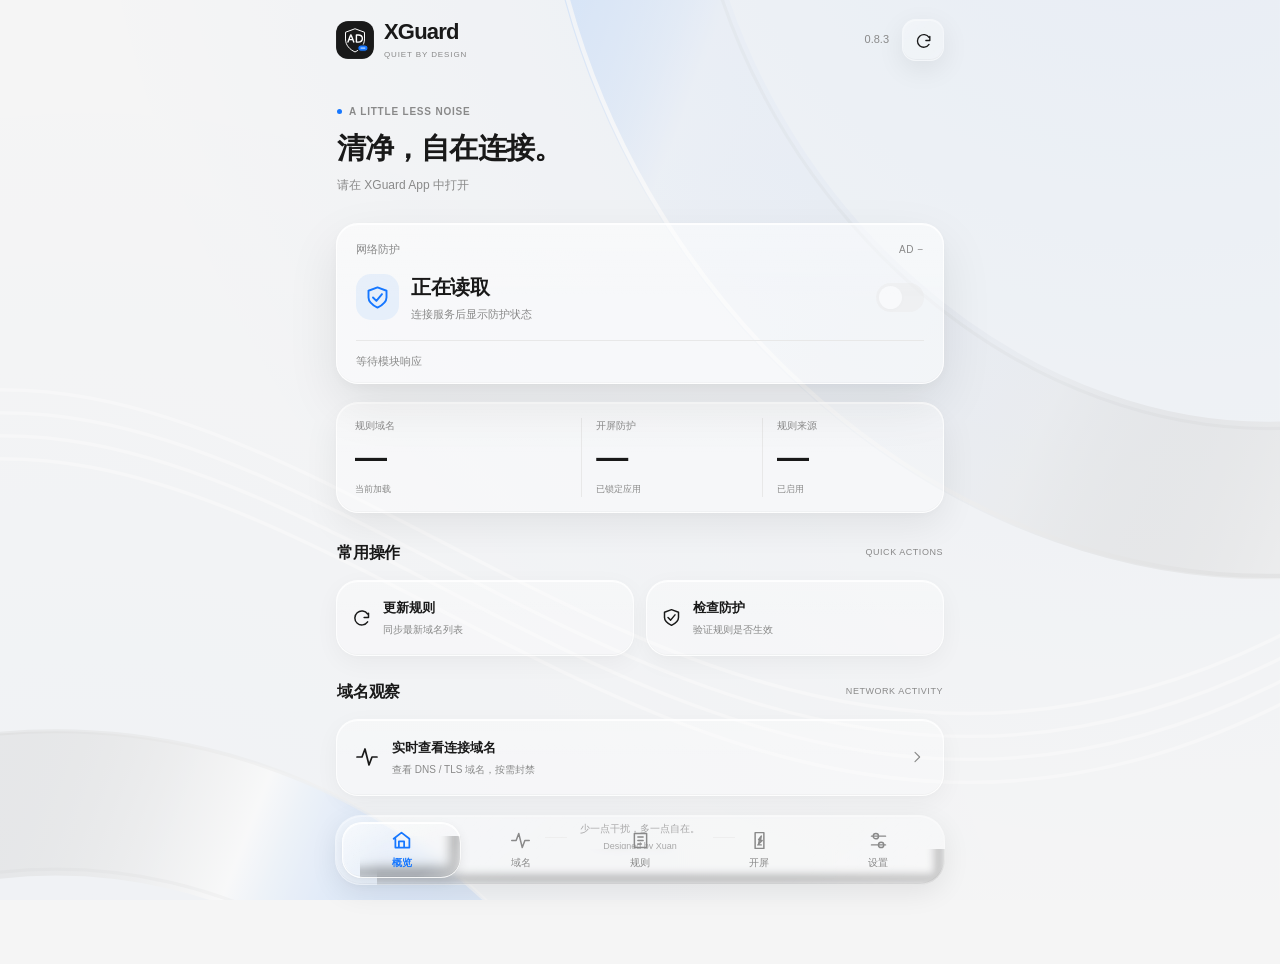
==== no-root/app/assets/index.html @ 73b6c7a0 "Publish XGuard v0.8.3 module and no-root sources with attribution" ====
<!doctype html><html lang="zh-CN"><head>
<meta charset="utf-8"><meta name="viewport" content="width=device-width,initial-scale=1,viewport-fit=cover"><meta name="color-scheme" content="light dark">
<meta http-equiv="Content-Security-Policy" content="default-src 'self'; img-src 'self' data:; script-src 'self'; style-src 'self'; connect-src 'none'; object-src 'none'; base-uri 'none'">
<title>XGuard</title><link rel="icon" href="logo.svg"><link rel="stylesheet" href="theme.css"><link rel="stylesheet" href="style.css"><script src="glass.js" defer></script><script src="app.js" defer></script></head><body>
<svg width="0" height="0" class="sprites" aria-hidden="true"><defs>
<symbol id="i-home" viewBox="0 0 24 24"><path d="m3 10 9-7 9 7v10H5V10m4 10v-7h6v7"/></symbol>
<symbol id="i-activity" viewBox="0 0 24 24"><path d="M2 12h5l3-8 4 16 3-8h5"/></symbol>
<symbol id="i-rules" viewBox="0 0 24 24"><path d="M5 4h14v16H5zM9 8h6m-6 4h6m-6 4h4"/></symbol>
<symbol id="i-splash" viewBox="0 0 24 24"><path d="M7 3h10v18H7zM10 17h4m-3-6 3-4-1 5h2l-4 4 1-5z"/></symbol>
<symbol id="i-settings" viewBox="0 0 24 24"><path d="M4 7h16M4 17h16"/><circle cx="9" cy="7" r="3"/><circle cx="15" cy="17" r="3"/></symbol>
<symbol id="i-refresh" viewBox="0 0 24 24"><path d="M20 7v5h-5m4-4a8 8 0 1 0 0 9"/></symbol>
<symbol id="i-arrow" viewBox="0 0 24 24"><path d="m9 5 7 7-7 7"/></symbol>
<symbol id="i-shield" viewBox="0 0 24 24"><path d="m12 3 8 3v6c0 4-4 7-8 9-4-2-8-5-8-9V6zM8 12l3 3 5-6"/></symbol>
</defs></svg>
<div class="app-shell"><header class="brand"><img src="logo.svg" alt="" width="38" height="38"><div class="brand-wordmark"><span class="brand-name">XGuard</span><small>QUIET BY DESIGN</small></div><span id="header-version" class="version-tag">0.8.3</span><button id="refresh" class="icon-button glass" aria-label="刷新状态"><svg><use href="#i-refresh"/></svg></button></header><main>
<section id="home" class="page">
<div class="page-heading"><p class="eyebrow"><span class="eyebrow-dot"></span> A LITTLE LESS NOISE</p><h1>清净，自在连接。</h1><p id="connection" class="muted" role="status">正在连接模块…</p></div>
<article class="protection-card"><div class="protection-kicker"><span>网络防护</span><span class="protection-badge">AD −</span></div><div class="protection-top"><span class="shield-icon"><svg><use href="#i-shield"/></svg></span><div class="protection-copy"><h2 id="protection-title">正在读取</h2><p id="mode">连接服务后显示防护状态</p></div><button id="toggle" class="switch" role="switch" aria-checked="false" aria-label="XGuard 防护开关" disabled></button></div><p id="summary" class="protection-summary">等待模块响应</p></article>
<p id="warning" class="notice" hidden></p>
<div class="metrics"><article><span>规则域名</span><strong id="rule-count">—</strong><small>当前加载</small></article><article><span>开屏防护</span><strong id="locked-count">—</strong><small>已锁定应用</small></article><article><span>规则来源</span><strong id="source-count">—</strong><small>已启用</small></article></div>
<div class="section-heading"><h2>常用操作</h2><span class="subtle">QUICK ACTIONS</span></div><div class="quick-actions"><button id="update"><svg><use href="#i-refresh"/></svg><span>更新规则<small>同步最新域名列表</small></span><svg class="chevron"><use href="#i-arrow"/></svg></button><button id="test"><svg><use href="#i-shield"/></svg><span>检查防护<small>验证规则是否生效</small></span><svg class="chevron"><use href="#i-arrow"/></svg></button></div>
<p id="update-info" class="muted micro"></p>
<div class="section-heading"><h2>域名观察</h2><span class="subtle">NETWORK ACTIVITY</span></div><button id="activity-open" class="activity-entry"><svg><use href="#i-activity"/></svg><span><b>实时查看连接域名</b><small id="home-monitor-status">查看 DNS / TLS 域名，按需封禁</small></span><svg class="chevron"><use href="#i-arrow"/></svg></button>
<div class="home-note"><span class="quiet-line"></span><p>少一点干扰，多一点自在。<small>Designed by Xuan</small></p><span class="quiet-line"></span></div></section>
<section id="activity" class="page" hidden>
<div class="page-heading"><p class="eyebrow">NETWORK ACTIVITY</p><h1>实时域名</h1><p class="muted">看清连接，让每一次放行都有依据。</p></div>
<article class="monitor-card"><div><span id="monitor-dot" class="status-dot"></span><b id="monitor-state">正在读取采集状态</b><small id="activity-updated">—</small></div><button id="monitor-toggle" class="secondary">暂停采集</button></article><p id="monitor-detail" class="muted micro" role="status">采集明文 DNS 查询中的域名。</p>
<div class="activity-toolbar"><input id="activity-search" type="search" placeholder="搜索连接域名" aria-label="搜索连接域名" autocomplete="off"><button id="activity-refresh" class="icon-button glass" aria-label="刷新域名"><svg><use href="#i-refresh"/></svg></button></div>
<div class="activity-tabs" role="tablist" aria-label="域名筛选"><button data-filter="all" aria-selected="true">全部 <span id="activity-total">0</span></button><button data-filter="dns" aria-selected="false">DNS</button><button data-filter="tls" aria-selected="false">TLS</button><button data-filter="blocked" aria-selected="false">规则命中</button><button id="activity-clear" class="text-button">清空</button></div><div id="activity-list" class="activity-feed" aria-live="polite"></div>
<p class="muted micro coverage-note">仅显示实际观察到的明文 DNS 查询。加密 DNS、ECH、QUIC、IPv6 DNS 和缓存命中可能没有域名。</p>
<details class="editor-details" open><summary>手动查询与域名规则</summary><div class="domain-console"><label for="domain">输入域名</label><input id="domain" placeholder="ads.example.com" autocomplete="off" autocapitalize="off" spellcheck="false"><div class="actions"><button id="query-domain">查询</button><button id="allow-domain">放行</button><button id="block-domain" class="primary">封禁</button></div><p id="domain-result" class="muted micro" role="status"></p></div><div id="domains" class="list"></div></details></section>
<section id="sources" class="page" hidden><div class="page-heading"><p class="eyebrow">RULES</p><h1>规则，按需选择。</h1><p class="muted">内置基线离线可用，切换来源即可重建规则。</p></div>
<div class="section-heading"><h2>订阅来源</h2><button id="reset-sources" class="text-button">恢复默认</button></div><div id="source-list" class="card list"></div>
<h2>自动更新</h2><article class="card"><label for="interval">更新间隔</label><select id="interval"><option value="0">仅手动</option><option value="6">每 6 小时</option><option value="12">每 12 小时</option><option value="24">每 24 小时</option><option value="48">每 48 小时</option><option value="168">每周</option></select><p id="auto-info" class="muted micro"></p></article>
<h2>自定义来源</h2><article class="card"><label for="source-url">hosts / 域名列表地址</label><input id="source-url" type="url" placeholder="https://example.com/hosts" autocapitalize="off" spellcheck="false"><button id="add-source" class="primary full">添加来源</button></article><div id="custom-sources" class="card list"></div></section>
<section id="splash" class="page" hidden><div class="page-heading"><p class="eyebrow">SPLASH CONTROL</p><h1>打开应用，少一点等待。</h1><p class="muted">管理开屏广告缓存，异常时可单独解锁。</p></div><input id="filter-apps" placeholder="搜索应用包名" aria-label="筛选开屏应用"><div id="splash-hits" class="card list"></div>
<details class="editor-details"><summary>自定义开屏规则</summary><div class="card"><label for="package">应用包名</label><input id="package" placeholder="com.example.app" autocapitalize="off" spellcheck="false"><label for="rule-path">缓存相对路径</label><input id="rule-path" placeholder="files/splash 或 @sdcard:files/ad" autocapitalize="off" spellcheck="false"><button id="add-rule" class="primary full">添加并锁定</button></div><div id="user-rules" class="list"></div></details>
<h2>发现缓存</h2><article class="card"><p class="muted micro">扫描只列出候选目录，加入规则后才会锁定。可填包名缩小范围。</p><button id="discover" class="full">扫描候选</button><div id="candidates" class="list"></div></article></section>
<section id="settings" class="page" hidden><div class="page-heading"><p class="eyebrow">SETTINGS</p><h1>保持简单。</h1><p class="muted">调整防护，查看运行状态。</p></div>
<article class="card list"><label class="row" for="mount-mode"><span><b>挂载方式</b><small>推荐自动选择</small></span><select id="mount-mode"><option value="auto">自动</option><option value="bind">Bind</option><option value="overlay">Overlay</option><option value="zn">ZN</option><option value="hfr">HFR</option></select></label><label class="row" for="guard"><span><b>HTTPDNS IP 拦截</b><small>默认关闭，开启可能影响登录与支付</small></span><input id="guard" type="checkbox" role="switch"></label><label class="row" for="proxy-yield"><span><b>代理接管 hosts</b><small>检测到代理服务时，由代理负责域名防护</small></span><input id="proxy-yield" type="checkbox" role="switch"></label><label class="row" for="hide"><span><b>适配模块卸载列表</b><small>对已设置卸载模块的应用隐藏规则</small></span><input id="hide" type="checkbox" role="switch"></label><label class="row" for="max-rules"><span><b>规则上限</b><small>10,000 至 1,000,000</small></span><input id="max-rules" type="number" min="10000" max="1000000" step="10000"></label><div class="card-bottom"><button id="save-max" class="secondary">保存规则上限</button></div></article>
<h2>诊断与恢复</h2><article class="card"><p id="runtime" class="muted micro"></p><div class="actions"><button id="logs">查看日志</button><button id="safe-mode">安全模式</button></div><p class="muted micro">安全模式切换后重启生效。</p></article><pre id="log-output" hidden></pre>
<article class="about"><img src="logo.svg" width="56" height="56" alt="XGuard 去广告标志"><h2>XGuard <span id="version">0.8.3</span></h2><p>作者 Xuan</p><small>基于惜故里丶的原始作品二次创作<br>保留原作者署名与开源许可</small><details class="credits"><summary>开源致谢</summary><p>玻璃折射与高光算法改编自 <b>PrismalAGSL</b><br>© 2026 Saurav Sajeev · MIT License</p><button id="show-license" class="text-button">查看完整许可</button></details></article></section>
</main><nav class="bottom-nav" aria-label="主导航"><span class="nav-surface glass" aria-hidden="true"></span><span class="nav-lens glass" aria-hidden="true"></span><button data-tab="home" aria-selected="true"><svg><use href="#i-home"/></svg><span>概览</span></button><button data-tab="activity" aria-selected="false"><svg><use href="#i-activity"/></svg><span>域名</span></button><button data-tab="sources" aria-selected="false"><svg><use href="#i-rules"/></svg><span>规则</span></button><button data-tab="splash" aria-selected="false"><svg><use href="#i-splash"/></svg><span>开屏</span></button><button data-tab="settings" aria-selected="false"><svg><use href="#i-settings"/></svg><span>设置</span></button></nav></div>
<div id="toast" role="status" hidden></div><dialog id="confirm-dialog" class="glass"><h2 id="confirm-title"></h2><p id="confirm-message"></p><div class="actions"><button id="confirm-no">取消</button><button id="confirm-yes" class="primary">确定</button></div></dialog><dialog id="license-dialog" class="glass"><h2>PrismalAGSL · MIT License</h2><pre>MIT License

Copyright (c) 2026 Saurav Sajeev

Permission is hereby granted, free of charge, to any person obtaining a copy
of this software and associated documentation files (the &quot;Software&quot;), to deal
in the Software without restriction, including without limitation the rights
to use, copy, modify, merge, publish, distribute, sublicense, and/or sell
copies of the Software, and to permit persons to whom the Software is
furnished to do so, subject to the following conditions:

The above copyright notice and this permission notice shall be included in all
copies or substantial portions of the Software.

THE SOFTWARE IS PROVIDED &quot;AS IS&quot;, WITHOUT WARRANTY OF ANY KIND, EXPRESS OR
IMPLIED, INCLUDING BUT NOT LIMITED TO THE WARRANTIES OF MERCHANTABILITY,
FITNESS FOR A PARTICULAR PURPOSE AND NONINFRINGEMENT. IN NO EVENT SHALL THE
AUTHORS OR COPYRIGHT HOLDERS BE LIABLE FOR ANY CLAIM, DAMAGES OR OTHER
LIABILITY, WHETHER IN AN ACTION OF CONTRACT, TORT OR OTHERWISE, ARISING FROM,
OUT OF OR IN CONNECTION WITH THE SOFTWARE OR THE USE OR OTHER DEALINGS IN THE
SOFTWARE.
</pre><form method="dialog"><button class="primary full">关闭</button></form></dialog><dialog id="root-dialog" class="glass" aria-labelledby="root-title"><div class="root-mark"><svg><use href="#i-shield"/></svg></div><h2 id="root-title">开启本地 VPN 防护</h2><p>无需 Root，XGuard 通过 Android 本地 VPN 只拦截广告域名，不读取或转发其他网络内容。</p><p>点击下方按钮后，请在系统授权窗口中选择「允许」。锁屏后由前台服务继续运行。</p><p id="root-status" class="root-status micro" role="status"></p><div class="actions"><button id="root-later">稍后</button><button id="root-authorize" class="primary">授权并连接</button></div></dialog>
<dialog id="check-dialog" class="glass" aria-labelledby="check-title"><div class="dialog-heading"><h2 id="check-title">防护检查</h2><form method="dialog"><button class="icon-button" aria-label="关闭检查结果">×</button></form></div><p id="check-state" role="status">正在检查防护…</p><details id="check-details"><summary>查看详细诊断</summary><pre id="test-result" hidden></pre></details><form method="dialog"><button class="primary full">完成</button></form></dialog></body></html>
---- no-root/app/assets/theme.css ----
/* XGuard theme tokens. All interface colors are defined only in this file. */
:root {
  color-scheme: light dark;
  --primary: #1677FF;
  --background: #F5F5F5;
  --ambient-background: url("background-light.svg");
  --ambient-opacity: .52;
  --surface: #FFFFFF;
  --on-surface: #191919;
  --secondary-text: #898989;
  --divider: #E8E8E8;
  --white: #FFFFFF;
  --black: #000000;
  --primary-rgb: 22,119,255;
  --surface-rgb: 255,255,255;
  --on-surface-rgb: 25,25,25;
  --glass-tint: rgba(255,255,255,.26);
  --dialog-tint: rgba(255,255,255,.42);
  --glass-rim: rgba(255,255,255,.28);
  --glass-highlight: rgba(255,255,255,.34);
  --glass-inset: rgba(0,0,0,.035);
  --glass-shadow: 0 8px 28px rgba(0,0,0,.075);
  --shadow: 0 10px 30px rgba(0,0,0,.055), 0 2px 8px rgba(0,0,0,.02);
  --scrim: rgba(0,0,0,.28);
  --glass-blur: 6px;
  --nav-lens-tint: rgba(255,255,255,.16);
  --nav-lens-sheen: rgba(255,255,255,.22);
  --nav-lens-rim: rgba(255,255,255,.85);
  --nav-lens-highlight: rgba(255,255,255,.90);
  --nav-lens-shadow: 0 4px 12px rgba(0,0,0,.07), 0 1px 3px rgba(0,0,0,.025);
  --nav-lens-blur: 7px;
  --card-tint: rgba(255,255,255,.34);
  --card-blur: 4px;
  --card-rim: rgba(255,255,255,.78);
  --card-highlight: rgba(255,255,255,.82);
  --card-sheen: rgba(255,255,255,.07);
  --card-foot: rgba(0,0,0,.025);
  --card-primary-tint: rgba(255,255,255,.46);
  --card-primary-sheen: rgba(255,255,255,.12);
  --card-primary-shadow: 0 20px 52px rgba(0,0,0,.085), 0 4px 14px rgba(0,0,0,.035);
  --card-primary-blur: 5px;
  --card-stats-tint: rgba(255,255,255,.38);
  --card-stats-shadow: 0 13px 36px rgba(0,0,0,.065), 0 3px 10px rgba(0,0,0,.025);
  --card-action-tint: rgba(255,255,255,.30);
  --card-action-shadow: 0 7px 24px rgba(0,0,0,.045), 0 2px 7px rgba(0,0,0,.018);
  --card-action-blur: 3px;
  --radius-card: 22px;
  --radius-control: 14px;
  --motion-spring: cubic-bezier(.2,1.22,.35,1);
  --motion-page: cubic-bezier(.2,.8,.2,1);
}
@media (prefers-color-scheme: dark) {
  :root {
    --background: #000000;
    --ambient-background: url("background-dark.svg");
    --ambient-opacity: .48;
    --surface: #1C1C1E;
    --on-surface: #FFFFFF;
    --secondary-text: #898989;
    --divider: #38383A;
    --surface-rgb: 28,28,30;
    --on-surface-rgb: 255,255,255;
    --glass-tint: rgba(28,28,30,.26);
    --dialog-tint: rgba(28,28,30,.48);
    --nav-lens-tint: rgba(28,28,30,.20);
    --nav-lens-sheen: rgba(22,119,255,.07);
    --nav-lens-rim: rgba(255,255,255,.13);
    --nav-lens-highlight: rgba(255,255,255,.19);
    --nav-lens-shadow: 0 4px 12px rgba(0,0,0,.24), 0 1px 3px rgba(0,0,0,.12);
    --card-tint: rgba(28,28,30,.42);
    --card-rim: rgba(255,255,255,.085);
    --card-highlight: rgba(255,255,255,.13);
    --card-sheen: rgba(255,255,255,.018);
    --card-foot: rgba(0,0,0,.16);
    --card-primary-tint: rgba(28,28,30,.56);
    --card-primary-sheen: rgba(255,255,255,.028);
    --card-primary-shadow: 0 20px 52px rgba(0,0,0,.44), 0 4px 14px rgba(0,0,0,.22);
    --card-stats-tint: rgba(28,28,30,.48);
    --card-stats-shadow: 0 13px 36px rgba(0,0,0,.34), 0 3px 10px rgba(0,0,0,.18);
    --card-action-tint: rgba(28,28,30,.36);
    --card-action-shadow: 0 7px 24px rgba(0,0,0,.26), 0 2px 7px rgba(0,0,0,.14);
    --glass-rim: rgba(255,255,255,.10);
    --glass-highlight: rgba(255,255,255,.13);
    --glass-inset: rgba(0,0,0,.10);
    --glass-shadow: 0 8px 28px rgba(0,0,0,.22);
    --shadow: 0 10px 30px rgba(0,0,0,.30), 0 2px 8px rgba(0,0,0,.16);
    --scrim: rgba(0,0,0,.48);
  }
}
---- no-root/app/assets/style.css ----
*{box-sizing:border-box}body{margin:0;background:var(--background);color:var(--on-surface);font:14px/1.55 -apple-system,BlinkMacSystemFont,"Segoe UI","Microsoft YaHei",sans-serif;-webkit-tap-highlight-color:transparent}.app-shell{max-width:680px;min-height:100dvh;margin:auto}.sprites{position:absolute;width:0;height:0;overflow:hidden}svg{width:22px;height:22px;fill:none;stroke:currentColor;stroke-width:1.7;stroke-linecap:round;stroke-linejoin:round;flex-shrink:0}.brand{height:calc(80px + env(safe-area-inset-top));padding:env(safe-area-inset-top) 24px 0;display:flex;align-items:center;gap:10px}.brand img{border-radius:12px}.brand-wordmark{display:flex;flex-direction:column}.brand-name{font-size:22px;font-weight:720;letter-spacing:-.8px;line-height:1.2}.brand-wordmark small{font-size:8px;letter-spacing:.11em;margin-top:3px}.version-tag{margin-left:auto;font-size:11px;color:var(--secondary-text);font-variant-numeric:tabular-nums}.brand .icon-button{margin-left:3px}main{padding:0 24px calc(110px + env(safe-area-inset-bottom))}.page-heading{padding:13px 1px 22px}.eyebrow{display:flex;align-items:center;gap:7px;margin:0 0 10px;color:var(--secondary-text);font-size:10px;font-weight:600;letter-spacing:.08em}.eyebrow-dot{width:5px;height:5px;background:var(--primary);border-radius:50%}h1{font-size:29px;line-height:1.3;letter-spacing:-.9px;margin:0;font-weight:700}.page-heading>p:last-child{margin:9px 0 0;font-size:12px}h2{margin:24px 0 12px;font-size:16px;font-weight:650;letter-spacing:-.2px}p{overflow-wrap:anywhere}.muted,small{color:var(--secondary-text)}.micro{font-size:11px;line-height:1.8}.subtle{font-size:9px;letter-spacing:.06em;color:var(--secondary-text)}.section-heading{display:flex;align-items:center;justify-content:space-between;gap:10px;margin:22px 1px 11px}.section-heading h2{margin:0}.page{animation:page-in .17s var(--motion-page) both}@keyframes page-in{from{opacity:.35;transform:translateY(5px)}to{opacity:1;transform:translateY(0)}}
button,input,select{font:inherit}button{min-height:44px;border:1px solid var(--divider);border-radius:var(--radius-control);padding:10px 15px;background:var(--surface);color:var(--on-surface);font-size:12px;font-weight:600;cursor:pointer;touch-action:manipulation;transition:transform .2s var(--motion-spring),background .15s,opacity .15s}button:hover{background:rgba(var(--on-surface-rgb),.035)}button:active{transform:scale(.96)}button:disabled{opacity:.4;cursor:wait}.primary{color:var(--white);background:var(--primary);border-color:transparent}.primary:hover{background:var(--primary);opacity:.88}.secondary{background:var(--background);border-color:transparent;padding:8px 13px}.text-button{border:0;background:transparent;padding:6px;color:var(--primary);min-height:40px}.icon-button{display:inline-flex;align-items:center;justify-content:center;width:42px;height:42px;min-height:42px;padding:0;border-radius:14px;border-color:transparent}.icon-button svg{width:19px;height:19px}.glass{background:var(--glass-tint);border:1px solid var(--glass-rim);box-shadow:var(--glass-shadow),inset 0 1px 0 var(--glass-highlight),inset 0 -1px 0 var(--glass-inset);-webkit-backdrop-filter:blur(var(--glass-blur)) saturate(1.03);backdrop-filter:blur(var(--glass-blur)) saturate(1.03)}.glass:after{content:"";position:absolute;inset:0;border-radius:inherit;pointer-events:none;box-shadow:inset 1px 0 0 var(--glass-rim);background:linear-gradient(140deg,var(--glass-highlight),transparent 38%,transparent 75%,var(--glass-rim));opacity:.35}.glass.icon-button{position:relative}.protection-card,.metrics,.card,.quick-actions button,.activity-entry,.monitor-card,.activity-feed,.editor-details{border:0;background:var(--surface);border-radius:var(--radius-card);box-shadow:var(--shadow)}.protection-card{padding:17px 19px 0;overflow:hidden}.protection-kicker{display:flex;align-items:center;justify-content:space-between;margin-bottom:14px;color:var(--secondary-text);font-size:11px}.protection-badge{font-size:10px;letter-spacing:.06em;color:var(--secondary-text)}.protection-top{display:flex;align-items:center;gap:12px}.shield-icon{display:flex;width:43px;height:46px;align-items:center;justify-content:center;border-radius:15px;background:rgba(var(--primary-rgb),.075);color:var(--primary)}.shield-icon svg{width:27px;height:27px}.protection-copy{flex:1;min-width:0}.protection-copy h2{font-size:20px;letter-spacing:-.5px;margin:0}.protection-copy p{margin:3px 0 0;color:var(--secondary-text);font-size:11px}.protection-summary{margin:17px 0 0;padding:12px 0 13px;border-top:1px solid var(--divider);font-size:11px;color:var(--secondary-text)}.switch{position:relative;width:48px;min-width:48px;height:29px;min-height:29px;border-radius:99px;padding:0;border:0;background:var(--divider)}.switch:after{content:"";position:absolute;left:3px;top:3px;width:23px;height:23px;background:var(--white);border-radius:50%;box-shadow:0 1px 3px var(--glass-inset);transition:transform .3s var(--motion-spring)}.switch[aria-checked=true]{background:var(--primary)}.switch[aria-checked=true]:after{transform:translateX(19px)}.metrics{display:grid;grid-template-columns:1.35fr 1fr 1fr;margin:12px 0 0;padding:15px 0}.metrics article{min-width:0;padding:0 14px;border-left:1px solid var(--divider)}.metrics article:first-child{padding-left:18px;border:0}.metrics span,.metrics small{display:block;font-size:10px;color:var(--secondary-text)}.metrics strong{display:block;font-size:27px;line-height:1.55;letter-spacing:-1px;font-weight:650;font-variant-numeric:tabular-nums}.metrics small{font-size:9px}.quick-actions{display:grid;grid-template-columns:1fr 1fr;gap:12px}.quick-actions button{display:flex;align-items:center;gap:11px;width:100%;text-align:left;padding:16px 14px;min-height:76px}.quick-actions button>svg:first-child{width:21px;height:21px}.quick-actions span{flex:1;font-size:13px}.quick-actions small{display:block;font-size:10px;font-weight:400;margin-top:3px}.quick-actions .chevron{display:none}.chevron{width:16px;height:16px;color:var(--secondary-text)}.activity-entry{display:flex;align-items:center;gap:13px;width:100%;padding:18px;text-align:left}.activity-entry>svg:first-child{width:24px;height:24px}.activity-entry>span{flex:1;min-width:0}.activity-entry b{font-size:13px}.activity-entry small{display:block;font-size:10px;font-weight:400;margin-top:4px}.home-note{display:flex;gap:13px;justify-content:center;align-items:center;margin:25px 0 0;color:var(--secondary-text)}.home-note p{margin:0;font-size:10px;text-align:center}.home-note small{display:block;font-size:9px;margin-top:3px}.quiet-line{width:22px;height:1px;background:var(--divider)}#update-info{margin:10px 2px -4px;font-size:10px}
.card{padding:17px;margin-top:12px}.list{padding:0;overflow:hidden}.row{display:flex;align-items:center;gap:12px;padding:17px 16px;border-bottom:1px solid var(--divider);min-width:0;margin:0}.row:last-child{border-bottom:0}.row>span,.row>div{flex:1;min-width:0}.row b{display:block;overflow-wrap:anywhere;font-size:13px;font-weight:600;color:var(--on-surface)}.row small{display:block;font-size:11px;overflow-wrap:anywhere;margin-top:3px}.row button{flex:none;font-size:11px;min-height:40px;padding:7px 11px}.row select{max-width:100px}.row input[type=number]{max-width:112px}.card-bottom{padding:12px 16px;text-align:right}input:not([type=checkbox]),select{width:100%;max-width:100%;min-width:0;min-height:46px;padding:11px 13px;border:1px solid var(--divider);border-radius:var(--radius-control);background:var(--background);color:var(--on-surface);outline:none;font-size:13px}input::placeholder{color:var(--secondary-text);opacity:1}input[type=checkbox]{appearance:none;-webkit-appearance:none;position:relative;width:44px;height:27px;margin:0;border-radius:99px;background:var(--divider);border:0;flex-shrink:0;cursor:pointer;transition:background .2s}input[type=checkbox]:after{content:"";position:absolute;left:3px;top:3px;width:21px;height:21px;background:var(--white);border-radius:50%;box-shadow:0 1px 2px var(--glass-inset);transition:transform .3s var(--motion-spring)}input[type=checkbox]:checked{background:var(--primary)}input[type=checkbox]:checked:after{transform:translateX(17px)}input:not([type=checkbox]):focus,select:focus{border-color:var(--primary);box-shadow:0 0 0 3px rgba(var(--primary-rgb),.08)}label{display:block;font-size:12px;color:var(--secondary-text);margin-bottom:7px}input+label{margin-top:14px}.actions{display:flex;gap:9px;margin-top:14px}.actions button{flex:1;min-width:0}.full{width:100%;margin-top:12px}.monitor-card{display:flex;align-items:center;gap:10px;padding:17px}.monitor-card>div{flex:1;min-width:0;display:flex;align-items:center;gap:8px;flex-wrap:wrap}.monitor-card b{font-size:12px}.monitor-card small{display:block;flex-basis:100%;font-size:10px;padding-left:14px}.monitor-card button{min-height:40px;font-size:11px}.status-dot{width:6px;height:6px;border-radius:50%;background:var(--secondary-text);flex-shrink:0}.status-dot.active{background:var(--primary);box-shadow:0 0 0 3px rgba(var(--primary-rgb),.08)}#monitor-detail{min-height:20px;margin-left:3px}.activity-toolbar{display:flex;align-items:center;gap:9px;margin-top:17px}.activity-toolbar input{background:var(--surface);border-color:transparent;padding-left:16px}.activity-tabs{display:flex;align-items:center;gap:16px;margin:7px 1px 11px}.activity-tabs>button{min-height:44px;padding:6px 0;border:0;border-radius:0;background:transparent;color:var(--secondary-text);font-size:11px;white-space:nowrap}.activity-tabs>button[aria-selected=true]{color:var(--primary);box-shadow:inset 0 -2px 0 var(--primary)}.activity-tabs>button:last-child{margin-left:auto}.activity-tabs span{font-size:10px;color:var(--secondary-text)}.activity-feed{min-height:145px;overflow:hidden}.activity-row{padding:16px 14px;border-bottom:1px solid var(--divider);display:flex;align-items:center;gap:10px}.activity-row:last-child{border-bottom:0}.domain-copy{flex:1;min-width:0}.activity-row strong{display:block;font-size:12px;font-weight:600;overflow-wrap:anywhere}.activity-row small{display:flex;gap:6px;flex-wrap:wrap;margin-top:6px;font-size:9px}.protocol-tag{font-size:8px;padding:1px 5px;border:1px solid var(--divider);border-radius:5px;color:var(--secondary-text);font-weight:600}.hit-tag{color:var(--primary)}.domain-actions{display:flex;gap:6px;flex-shrink:0}.domain-actions button{padding:6px 9px;min-height:40px;font-size:11px;border-radius:12px;background:transparent}.domain-actions .block-action{color:var(--primary);border-color:transparent;background:rgba(var(--primary-rgb),.07)}.empty{text-align:center;color:var(--secondary-text);padding:35px 18px;font-size:13px}.empty small{display:block;margin-top:8px;font-size:11px}.coverage-note{padding:5px 3px;font-size:10px}.editor-details{margin-top:20px;padding:0 16px}.editor-details>summary{padding:17px 0}summary{padding:15px 0;font-weight:600;font-size:13px;cursor:pointer}.domain-console{padding:2px 0 12px}.editor-details .card{margin-bottom:16px;background:transparent;box-shadow:none}.notice{padding:12px 14px;border:1px solid var(--divider);background:var(--surface);border-radius:14px;font-size:12px;color:var(--on-surface)}pre{max-height:340px;overflow:auto;white-space:pre-wrap;overflow-wrap:anywhere;border:1px solid var(--divider);border-radius:16px;padding:14px;background:var(--background);color:var(--on-surface);font:11px/1.8 ui-monospace,monospace}.about{margin:30px 0 10px;padding-top:25px;text-align:center}.about img{border-radius:16px}.about h2{margin:11px 0 0;font-size:21px;letter-spacing:-.6px}.about h2 span{font-size:11px;color:var(--secondary-text);letter-spacing:0;font-weight:500}.about p{font-size:13px;margin:7px 0}.about small{font-size:11px;line-height:1.8}.credits{margin:15px 0;color:var(--secondary-text)}.credits summary{font-size:11px;padding:6px}.credits p,.credits a{font-size:11px;color:var(--secondary-text)}
.bottom-nav{--tab-index:0;position:fixed;z-index:4;bottom:calc(15px + env(safe-area-inset-bottom));left:50%;transform:translateX(-50%);display:flex;width:calc(100% - 32px);max-width:610px;min-height:70px;border-radius:26px;padding:7px;isolation:isolate}.bottom-nav button{position:relative;z-index:2;display:flex;flex:1;flex-direction:column;align-items:center;justify-content:center;gap:4px;border:0;border-radius:20px;padding:7px 0;color:var(--secondary-text);min-height:54px;background:transparent;box-shadow:none}.bottom-nav svg{width:21px;height:21px}.bottom-nav button span{font-size:10px;font-weight:500}.bottom-nav button[aria-selected=true]{color:var(--primary)}.bottom-nav button[aria-selected=true] svg{stroke-width:2}.bottom-nav button[aria-selected=true] span{font-weight:650}/* Sibling surfaces let the moving lens filter real content without a parent backdrop root. */
.nav-surface{position:absolute;inset:0;z-index:0;pointer-events:none;border-radius:inherit}
.nav-lens{
  --glass-tint:var(--nav-lens-tint);--glass-blur:var(--nav-lens-blur);
  --glass-rim:var(--nav-lens-rim);--glass-highlight:var(--nav-lens-highlight);
  --glass-shadow:var(--nav-lens-shadow);
  position:absolute;z-index:1;pointer-events:none;top:7px;bottom:7px;left:7px;
  width:calc((100% - 14px)/5);border-radius:20px;
  background:linear-gradient(160deg,var(--nav-lens-sheen),transparent 55%),var(--nav-lens-tint);
  transform:translateX(calc(var(--tab-index)*100%));transition:transform .28s var(--motion-spring);
}#toast{position:fixed;z-index:10;bottom:calc(102px + env(safe-area-inset-bottom));left:50%;transform:translateX(-50%);max-width:90%;width:max-content;padding:12px 18px;border-radius:16px;background:var(--on-surface);color:var(--surface);font-size:12px;box-shadow:var(--glass-shadow)}dialog{position:fixed;width:calc(100% - 40px);max-width:380px;border-radius:24px;padding:24px;color:var(--on-surface);background:var(--surface);border:0;max-height:85dvh;overflow:auto}dialog.glass{background:var(--dialog-tint)}dialog h2{margin:0;font-size:20px;letter-spacing:-.4px}dialog p{font-size:13px;line-height:1.8;color:var(--secondary-text)}dialog::backdrop{background:var(--scrim);-webkit-backdrop-filter:blur(2px);backdrop-filter:blur(2px)}.root-mark{width:50px;height:50px;display:flex;align-items:center;justify-content:center;border-radius:17px;color:var(--primary);background:rgba(var(--primary-rgb),.08);margin-bottom:16px}.root-mark svg{width:29px;height:29px}.root-status{min-height:20px}#license-dialog pre{max-height:55dvh;text-align:left;font-size:11px}button:focus-visible,input[type=checkbox]:focus-visible,summary:focus-visible,a:focus-visible{outline:2px solid var(--primary);outline-offset:3px}.app-shell[aria-busy=true] main{cursor:progress}.app-shell[aria-busy=true] main button{pointer-events:none;opacity:.45}.app-shell[aria-busy=true] #refresh svg{animation:working .8s linear infinite}@keyframes working{to{transform:rotate(360deg)}}[hidden]{display:none!important}html[data-glass-renderer=solid] .glass{background:var(--surface);-webkit-backdrop-filter:none!important;backdrop-filter:none!important;border-color:var(--divider)}@media(min-width:721px){main{padding-left:36px;padding-right:36px}.brand{padding-left:36px;padding-right:36px}.page-heading{padding-top:24px}.metrics strong{font-size:32px}}@media(max-width:360px){main{padding-left:18px;padding-right:18px}.brand{padding-left:18px;padding-right:18px;gap:8px}h1{font-size:26px}.metrics strong{font-size:24px}.metrics article{padding-left:12px;padding-right:12px}.activity-tabs{gap:12px}.activity-tabs>button{font-size:10px}.quick-actions{gap:10px}.quick-actions button{padding:14px 11px;gap:8px}.quick-actions span{font-size:12px}.quick-actions small{font-size:9px}.domain-actions button{padding:6px 7px;font-size:10px}.activity-row{gap:7px;padding-left:11px;padding-right:11px}.activity-row strong{font-size:11px}.protection-copy h2{font-size:18px}.protection-card{padding-left:16px;padding-right:16px}.subtle{font-size:8px}.row{gap:9px}.row b{font-size:12px}.row small{font-size:10px}}@media(prefers-reduced-motion:reduce){*,*:before,*:after{transition:none!important;animation:none!important}button:active{transform:none}}@media(prefers-reduced-transparency:reduce){.glass,dialog.glass{background:var(--surface);-webkit-backdrop-filter:none!important;backdrop-filter:none!important;border-color:var(--divider)}}
.dialog-heading{display:flex;align-items:center;justify-content:space-between;gap:12px}.dialog-heading form{margin:0}.dialog-heading .icon-button{font-size:24px;font-weight:400;color:var(--secondary-text);background:transparent}.root-status{color:var(--primary)}#check-state{color:var(--on-surface)}#check-details{border-top:1px solid var(--divider);margin-top:15px}#check-dialog pre{max-height:36dvh}dialog{animation:page-in .18s var(--motion-page)}
.app-shell{position:relative;z-index:1}
body:before{
  content:"";position:fixed;inset:0;z-index:0;pointer-events:none;
  background-image:var(--ambient-background);background-position:center;
  background-size:cover;background-repeat:no-repeat;opacity:var(--ambient-opacity);
}

/* A quiet backdrop, then three surface elevations. Text stays fully opaque. */
.protection-card,.metrics,.card,.quick-actions button,.activity-entry,.monitor-card,.activity-feed,.editor-details,.notice{
  --card-fill:var(--card-tint);
  --card-elevation:var(--shadow);
  --card-optical-blur:var(--card-blur);
  --card-top-light:var(--card-sheen);
  position:relative;z-index:1;border-radius:var(--radius-card);
  background:linear-gradient(180deg,var(--card-top-light),transparent 46%),var(--card-fill);
  border:1px solid var(--card-rim);
  box-shadow:var(--card-elevation),inset 0 1px 0 var(--card-highlight),inset 0 -1px 0 var(--card-foot);
  -webkit-backdrop-filter:blur(var(--card-optical-blur)) saturate(1.03);
  backdrop-filter:blur(var(--card-optical-blur)) saturate(1.03);
}
.protection-card,.monitor-card{
  --card-fill:var(--card-primary-tint);
  --card-top-light:var(--card-primary-sheen);
  --card-elevation:var(--card-primary-shadow);
  --card-optical-blur:var(--card-primary-blur);
  z-index:3;
}
.metrics{
  --card-fill:var(--card-stats-tint);
  --card-elevation:var(--card-stats-shadow);
  z-index:2;margin-top:18px;
}
.quick-actions button,.activity-entry{
  --card-fill:var(--card-action-tint);
  --card-elevation:var(--card-action-shadow);
  --card-optical-blur:var(--card-action-blur);
}
.page-heading{padding-bottom:28px}
.section-heading{margin-top:28px;margin-bottom:14px}
.card{margin-top:14px}
.editor-details{margin-top:24px}
.editor-details .card{
  z-index:auto;background:transparent;border:0;box-shadow:none;
  -webkit-backdrop-filter:none;backdrop-filter:none;
}
html[data-glass-renderer=solid] :is(.protection-card,.metrics,.card,.quick-actions button,.activity-entry,.monitor-card,.activity-feed,.editor-details,.notice){
  background:var(--surface);-webkit-backdrop-filter:none;backdrop-filter:none;
}
html[data-glass-renderer=solid] .editor-details .card{background:transparent}
@media(prefers-reduced-transparency:reduce){
  .protection-card,.metrics,.card,.quick-actions button,.activity-entry,.monitor-card,.activity-feed,.editor-details,.notice{
    background:var(--surface);-webkit-backdrop-filter:none;backdrop-filter:none;
  }
  .editor-details .card{background:transparent}
}
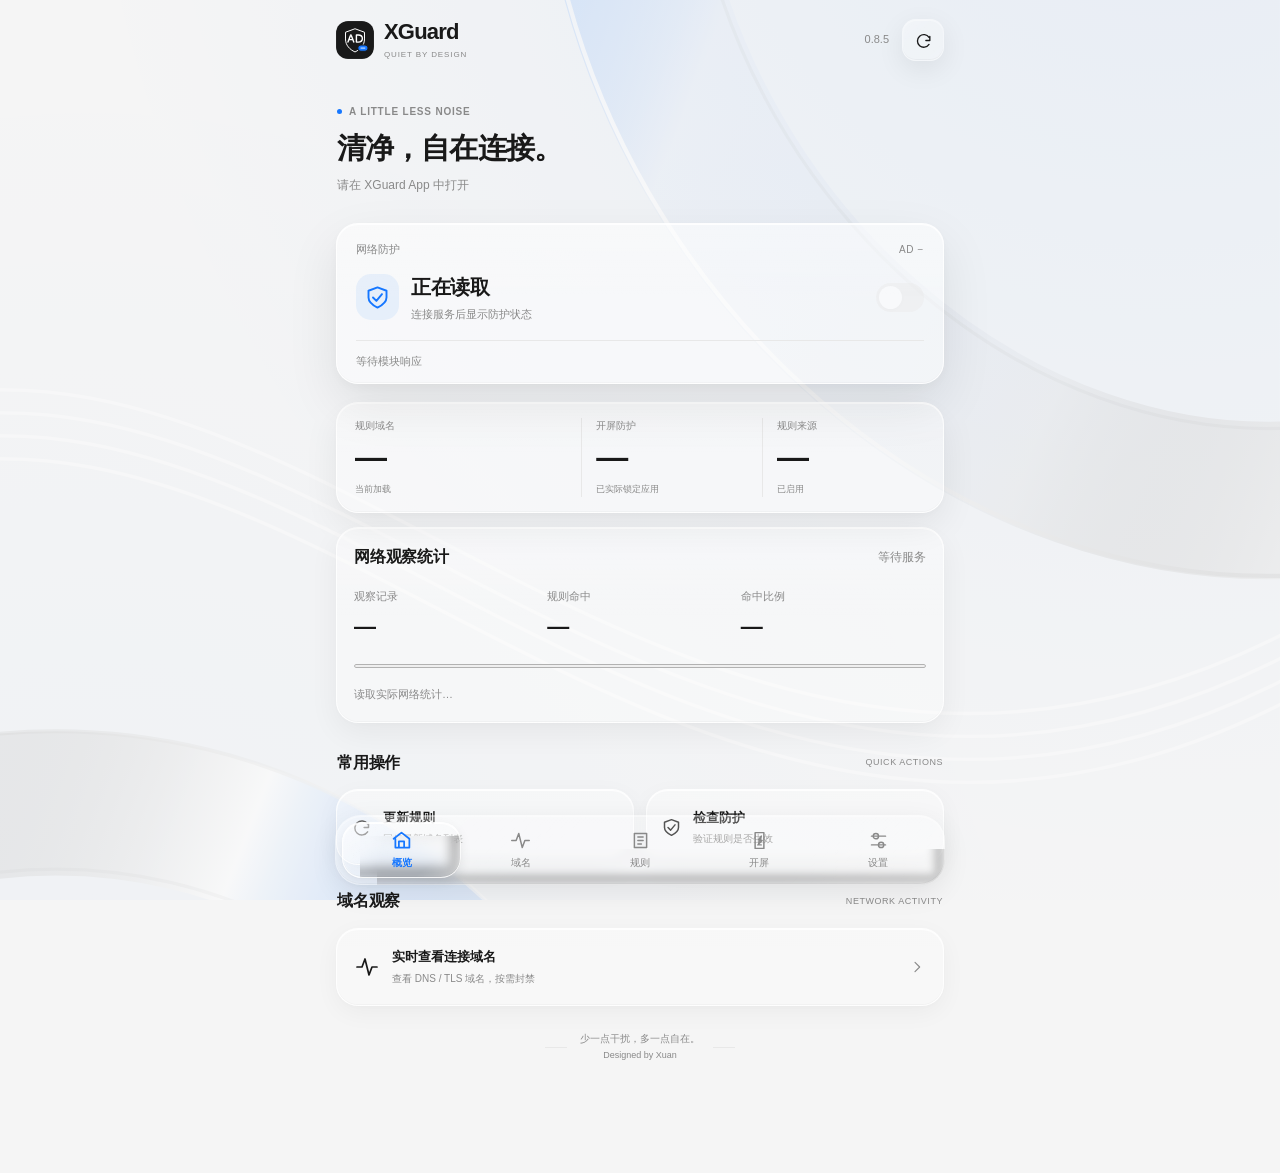
==== commit e15d4e94: "Release XGuard v0.8.5: grouped splash rules, deeper scans and themes" ====
--- a/no-root/app/assets/index.html
+++ b/no-root/app/assets/index.html
@@ -1,7 +1,7 @@
 <!doctype html><html lang="zh-CN"><head>
 <meta charset="utf-8"><meta name="viewport" content="width=device-width,initial-scale=1,viewport-fit=cover"><meta name="color-scheme" content="light dark">
 <meta http-equiv="Content-Security-Policy" content="default-src 'self'; img-src 'self' data:; script-src 'self'; style-src 'self'; connect-src 'none'; object-src 'none'; base-uri 'none'">
-<title>XGuard</title><link rel="icon" href="logo.svg"><link rel="stylesheet" href="theme.css"><link rel="stylesheet" href="style.css"><script src="glass.js" defer></script><script src="app.js" defer></script></head><body>
+<title>XGuard</title><link rel="icon" href="logo.svg"><link rel="stylesheet" href="theme.css"><link rel="stylesheet" href="style.css"><script src="theme.js"></script><script src="glass.js" defer></script><script src="app.js" defer></script></head><body>
 <svg width="0" height="0" class="sprites" aria-hidden="true"><defs>
 <symbol id="i-home" viewBox="0 0 24 24"><path d="m3 10 9-7 9 7v10H5V10m4 10v-7h6v7"/></symbol>
 <symbol id="i-activity" viewBox="0 0 24 24"><path d="M2 12h5l3-8 4 16 3-8h5"/></symbol>
@@ -12,12 +12,13 @@
 <symbol id="i-arrow" viewBox="0 0 24 24"><path d="m9 5 7 7-7 7"/></symbol>
 <symbol id="i-shield" viewBox="0 0 24 24"><path d="m12 3 8 3v6c0 4-4 7-8 9-4-2-8-5-8-9V6zM8 12l3 3 5-6"/></symbol>
 </defs></svg>
-<div class="app-shell"><header class="brand"><img src="logo.svg" alt="" width="38" height="38"><div class="brand-wordmark"><span class="brand-name">XGuard</span><small>QUIET BY DESIGN</small></div><span id="header-version" class="version-tag">0.8.3</span><button id="refresh" class="icon-button glass" aria-label="刷新状态"><svg><use href="#i-refresh"/></svg></button></header><main>
+<div class="app-shell"><header class="brand"><img src="logo.svg" alt="" width="38" height="38"><div class="brand-wordmark"><span class="brand-name">XGuard</span><small>QUIET BY DESIGN</small></div><span id="header-version" class="version-tag">0.8.5</span><button id="refresh" class="icon-button glass" aria-label="刷新状态"><svg><use href="#i-refresh"/></svg></button></header><main>
 <section id="home" class="page">
 <div class="page-heading"><p class="eyebrow"><span class="eyebrow-dot"></span> A LITTLE LESS NOISE</p><h1>清净，自在连接。</h1><p id="connection" class="muted" role="status">正在连接模块…</p></div>
 <article class="protection-card"><div class="protection-kicker"><span>网络防护</span><span class="protection-badge">AD −</span></div><div class="protection-top"><span class="shield-icon"><svg><use href="#i-shield"/></svg></span><div class="protection-copy"><h2 id="protection-title">正在读取</h2><p id="mode">连接服务后显示防护状态</p></div><button id="toggle" class="switch" role="switch" aria-checked="false" aria-label="XGuard 防护开关" disabled></button></div><p id="summary" class="protection-summary">等待模块响应</p></article>
 <p id="warning" class="notice" hidden></p>
-<div class="metrics"><article><span>规则域名</span><strong id="rule-count">—</strong><small>当前加载</small></article><article><span>开屏防护</span><strong id="locked-count">—</strong><small>已锁定应用</small></article><article><span>规则来源</span><strong id="source-count">—</strong><small>已启用</small></article></div>
+<div class="metrics"><article><span>规则域名</span><strong id="rule-count">—</strong><small>当前加载</small></article><article><span>开屏防护</span><strong id="locked-count">—</strong><small id="splash-metric-detail">已实际锁定应用</small></article><article><span>规则来源</span><strong id="source-count">—</strong><small>已启用</small></article></div>
+<article class="card traffic-card"><div class="section-heading"><h2 id="traffic-title">网络观察统计</h2><small id="traffic-state">等待服务</small></div><div class="traffic-metrics"><div><span id="traffic-total-label">观察记录</span><strong id="traffic-total">—</strong></div><div><span id="traffic-blocked-label">规则命中</span><strong id="traffic-blocked">—</strong></div><div><span id="traffic-ratio-label">命中比例</span><strong id="traffic-ratio">—</strong></div></div><progress id="traffic-progress" max="100" value="0" aria-label="命中比例"></progress><p id="traffic-note" class="muted micro">读取实际网络统计…</p></article>
 <div class="section-heading"><h2>常用操作</h2><span class="subtle">QUICK ACTIONS</span></div><div class="quick-actions"><button id="update"><svg><use href="#i-refresh"/></svg><span>更新规则<small>同步最新域名列表</small></span><svg class="chevron"><use href="#i-arrow"/></svg></button><button id="test"><svg><use href="#i-shield"/></svg><span>检查防护<small>验证规则是否生效</small></span><svg class="chevron"><use href="#i-arrow"/></svg></button></div>
 <p id="update-info" class="muted micro"></p>
 <div class="section-heading"><h2>域名观察</h2><span class="subtle">NETWORK ACTIVITY</span></div><button id="activity-open" class="activity-entry"><svg><use href="#i-activity"/></svg><span><b>实时查看连接域名</b><small id="home-monitor-status">查看 DNS / TLS 域名，按需封禁</small></span><svg class="chevron"><use href="#i-arrow"/></svg></button>
@@ -33,13 +34,17 @@
 <div class="section-heading"><h2>订阅来源</h2><button id="reset-sources" class="text-button">恢复默认</button></div><div id="source-list" class="card list"></div>
 <h2>自动更新</h2><article class="card"><label for="interval">更新间隔</label><select id="interval"><option value="0">仅手动</option><option value="6">每 6 小时</option><option value="12">每 12 小时</option><option value="24">每 24 小时</option><option value="48">每 48 小时</option><option value="168">每周</option></select><p id="auto-info" class="muted micro"></p></article>
 <h2>自定义来源</h2><article class="card"><label for="source-url">hosts / 域名列表地址</label><input id="source-url" type="url" placeholder="https://example.com/hosts" autocapitalize="off" spellcheck="false"><button id="add-source" class="primary full">添加来源</button></article><div id="custom-sources" class="card list"></div></section>
-<section id="splash" class="page" hidden><div class="page-heading"><p class="eyebrow">SPLASH CONTROL</p><h1>打开应用，少一点等待。</h1><p class="muted">管理开屏广告缓存，异常时可单独解锁。</p></div><input id="filter-apps" placeholder="搜索应用包名" aria-label="筛选开屏应用"><div id="splash-hits" class="card list"></div>
+<section id="splash" class="page" hidden><div class="page-heading"><p class="eyebrow">SPLASH CONTROL</p><h1>打开应用，少一点等待。</h1><p class="muted">按应用管理广告缓存；数量按实际不可变锁定统计。弱占位可能被应用重建。</p></div><input id="filter-apps" placeholder="搜索应用名称或包名" aria-label="筛选开屏应用"><div id="splash-hits" class="card list"></div>
 <details class="editor-details"><summary>自定义开屏规则</summary><div class="card"><label for="package">应用包名</label><input id="package" placeholder="com.example.app" autocapitalize="off" spellcheck="false"><label for="rule-path">缓存相对路径</label><input id="rule-path" placeholder="files/splash 或 @sdcard:files/ad" autocapitalize="off" spellcheck="false"><button id="add-rule" class="primary full">添加并锁定</button></div><div id="user-rules" class="list"></div></details>
-<h2>发现缓存</h2><article class="card"><p class="muted micro">扫描只列出候选目录，加入规则后才会锁定。可填包名缩小范围。</p><button id="discover" class="full">扫描候选</button><div id="candidates" class="list"></div></article></section>
+<h2>发现缓存</h2><article class="card"><p class="muted micro">按应用分组列出候选目录，加入规则后才会锁定。可在上方填写包名缩小范围。</p><label for="scan-depth">扫描深度</label><select id="scan-depth"><option value="6">6 层 · 较快</option><option value="8" selected>8 层 · 推荐</option><option value="12">12 层 · 深入扫描</option></select><button id="discover" class="full">扫描候选</button><p id="scan-state" class="muted micro" role="status"></p><input id="candidate-filter" type="search" placeholder="搜索应用名称、包名或路径" aria-label="筛选候选缓存"><div id="candidates" class="list"></div></article></section>
 <section id="settings" class="page" hidden><div class="page-heading"><p class="eyebrow">SETTINGS</p><h1>保持简单。</h1><p class="muted">调整防护，查看运行状态。</p></div>
-<article class="card list"><label class="row" for="mount-mode"><span><b>挂载方式</b><small>推荐自动选择</small></span><select id="mount-mode"><option value="auto">自动</option><option value="bind">Bind</option><option value="overlay">Overlay</option><option value="zn">ZN</option><option value="hfr">HFR</option></select></label><label class="row" for="guard"><span><b>HTTPDNS IP 拦截</b><small>默认关闭，开启可能影响登录与支付</small></span><input id="guard" type="checkbox" role="switch"></label><label class="row" for="proxy-yield"><span><b>代理接管 hosts</b><small>检测到代理服务时，由代理负责域名防护</small></span><input id="proxy-yield" type="checkbox" role="switch"></label><label class="row" for="hide"><span><b>适配模块卸载列表</b><small>对已设置卸载模块的应用隐藏规则</small></span><input id="hide" type="checkbox" role="switch"></label><label class="row" for="max-rules"><span><b>规则上限</b><small>10,000 至 1,000,000</small></span><input id="max-rules" type="number" min="10000" max="1000000" step="10000"></label><div class="card-bottom"><button id="save-max" class="secondary">保存规则上限</button></div></article>
+<article class="card list"><label class="row" for="display-theme"><span><b>显示方式</b><small>选择浅色、深色或随系统</small></span><select id="display-theme"><option value="system">随系统</option><option value="light">浅色</option><option value="dark">深色</option></select></label></article>
+<article class="card list"><label class="row" for="mount-mode"><span><b>挂载方式</b><small>推荐自动选择</small></span><select id="mount-mode"><option value="auto">自动</option><option value="bind">Bind</option><option value="overlay">Overlay</option><option value="zn">ZN</option><option value="hfr">HFR</option></select></label><label class="row" for="guard"><span><b>HTTPDNS IP 拦截</b><small>默认关闭，开启可能影响登录与支付</small></span><input id="guard" type="checkbox" role="switch"></label><label class="row" for="proxy-yield"><span><b>代理接管 hosts</b><small>检测到代理服务时，由代理负责域名防护</small></span><input id="proxy-yield" type="checkbox" role="switch"></label>
+<div class="row support-card"><span><b>为爱发电</b><small>你可以在此捐助以支持(⌒o⌒)</small></span><button id="show-donate" class="secondary">查看收款码 ♡</button></div>
+<label class="row" for="hide"><span><b>适配模块卸载列表</b><small>对已设置卸载模块的应用隐藏规则</small></span><input id="hide" type="checkbox" role="switch"></label><label class="row" for="max-rules"><span><b>规则上限</b><small>10,000 至 1,000,000</small></span><input id="max-rules" type="number" min="10000" max="1000000" step="10000"></label><div class="card-bottom"><button id="save-max" class="secondary">保存规则上限</button></div></article>
 <h2>诊断与恢复</h2><article class="card"><p id="runtime" class="muted micro"></p><div class="actions"><button id="logs">查看日志</button><button id="safe-mode">安全模式</button></div><p class="muted micro">安全模式切换后重启生效。</p></article><pre id="log-output" hidden></pre>
-<article class="about"><img src="logo.svg" width="56" height="56" alt="XGuard 去广告标志"><h2>XGuard <span id="version">0.8.3</span></h2><p>作者 Xuan</p><small>基于惜故里丶的原始作品二次创作<br>保留原作者署名与开源许可</small><details class="credits"><summary>开源致谢</summary><p>玻璃折射与高光算法改编自 <b>PrismalAGSL</b><br>© 2026 Saurav Sajeev · MIT License</p><button id="show-license" class="text-button">查看完整许可</button></details></article></section>
+<article class="about"><img src="logo.svg" width="56" height="56" alt="XGuard 去广告标志"><h2>XGuard <span id="version">0.8.5</span></h2><p>作者 Xuan</p><small>基于惜故里丶的原始作品二次创作<br>保留原作者署名与开源许可</small><p><a class="project-link" href="https://github.com/oneorendless/XGuard" rel="noopener noreferrer">GitHub · oneorendless/XGuard ↗</a></p><details class="credits"><summary>开源致谢</summary><p>玻璃折射与高光算法改编自 <b>PrismalAGSL</b><br>© 2026 Saurav Sajeev · MIT License</p><button id="show-license" class="text-button">查看完整许可</button></details></article></section>
+<dialog id="donate-dialog" class="glass donate-dialog" aria-labelledby="donate-title"><div class="dialog-heading"><h2 id="donate-title">为爱发电</h2><form method="dialog"><button class="icon-button" aria-label="关闭捐助">×</button></form></div><p>你可以在此捐助以支持(⌒o⌒)</p><img src="donate.png" alt="支持 XGuard 的捐助收款码" loading="lazy"><form method="dialog"><button class="primary full">关闭</button></form></dialog>
 </main><nav class="bottom-nav" aria-label="主导航"><span class="nav-surface glass" aria-hidden="true"></span><span class="nav-lens glass" aria-hidden="true"></span><button data-tab="home" aria-selected="true"><svg><use href="#i-home"/></svg><span>概览</span></button><button data-tab="activity" aria-selected="false"><svg><use href="#i-activity"/></svg><span>域名</span></button><button data-tab="sources" aria-selected="false"><svg><use href="#i-rules"/></svg><span>规则</span></button><button data-tab="splash" aria-selected="false"><svg><use href="#i-splash"/></svg><span>开屏</span></button><button data-tab="settings" aria-selected="false"><svg><use href="#i-settings"/></svg><span>设置</span></button></nav></div>
 <div id="toast" role="status" hidden></div><dialog id="confirm-dialog" class="glass"><h2 id="confirm-title"></h2><p id="confirm-message"></p><div class="actions"><button id="confirm-no">取消</button><button id="confirm-yes" class="primary">确定</button></div></dialog><dialog id="license-dialog" class="glass"><h2>PrismalAGSL · MIT License</h2><pre>MIT License
 
--- a/no-root/app/assets/theme.css
+++ b/no-root/app/assets/theme.css
@@ -1,6 +1,6 @@
 /* XGuard theme tokens. All interface colors are defined only in this file. */
 :root {
-  color-scheme: light dark;
+  color-scheme: light;
   --primary: #1677FF;
   --background: #F5F5F5;
   --ambient-background: url("background-light.svg");
@@ -49,8 +49,8 @@
   --motion-spring: cubic-bezier(.2,1.22,.35,1);
   --motion-page: cubic-bezier(.2,.8,.2,1);
 }
-@media (prefers-color-scheme: dark) {
-  :root {
+:root[data-theme=dark] {
+    color-scheme: dark;
     --background: #000000;
     --ambient-background: url("background-dark.svg");
     --ambient-opacity: .48;
@@ -85,5 +85,4 @@
     --glass-shadow: 0 8px 28px rgba(0,0,0,.22);
     --shadow: 0 10px 30px rgba(0,0,0,.30), 0 2px 8px rgba(0,0,0,.16);
     --scrim: rgba(0,0,0,.48);
-  }
 }
--- a/no-root/app/assets/style.css
+++ b/no-root/app/assets/style.css
@@ -62,6 +62,13 @@
   background:var(--surface);-webkit-backdrop-filter:none;backdrop-filter:none;
 }
 html[data-glass-renderer=solid] .editor-details .card{background:transparent}
+.traffic-card .section-heading{margin:0 0 18px}.traffic-card h2{margin:0}.traffic-card .section-heading small{color:var(--secondary-text)}
+.traffic-metrics{display:grid;grid-template-columns:repeat(3,minmax(0,1fr));gap:8px}.traffic-metrics span{display:block;color:var(--secondary-text);font-size:11px}.traffic-metrics strong{display:block;font-size:22px;letter-spacing:-.6px;margin-top:5px}
+.traffic-card progress{width:100%;height:8px;margin-top:18px;accent-color:var(--primary)}.traffic-card .micro{margin-bottom:0}
+.rule-group{border-bottom:1px solid var(--divider);padding:0 4px}.rule-group:last-child{border-bottom:0}.rule-group>summary{list-style:none;padding:0}.rule-group>summary::-webkit-details-marker{display:none}.rule-group>summary>.row{border:0}.rule-group>summary>.row::after{content:'⌄';color:var(--secondary-text)}.rule-group[open]>summary>.row::after{content:'⌃'}
+.rule-group .row{min-width:0}.rule-group .row>span{min-width:0;flex:1}.rule-group .row b,.rule-group .row small{overflow-wrap:anywhere}.app-icon{width:40px;height:40px;border-radius:11px;object-fit:contain;flex-shrink:0}.rule-group>.row{padding-left:14px}.rule-group>.actions,.rule-group>button{margin:8px 0 16px}.rule-group .actions{flex-wrap:wrap}
+.project-link{color:var(--primary);overflow-wrap:anywhere}.donate-dialog{max-height:85dvh;overflow:auto}.donate-dialog>img{display:block;width:100%;height:auto;border-radius:14px;margin:16px auto}.donate-dialog p{text-align:center}
+.support-card h2{margin-top:0}.support-card p{color:var(--secondary-text)}#scan-depth{margin-bottom:12px}#candidate-filter{margin:12px 0}#candidates .rule-group{margin-top:8px}#display-theme{max-width:140px}
 @media(prefers-reduced-transparency:reduce){
   .protection-card,.metrics,.card,.quick-actions button,.activity-entry,.monitor-card,.activity-feed,.editor-details,.notice{
     background:var(--surface);-webkit-backdrop-filter:none;backdrop-filter:none;
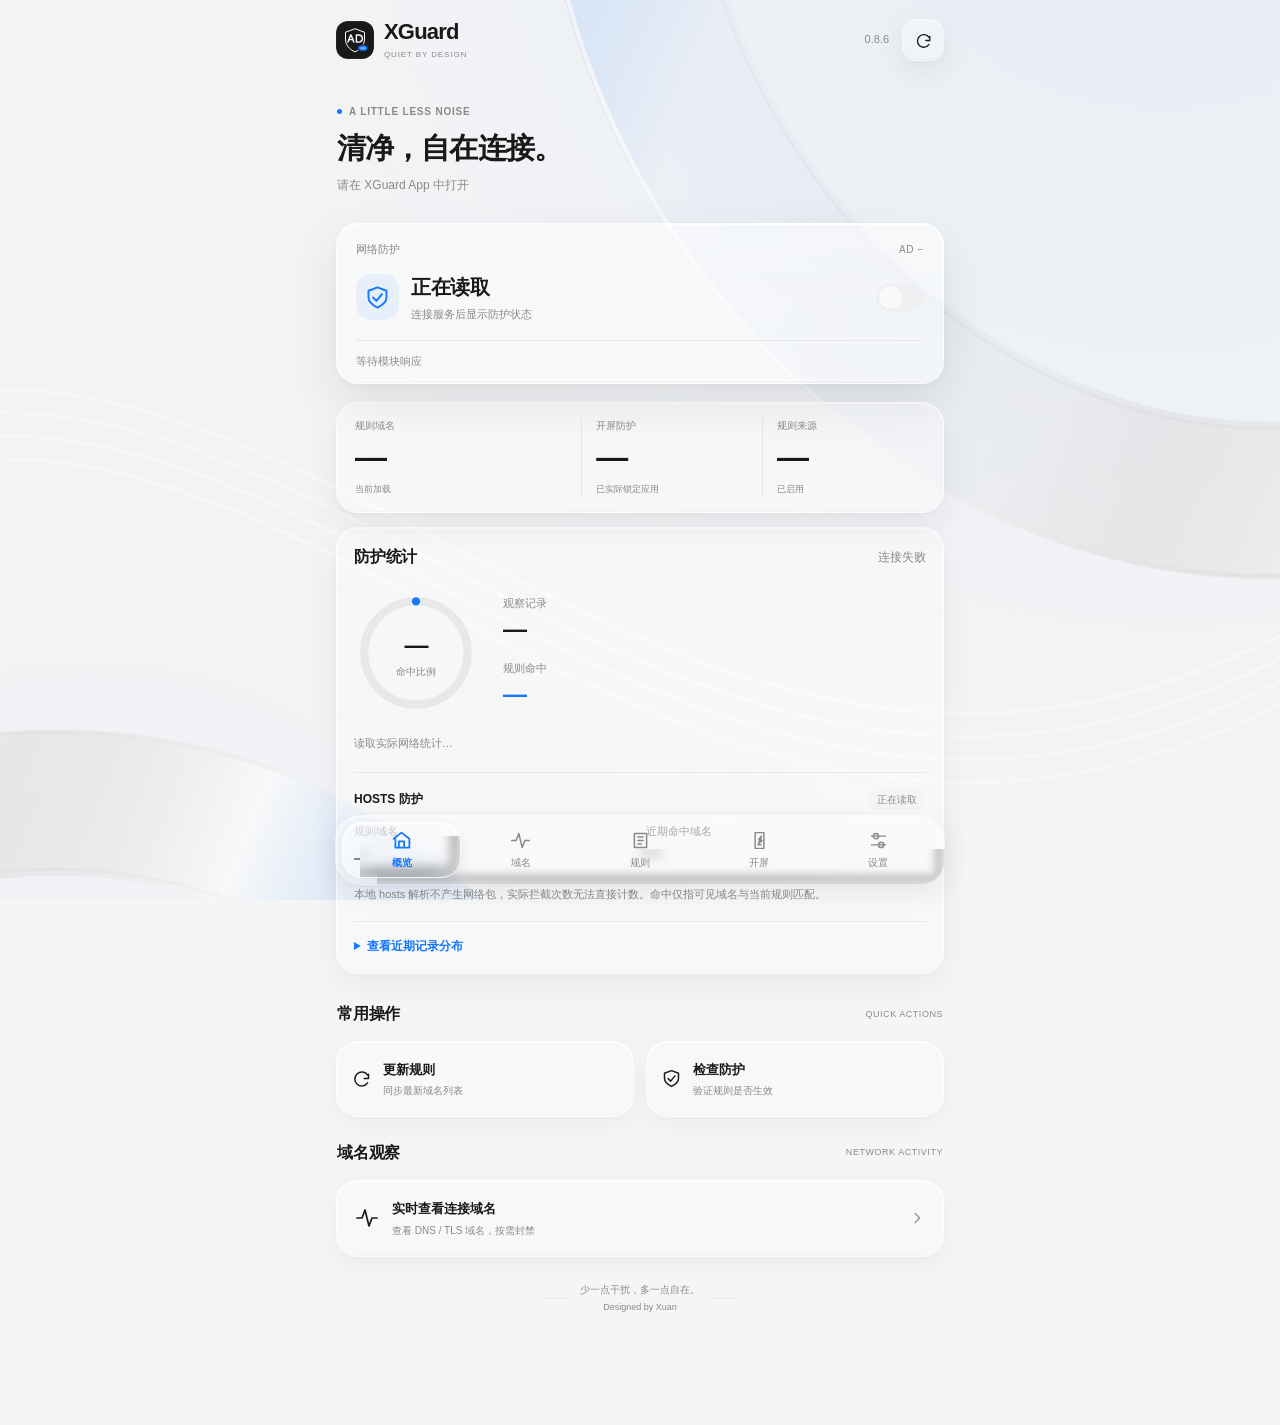
==== commit ca5cb593: "Release XGuard v0.8.6: protection charts, faster status and dialogs" ====
--- a/no-root/app/assets/index.html
+++ b/no-root/app/assets/index.html
@@ -12,13 +12,17 @@
 <symbol id="i-arrow" viewBox="0 0 24 24"><path d="m9 5 7 7-7 7"/></symbol>
 <symbol id="i-shield" viewBox="0 0 24 24"><path d="m12 3 8 3v6c0 4-4 7-8 9-4-2-8-5-8-9V6zM8 12l3 3 5-6"/></symbol>
 </defs></svg>
-<div class="app-shell"><header class="brand"><img src="logo.svg" alt="" width="38" height="38"><div class="brand-wordmark"><span class="brand-name">XGuard</span><small>QUIET BY DESIGN</small></div><span id="header-version" class="version-tag">0.8.5</span><button id="refresh" class="icon-button glass" aria-label="刷新状态"><svg><use href="#i-refresh"/></svg></button></header><main>
+<div class="app-shell"><header class="brand"><img src="logo.svg" alt="" width="38" height="38"><div class="brand-wordmark"><span class="brand-name">XGuard</span><small>QUIET BY DESIGN</small></div><span id="header-version" class="version-tag">0.8.6</span><button id="refresh" class="icon-button glass" aria-label="刷新状态"><svg><use href="#i-refresh"/></svg></button></header><main>
 <section id="home" class="page">
 <div class="page-heading"><p class="eyebrow"><span class="eyebrow-dot"></span> A LITTLE LESS NOISE</p><h1>清净，自在连接。</h1><p id="connection" class="muted" role="status">正在连接模块…</p></div>
 <article class="protection-card"><div class="protection-kicker"><span>网络防护</span><span class="protection-badge">AD −</span></div><div class="protection-top"><span class="shield-icon"><svg><use href="#i-shield"/></svg></span><div class="protection-copy"><h2 id="protection-title">正在读取</h2><p id="mode">连接服务后显示防护状态</p></div><button id="toggle" class="switch" role="switch" aria-checked="false" aria-label="XGuard 防护开关" disabled></button></div><p id="summary" class="protection-summary">等待模块响应</p></article>
 <p id="warning" class="notice" hidden></p>
 <div class="metrics"><article><span>规则域名</span><strong id="rule-count">—</strong><small>当前加载</small></article><article><span>开屏防护</span><strong id="locked-count">—</strong><small id="splash-metric-detail">已实际锁定应用</small></article><article><span>规则来源</span><strong id="source-count">—</strong><small>已启用</small></article></div>
-<article class="card traffic-card"><div class="section-heading"><h2 id="traffic-title">网络观察统计</h2><small id="traffic-state">等待服务</small></div><div class="traffic-metrics"><div><span id="traffic-total-label">观察记录</span><strong id="traffic-total">—</strong></div><div><span id="traffic-blocked-label">规则命中</span><strong id="traffic-blocked">—</strong></div><div><span id="traffic-ratio-label">命中比例</span><strong id="traffic-ratio">—</strong></div></div><progress id="traffic-progress" max="100" value="0" aria-label="命中比例"></progress><p id="traffic-note" class="muted micro">读取实际网络统计…</p></article>
+<article class="card traffic-card"><div class="section-heading"><h2 id="traffic-title">防护统计</h2><small id="traffic-state" role="status">等待服务</small></div>
+<div class="traffic-overview"><div class="traffic-ring"><svg viewBox="0 0 120 120" role="img" aria-label="命中比例" id="traffic-donut"><circle class="ring-track" cx="60" cy="60" r="50"/><circle class="ring-value" id="traffic-arc" cx="60" cy="60" r="50" pathLength="100" stroke-dasharray="0 100" transform="rotate(-90 60 60)"/></svg><div><strong id="traffic-ratio">—</strong><span id="traffic-ratio-label">命中比例</span></div></div><div class="traffic-numbers"><div><span id="traffic-total-label">观察记录</span><strong id="traffic-total">—</strong></div><div><span id="traffic-blocked-label">规则命中</span><strong id="traffic-blocked">—</strong></div></div></div>
+<progress id="traffic-progress" max="100" value="0" aria-label="命中比例" hidden></progress><p id="traffic-note" class="muted micro">读取实际网络统计…</p>
+<div id="hosts-stats" class="hosts-stats"><div class="hosts-heading"><b>HOSTS 防护</b><span id="hosts-state" class="stat-badge">正在读取</span></div><div class="hosts-metrics"><div><span>规则域名</span><strong id="hosts-rule-count">—</strong></div><div><span>近期命中域名</span><strong id="hosts-matched-domains">—</strong></div></div><p class="muted micro">本地 hosts 解析不产生网络包，实际拦截次数无法直接计数。命中仅指可见域名与当前规则匹配。</p></div>
+<details class="traffic-details"><summary>查看近期记录分布</summary><div class="chart-heading"><b>近 12 分钟</b><span><i class="chart-key observed-key"></i>记录 <i class="chart-key matched-key"></i><span id="chart-matched-label">命中</span></span></div><svg id="traffic-chart" class="traffic-chart" viewBox="0 0 288 88" role="img" aria-label="最近记录的分钟分布"></svg><div class="chart-axis"><span>12 分钟前</span><span>现在</span></div><p id="traffic-chart-note" class="muted micro"></p><div class="chart-heading"><b id="traffic-top-title">近期规则命中域名</b><small>最多 5 项</small></div><div id="traffic-top" class="traffic-top"></div></details></article>
 <div class="section-heading"><h2>常用操作</h2><span class="subtle">QUICK ACTIONS</span></div><div class="quick-actions"><button id="update"><svg><use href="#i-refresh"/></svg><span>更新规则<small>同步最新域名列表</small></span><svg class="chevron"><use href="#i-arrow"/></svg></button><button id="test"><svg><use href="#i-shield"/></svg><span>检查防护<small>验证规则是否生效</small></span><svg class="chevron"><use href="#i-arrow"/></svg></button></div>
 <p id="update-info" class="muted micro"></p>
 <div class="section-heading"><h2>域名观察</h2><span class="subtle">NETWORK ACTIVITY</span></div><button id="activity-open" class="activity-entry"><svg><use href="#i-activity"/></svg><span><b>实时查看连接域名</b><small id="home-monitor-status">查看 DNS / TLS 域名，按需封禁</small></span><svg class="chevron"><use href="#i-arrow"/></svg></button>
@@ -32,18 +36,18 @@
 <details class="editor-details" open><summary>手动查询与域名规则</summary><div class="domain-console"><label for="domain">输入域名</label><input id="domain" placeholder="ads.example.com" autocomplete="off" autocapitalize="off" spellcheck="false"><div class="actions"><button id="query-domain">查询</button><button id="allow-domain">放行</button><button id="block-domain" class="primary">封禁</button></div><p id="domain-result" class="muted micro" role="status"></p></div><div id="domains" class="list"></div></details></section>
 <section id="sources" class="page" hidden><div class="page-heading"><p class="eyebrow">RULES</p><h1>规则，按需选择。</h1><p class="muted">内置基线离线可用，切换来源即可重建规则。</p></div>
 <div class="section-heading"><h2>订阅来源</h2><button id="reset-sources" class="text-button">恢复默认</button></div><div id="source-list" class="card list"></div>
-<h2>自动更新</h2><article class="card"><label for="interval">更新间隔</label><select id="interval"><option value="0">仅手动</option><option value="6">每 6 小时</option><option value="12">每 12 小时</option><option value="24">每 24 小时</option><option value="48">每 48 小时</option><option value="168">每周</option></select><p id="auto-info" class="muted micro"></p></article>
+<h2>自动更新</h2><article class="card"><label for="interval-open">更新间隔</label><select id="interval" hidden aria-hidden="true" tabindex="-1"><option value="0">仅手动</option><option value="6">每 6 小时</option><option value="12">每 12 小时</option><option value="24">每 24 小时</option><option value="48">每 48 小时</option><option value="168">每周</option></select><button id="interval-open" class="depth-trigger" aria-haspopup="dialog" aria-controls="interval-dialog" disabled><span><b id="interval-label">正在读取间隔</b><small id="interval-hint">按需选择规则更新频率</small></span><svg><use href="#i-arrow"/></svg></button><p id="auto-info" class="muted micro"></p></article>
 <h2>自定义来源</h2><article class="card"><label for="source-url">hosts / 域名列表地址</label><input id="source-url" type="url" placeholder="https://example.com/hosts" autocapitalize="off" spellcheck="false"><button id="add-source" class="primary full">添加来源</button></article><div id="custom-sources" class="card list"></div></section>
 <section id="splash" class="page" hidden><div class="page-heading"><p class="eyebrow">SPLASH CONTROL</p><h1>打开应用，少一点等待。</h1><p class="muted">按应用管理广告缓存；数量按实际不可变锁定统计。弱占位可能被应用重建。</p></div><input id="filter-apps" placeholder="搜索应用名称或包名" aria-label="筛选开屏应用"><div id="splash-hits" class="card list"></div>
 <details class="editor-details"><summary>自定义开屏规则</summary><div class="card"><label for="package">应用包名</label><input id="package" placeholder="com.example.app" autocapitalize="off" spellcheck="false"><label for="rule-path">缓存相对路径</label><input id="rule-path" placeholder="files/splash 或 @sdcard:files/ad" autocapitalize="off" spellcheck="false"><button id="add-rule" class="primary full">添加并锁定</button></div><div id="user-rules" class="list"></div></details>
-<h2>发现缓存</h2><article class="card"><p class="muted micro">按应用分组列出候选目录，加入规则后才会锁定。可在上方填写包名缩小范围。</p><label for="scan-depth">扫描深度</label><select id="scan-depth"><option value="6">6 层 · 较快</option><option value="8" selected>8 层 · 推荐</option><option value="12">12 层 · 深入扫描</option></select><button id="discover" class="full">扫描候选</button><p id="scan-state" class="muted micro" role="status"></p><input id="candidate-filter" type="search" placeholder="搜索应用名称、包名或路径" aria-label="筛选候选缓存"><div id="candidates" class="list"></div></article></section>
+<h2>发现缓存</h2><article class="card"><p class="muted micro">按应用分组列出候选目录，加入规则后才会锁定。可在上方填写包名缩小范围。</p><label for="scan-depth-open">扫描深度</label><select id="scan-depth" hidden aria-hidden="true" tabindex="-1"><option value="6">6 层 · 较快</option><option value="8" selected>8 层 · 推荐</option><option value="12">12 层 · 深入扫描</option></select><button id="scan-depth-open" class="depth-trigger" aria-haspopup="dialog" aria-controls="scan-depth-dialog"><span><b id="scan-depth-label">标准扫描 · 8 层</b><small id="scan-depth-hint">兼顾扫描耗时与目录覆盖</small></span><svg><use href="#i-arrow"/></svg></button><button id="discover" class="full">扫描候选</button><p id="scan-state" class="muted micro" role="status"></p><input id="candidate-filter" type="search" placeholder="搜索应用名称、包名或路径" aria-label="筛选候选缓存"><div id="candidates" class="list"></div></article></section>
 <section id="settings" class="page" hidden><div class="page-heading"><p class="eyebrow">SETTINGS</p><h1>保持简单。</h1><p class="muted">调整防护，查看运行状态。</p></div>
 <article class="card list"><label class="row" for="display-theme"><span><b>显示方式</b><small>选择浅色、深色或随系统</small></span><select id="display-theme"><option value="system">随系统</option><option value="light">浅色</option><option value="dark">深色</option></select></label></article>
 <article class="card list"><label class="row" for="mount-mode"><span><b>挂载方式</b><small>推荐自动选择</small></span><select id="mount-mode"><option value="auto">自动</option><option value="bind">Bind</option><option value="overlay">Overlay</option><option value="zn">ZN</option><option value="hfr">HFR</option></select></label><label class="row" for="guard"><span><b>HTTPDNS IP 拦截</b><small>默认关闭，开启可能影响登录与支付</small></span><input id="guard" type="checkbox" role="switch"></label><label class="row" for="proxy-yield"><span><b>代理接管 hosts</b><small>检测到代理服务时，由代理负责域名防护</small></span><input id="proxy-yield" type="checkbox" role="switch"></label>
 <div class="row support-card"><span><b>为爱发电</b><small>你可以在此捐助以支持(⌒o⌒)</small></span><button id="show-donate" class="secondary">查看收款码 ♡</button></div>
 <label class="row" for="hide"><span><b>适配模块卸载列表</b><small>对已设置卸载模块的应用隐藏规则</small></span><input id="hide" type="checkbox" role="switch"></label><label class="row" for="max-rules"><span><b>规则上限</b><small>10,000 至 1,000,000</small></span><input id="max-rules" type="number" min="10000" max="1000000" step="10000"></label><div class="card-bottom"><button id="save-max" class="secondary">保存规则上限</button></div></article>
-<h2>诊断与恢复</h2><article class="card"><p id="runtime" class="muted micro"></p><div class="actions"><button id="logs">查看日志</button><button id="safe-mode">安全模式</button></div><p class="muted micro">安全模式切换后重启生效。</p></article><pre id="log-output" hidden></pre>
-<article class="about"><img src="logo.svg" width="56" height="56" alt="XGuard 去广告标志"><h2>XGuard <span id="version">0.8.5</span></h2><p>作者 Xuan</p><small>基于惜故里丶的原始作品二次创作<br>保留原作者署名与开源许可</small><p><a class="project-link" href="https://github.com/oneorendless/XGuard" rel="noopener noreferrer">GitHub · oneorendless/XGuard ↗</a></p><details class="credits"><summary>开源致谢</summary><p>玻璃折射与高光算法改编自 <b>PrismalAGSL</b><br>© 2026 Saurav Sajeev · MIT License</p><button id="show-license" class="text-button">查看完整许可</button></details></article></section>
+<h2>诊断与恢复</h2><article class="card"><p id="runtime" class="muted micro"></p><div class="actions"><button id="logs">查看日志</button><button id="safe-mode">安全模式</button></div><p class="muted micro">安全模式切换后重启生效。</p></article>
+<article class="about"><img src="logo.svg" width="56" height="56" alt="XGuard 去广告标志"><h2>XGuard <span id="version">0.8.6</span></h2><p>作者 Xuan</p><small>基于惜故里丶的原始作品二次创作<br>保留原作者署名与开源许可</small><p><a class="project-link" href="https://github.com/oneorendless/XGuard" rel="noopener noreferrer">GitHub · oneorendless/XGuard ↗</a></p><details class="credits"><summary>开源致谢</summary><p>玻璃折射与高光算法改编自 <b>PrismalAGSL</b><br>© 2026 Saurav Sajeev · MIT License</p><button id="show-license" class="text-button">查看完整许可</button></details></article></section>
 <dialog id="donate-dialog" class="glass donate-dialog" aria-labelledby="donate-title"><div class="dialog-heading"><h2 id="donate-title">为爱发电</h2><form method="dialog"><button class="icon-button" aria-label="关闭捐助">×</button></form></div><p>你可以在此捐助以支持(⌒o⌒)</p><img src="donate.png" alt="支持 XGuard 的捐助收款码" loading="lazy"><form method="dialog"><button class="primary full">关闭</button></form></dialog>
 </main><nav class="bottom-nav" aria-label="主导航"><span class="nav-surface glass" aria-hidden="true"></span><span class="nav-lens glass" aria-hidden="true"></span><button data-tab="home" aria-selected="true"><svg><use href="#i-home"/></svg><span>概览</span></button><button data-tab="activity" aria-selected="false"><svg><use href="#i-activity"/></svg><span>域名</span></button><button data-tab="sources" aria-selected="false"><svg><use href="#i-rules"/></svg><span>规则</span></button><button data-tab="splash" aria-selected="false"><svg><use href="#i-splash"/></svg><span>开屏</span></button><button data-tab="settings" aria-selected="false"><svg><use href="#i-settings"/></svg><span>设置</span></button></nav></div>
 <div id="toast" role="status" hidden></div><dialog id="confirm-dialog" class="glass"><h2 id="confirm-title"></h2><p id="confirm-message"></p><div class="actions"><button id="confirm-no">取消</button><button id="confirm-yes" class="primary">确定</button></div></dialog><dialog id="license-dialog" class="glass"><h2>PrismalAGSL · MIT License</h2><pre>MIT License
@@ -68,4 +72,5 @@
 OUT OF OR IN CONNECTION WITH THE SOFTWARE OR THE USE OR OTHER DEALINGS IN THE
 SOFTWARE.
 </pre><form method="dialog"><button class="primary full">关闭</button></form></dialog><dialog id="root-dialog" class="glass" aria-labelledby="root-title"><div class="root-mark"><svg><use href="#i-shield"/></svg></div><h2 id="root-title">开启本地 VPN 防护</h2><p>无需 Root，XGuard 通过 Android 本地 VPN 只拦截广告域名，不读取或转发其他网络内容。</p><p>点击下方按钮后，请在系统授权窗口中选择「允许」。锁屏后由前台服务继续运行。</p><p id="root-status" class="root-status micro" role="status"></p><div class="actions"><button id="root-later">稍后</button><button id="root-authorize" class="primary">授权并连接</button></div></dialog>
-<dialog id="check-dialog" class="glass" aria-labelledby="check-title"><div class="dialog-heading"><h2 id="check-title">防护检查</h2><form method="dialog"><button class="icon-button" aria-label="关闭检查结果">×</button></form></div><p id="check-state" role="status">正在检查防护…</p><details id="check-details"><summary>查看详细诊断</summary><pre id="test-result" hidden></pre></details><form method="dialog"><button class="primary full">完成</button></form></dialog></body></html>
+<dialog id="check-dialog" class="glass" aria-labelledby="check-title"><div class="dialog-heading"><h2 id="check-title">防护检查</h2><form method="dialog"><button class="icon-button" aria-label="关闭检查结果">×</button></form></div><p id="check-state" role="status">正在检查防护…</p><details id="check-details"><summary>查看详细诊断</summary><pre id="test-result" hidden></pre></details><form method="dialog"><button class="primary full">完成</button></form></dialog><dialog id="logs-dialog" class="glass" aria-labelledby="logs-title"><div class="dialog-heading"><h2 id="logs-title">运行日志</h2><form method="dialog"><button class="icon-button" aria-label="关闭日志">×</button></form></div><p id="logs-state" role="status">正在读取日志…</p><pre id="log-output" hidden></pre><form method="dialog"><button class="primary full">完成</button></form></dialog>
+<dialog id="scan-depth-dialog" class="glass" aria-labelledby="scan-depth-title"><div class="dialog-heading"><h2 id="scan-depth-title">选择扫描深度</h2><form method="dialog"><button class="icon-button" aria-label="关闭扫描深度选择">×</button></form></div><p>选择目录查找的层数，仅影响候选发现；扫描后仍需手动添加规则。</p><div class="depth-options" role="group" aria-label="扫描深度选项"><button class="depth-option" data-depth="6" aria-pressed="false"><span class="depth-number">6<small>层</small></span><span><b>快速扫描</b><small>先查找常见位置，耗时较少</small></span><span class="depth-check">✓</span></button><button class="depth-option" data-depth="8" aria-pressed="true"><span class="depth-number">8<small>层</small></span><span><b>标准扫描 <em>推荐</em></b><small>兼顾扫描耗时与目录覆盖</small></span><span class="depth-check">✓</span></button><button class="depth-option" data-depth="12" aria-pressed="false"><span class="depth-number">12<small>层</small></span><span><b>深入扫描</b><small>查找更深目录，可能需要更久</small></span><span class="depth-check">✓</span></button></div><form method="dialog"><button class="secondary full">取消</button></form></dialog><dialog id="interval-dialog" class="glass" aria-labelledby="interval-title"><div class="dialog-heading"><h2 id="interval-title">自动更新间隔</h2><form method="dialog"><button class="icon-button" aria-label="关闭更新间隔选择">×</button></form></div><p id="interval-note">后台按所选间隔检查规则源，网络不可用时稍后重试。</p><div id="interval-options" class="interval-options" role="group" aria-label="更新间隔选项"></div><p id="interval-state" class="micro" role="status"></p><div class="actions"><button id="interval-cancel">取消</button><button id="interval-save" class="primary">保存</button></div></dialog></body></html>
--- a/no-root/app/assets/style.css
+++ b/no-root/app/assets/style.css
@@ -65,6 +65,11 @@
 .traffic-card .section-heading{margin:0 0 18px}.traffic-card h2{margin:0}.traffic-card .section-heading small{color:var(--secondary-text)}
 .traffic-metrics{display:grid;grid-template-columns:repeat(3,minmax(0,1fr));gap:8px}.traffic-metrics span{display:block;color:var(--secondary-text);font-size:11px}.traffic-metrics strong{display:block;font-size:22px;letter-spacing:-.6px;margin-top:5px}
 .traffic-card progress{width:100%;height:8px;margin-top:18px;accent-color:var(--primary)}.traffic-card .micro{margin-bottom:0}
+.traffic-overview{display:flex;align-items:center;gap:25px;padding:3px 0 8px}.traffic-ring{position:relative;width:124px;height:124px;flex:none}.traffic-ring svg{width:100%;height:100%;stroke-width:8;overflow:visible}.ring-track{stroke:var(--divider)}.ring-value{stroke:var(--primary);stroke-linecap:round;transition:stroke-dasharray .3s ease}.traffic-ring>div{position:absolute;inset:0;display:flex;flex-direction:column;align-items:center;justify-content:center}.traffic-ring strong{font-size:24px;letter-spacing:-.8px;font-variant-numeric:tabular-nums}.traffic-ring span{font-size:10px;color:var(--secondary-text)}.traffic-numbers{display:grid;gap:15px;min-width:0}.traffic-numbers span,.hosts-metrics span{display:block;font-size:11px;color:var(--secondary-text)}.traffic-numbers strong{font-size:24px;line-height:1.4;font-variant-numeric:tabular-nums;overflow-wrap:anywhere}.traffic-numbers>div:last-child strong{color:var(--primary)}
+.hosts-stats{border-top:1px solid var(--divider);margin-top:18px;padding-top:16px}.hosts-heading,.chart-heading{display:flex;align-items:center;justify-content:space-between;gap:10px;font-size:12px}.stat-badge{font-size:10px;padding:3px 9px;border-radius:99px;background:var(--background);color:var(--secondary-text)}.stat-badge.active{background:rgba(var(--primary-rgb),.09);color:var(--primary)}.hosts-metrics{display:grid;grid-template-columns:1fr 1fr;gap:12px;margin-top:13px}.hosts-metrics strong{display:block;font-size:21px;line-height:1.6;font-variant-numeric:tabular-nums}.traffic-details{border-top:1px solid var(--divider);margin-top:17px}.traffic-details>summary{color:var(--primary);font-size:12px;padding-bottom:0}.traffic-details[open]>summary{padding-bottom:18px}.chart-heading>span{display:flex;align-items:center;gap:5px;font-size:10px;color:var(--secondary-text)}.chart-key{width:6px;height:6px;border-radius:2px;display:inline-block}.observed-key{background:var(--divider)}.matched-key{background:var(--primary);margin-left:5px}.traffic-chart{display:block;width:100%;height:auto;margin-top:14px;stroke:none;fill:none}.chart-observed{fill:var(--divider)}.chart-matched{fill:var(--primary)}.chart-axis{display:flex;justify-content:space-between;font-size:9px;color:var(--secondary-text);margin-top:5px}.traffic-details .chart-heading:not(:first-of-type){margin-top:18px}.traffic-top .row{padding:12px 0}.traffic-top .row b{font-size:11px}.traffic-top .row small{font-size:10px}.traffic-top .empty{padding:18px 0;font-size:11px}
+.depth-trigger{width:100%;display:flex;align-items:center;justify-content:space-between;text-align:left;padding:14px 15px;background:var(--background);gap:14px}.depth-trigger>span{min-width:0}.depth-trigger b,.depth-trigger small{display:block}.depth-trigger small{font-size:10px;margin-top:4px;font-weight:400}.depth-trigger svg{width:16px;height:16px;color:var(--primary)}.depth-options{display:grid;gap:10px;margin:20px 0 8px}.depth-option{display:flex;align-items:center;gap:12px;width:100%;padding:14px 12px;text-align:left;background:var(--background);border:1px solid var(--divider)}.depth-option[aria-pressed=true]{border-color:var(--primary);background:rgba(var(--primary-rgb),.065)}.depth-number{font-size:26px;min-width:39px;text-align:center;font-variant-numeric:tabular-nums;line-height:1.2;color:var(--primary)}.depth-number small{display:block;font-size:9px;margin-top:4px}.depth-option>span:nth-child(2){min-width:0;flex:1}.depth-option b{display:block;font-size:13px}.depth-option>span:nth-child(2)>small{display:block;font-size:10px;font-weight:400;margin-top:5px}.depth-option em{font-size:9px;font-style:normal;border-radius:5px;padding:2px 5px;margin-left:3px;background:rgba(var(--primary-rgb),.1);color:var(--primary)}.depth-check{color:var(--primary);font-size:17px;opacity:0}.depth-option[aria-pressed=true] .depth-check{opacity:1}.depth-trigger:focus-visible,.depth-option:focus-visible{outline:2px solid var(--primary);outline-offset:3px}#logs-dialog pre{max-height:45dvh}#logs-state{color:var(--on-surface)}
+.interval-options{display:grid;grid-template-columns:repeat(2,minmax(0,1fr));gap:10px;margin-top:20px}.interval-option{position:relative;min-width:0;padding:17px 12px;text-align:left;background:var(--background)}.interval-option b{display:block;font-size:13px}.interval-option small{display:block;font-size:10px;font-weight:400;margin-top:5px}.interval-option[aria-pressed=true]{border-color:var(--primary);background:rgba(var(--primary-rgb),.065)}.interval-option[aria-pressed=true] b{color:var(--primary)}.interval-option:focus-visible{outline:2px solid var(--primary);outline-offset:3px}#interval-state{min-height:20px;color:var(--primary)}
+@media(max-width:360px){.traffic-overview{gap:18px}.traffic-ring{width:108px;height:108px}.traffic-ring strong{font-size:21px}.traffic-numbers strong{font-size:22px}.depth-option{gap:9px;padding:13px 10px}.depth-number{min-width:32px}.depth-option b{font-size:12px}}
 .rule-group{border-bottom:1px solid var(--divider);padding:0 4px}.rule-group:last-child{border-bottom:0}.rule-group>summary{list-style:none;padding:0}.rule-group>summary::-webkit-details-marker{display:none}.rule-group>summary>.row{border:0}.rule-group>summary>.row::after{content:'⌄';color:var(--secondary-text)}.rule-group[open]>summary>.row::after{content:'⌃'}
 .rule-group .row{min-width:0}.rule-group .row>span{min-width:0;flex:1}.rule-group .row b,.rule-group .row small{overflow-wrap:anywhere}.app-icon{width:40px;height:40px;border-radius:11px;object-fit:contain;flex-shrink:0}.rule-group>.row{padding-left:14px}.rule-group>.actions,.rule-group>button{margin:8px 0 16px}.rule-group .actions{flex-wrap:wrap}
 .project-link{color:var(--primary);overflow-wrap:anywhere}.donate-dialog{max-height:85dvh;overflow:auto}.donate-dialog>img{display:block;width:100%;height:auto;border-radius:14px;margin:16px auto}.donate-dialog p{text-align:center}
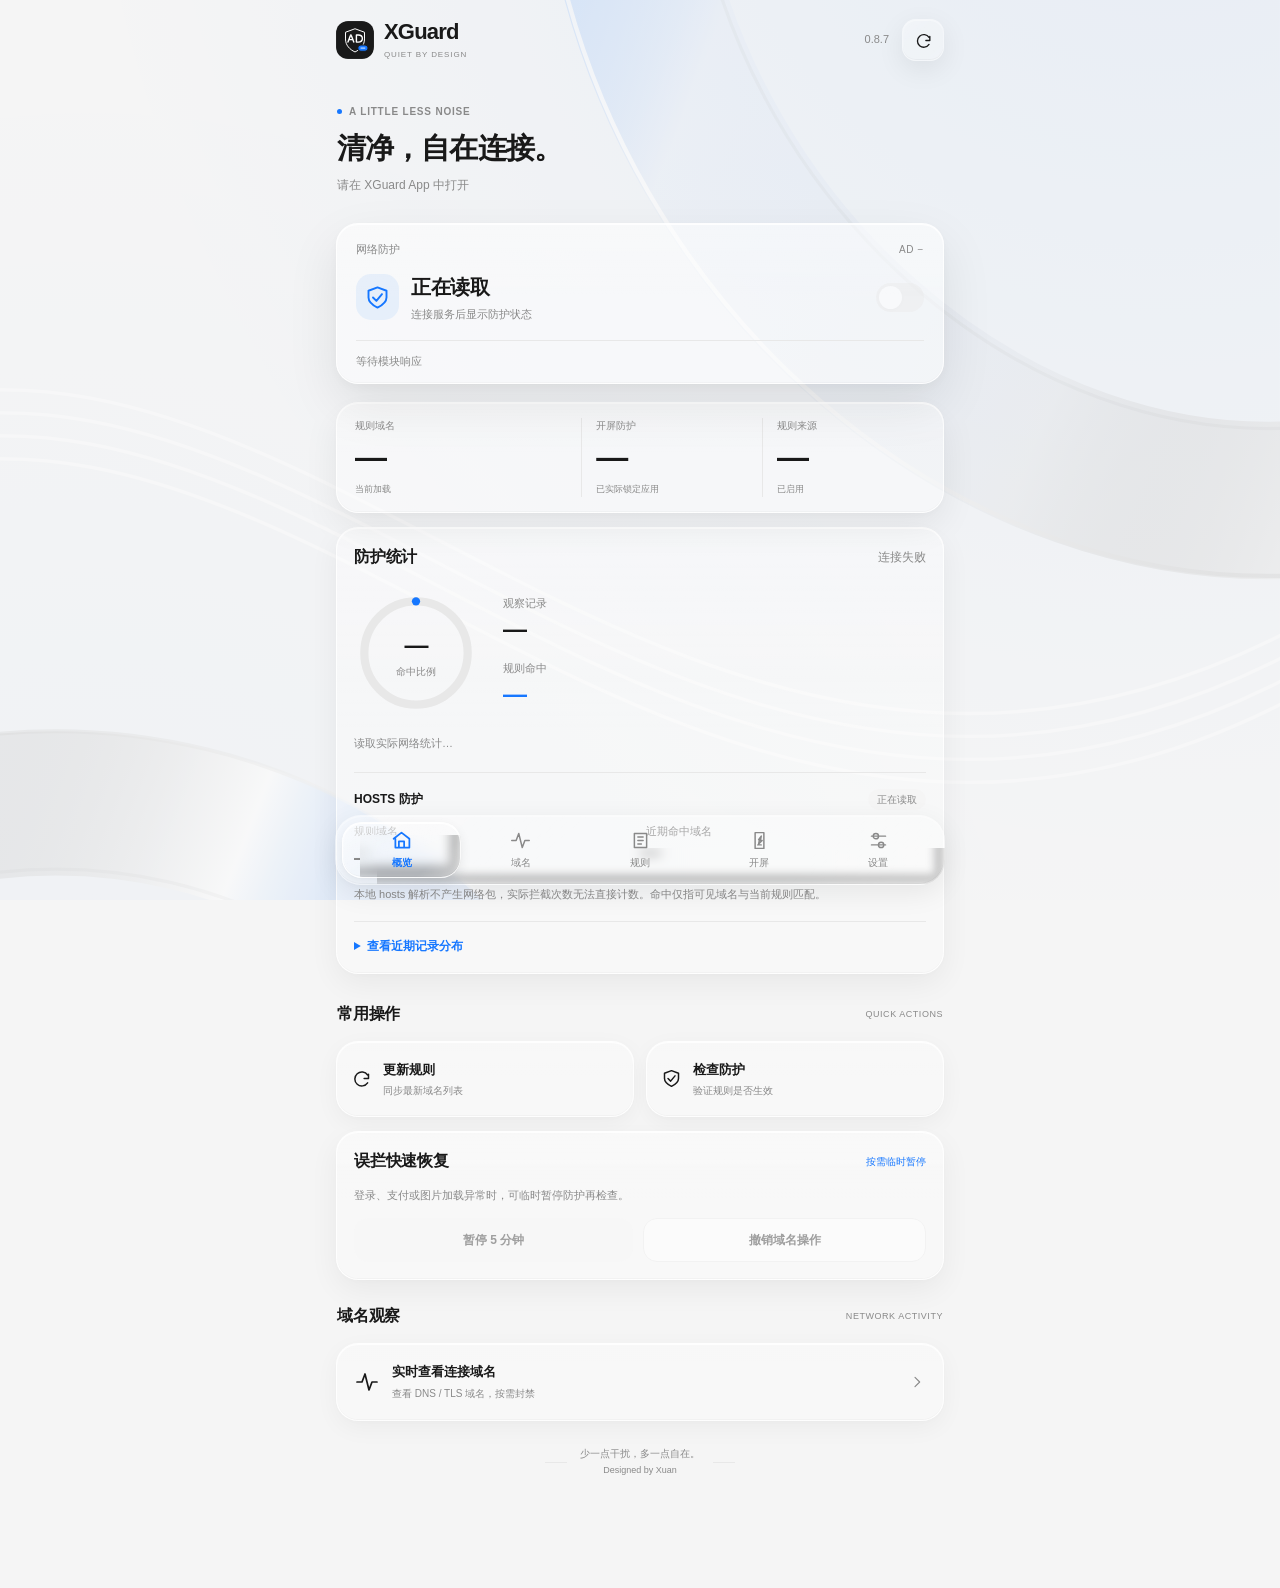
==== commit fcf021fd: "feat: add protection recovery, rule rollback and health maintenance for v0.8.7" ====
--- a/no-root/app/assets/index.html
+++ b/no-root/app/assets/index.html
@@ -12,7 +12,7 @@
 <symbol id="i-arrow" viewBox="0 0 24 24"><path d="m9 5 7 7-7 7"/></symbol>
 <symbol id="i-shield" viewBox="0 0 24 24"><path d="m12 3 8 3v6c0 4-4 7-8 9-4-2-8-5-8-9V6zM8 12l3 3 5-6"/></symbol>
 </defs></svg>
-<div class="app-shell"><header class="brand"><img src="logo.svg" alt="" width="38" height="38"><div class="brand-wordmark"><span class="brand-name">XGuard</span><small>QUIET BY DESIGN</small></div><span id="header-version" class="version-tag">0.8.6</span><button id="refresh" class="icon-button glass" aria-label="刷新状态"><svg><use href="#i-refresh"/></svg></button></header><main>
+<div class="app-shell"><header class="brand"><img src="logo.svg" alt="" width="38" height="38"><div class="brand-wordmark"><span class="brand-name">XGuard</span><small>QUIET BY DESIGN</small></div><span id="header-version" class="version-tag">0.8.7</span><button id="refresh" class="icon-button glass" aria-label="刷新状态"><svg><use href="#i-refresh"/></svg></button></header><main>
 <section id="home" class="page">
 <div class="page-heading"><p class="eyebrow"><span class="eyebrow-dot"></span> A LITTLE LESS NOISE</p><h1>清净，自在连接。</h1><p id="connection" class="muted" role="status">正在连接模块…</p></div>
 <article class="protection-card"><div class="protection-kicker"><span>网络防护</span><span class="protection-badge">AD −</span></div><div class="protection-top"><span class="shield-icon"><svg><use href="#i-shield"/></svg></span><div class="protection-copy"><h2 id="protection-title">正在读取</h2><p id="mode">连接服务后显示防护状态</p></div><button id="toggle" class="switch" role="switch" aria-checked="false" aria-label="XGuard 防护开关" disabled></button></div><p id="summary" class="protection-summary">等待模块响应</p></article>
@@ -24,7 +24,7 @@
 <div id="hosts-stats" class="hosts-stats"><div class="hosts-heading"><b>HOSTS 防护</b><span id="hosts-state" class="stat-badge">正在读取</span></div><div class="hosts-metrics"><div><span>规则域名</span><strong id="hosts-rule-count">—</strong></div><div><span>近期命中域名</span><strong id="hosts-matched-domains">—</strong></div></div><p class="muted micro">本地 hosts 解析不产生网络包，实际拦截次数无法直接计数。命中仅指可见域名与当前规则匹配。</p></div>
 <details class="traffic-details"><summary>查看近期记录分布</summary><div class="chart-heading"><b>近 12 分钟</b><span><i class="chart-key observed-key"></i>记录 <i class="chart-key matched-key"></i><span id="chart-matched-label">命中</span></span></div><svg id="traffic-chart" class="traffic-chart" viewBox="0 0 288 88" role="img" aria-label="最近记录的分钟分布"></svg><div class="chart-axis"><span>12 分钟前</span><span>现在</span></div><p id="traffic-chart-note" class="muted micro"></p><div class="chart-heading"><b id="traffic-top-title">近期规则命中域名</b><small>最多 5 项</small></div><div id="traffic-top" class="traffic-top"></div></details></article>
 <div class="section-heading"><h2>常用操作</h2><span class="subtle">QUICK ACTIONS</span></div><div class="quick-actions"><button id="update"><svg><use href="#i-refresh"/></svg><span>更新规则<small>同步最新域名列表</small></span><svg class="chevron"><use href="#i-arrow"/></svg></button><button id="test"><svg><use href="#i-shield"/></svg><span>检查防护<small>验证规则是否生效</small></span><svg class="chevron"><use href="#i-arrow"/></svg></button></div>
-<p id="update-info" class="muted micro"></p>
+<article class="card recovery-card"><div class="section-heading"><h2>误拦快速恢复</h2><small id="pause-countdown" role="status">按需临时暂停</small></div><p id="pause-note" class="muted micro">登录、支付或图片加载异常时，可临时暂停防护再检查。</p><div class="actions"><button id="pause-protection" class="secondary" disabled>暂停 5 分钟</button><button id="undo-domain" disabled>撤销域名操作</button></div></article><p id="update-info" class="muted micro"></p>
 <div class="section-heading"><h2>域名观察</h2><span class="subtle">NETWORK ACTIVITY</span></div><button id="activity-open" class="activity-entry"><svg><use href="#i-activity"/></svg><span><b>实时查看连接域名</b><small id="home-monitor-status">查看 DNS / TLS 域名，按需封禁</small></span><svg class="chevron"><use href="#i-arrow"/></svg></button>
 <div class="home-note"><span class="quiet-line"></span><p>少一点干扰，多一点自在。<small>Designed by Xuan</small></p><span class="quiet-line"></span></div></section>
 <section id="activity" class="page" hidden>
@@ -36,7 +36,7 @@
 <details class="editor-details" open><summary>手动查询与域名规则</summary><div class="domain-console"><label for="domain">输入域名</label><input id="domain" placeholder="ads.example.com" autocomplete="off" autocapitalize="off" spellcheck="false"><div class="actions"><button id="query-domain">查询</button><button id="allow-domain">放行</button><button id="block-domain" class="primary">封禁</button></div><p id="domain-result" class="muted micro" role="status"></p></div><div id="domains" class="list"></div></details></section>
 <section id="sources" class="page" hidden><div class="page-heading"><p class="eyebrow">RULES</p><h1>规则，按需选择。</h1><p class="muted">内置基线离线可用，切换来源即可重建规则。</p></div>
 <div class="section-heading"><h2>订阅来源</h2><button id="reset-sources" class="text-button">恢复默认</button></div><div id="source-list" class="card list"></div>
-<h2>自动更新</h2><article class="card"><label for="interval-open">更新间隔</label><select id="interval" hidden aria-hidden="true" tabindex="-1"><option value="0">仅手动</option><option value="6">每 6 小时</option><option value="12">每 12 小时</option><option value="24">每 24 小时</option><option value="48">每 48 小时</option><option value="168">每周</option></select><button id="interval-open" class="depth-trigger" aria-haspopup="dialog" aria-controls="interval-dialog" disabled><span><b id="interval-label">正在读取间隔</b><small id="interval-hint">按需选择规则更新频率</small></span><svg><use href="#i-arrow"/></svg></button><p id="auto-info" class="muted micro"></p></article>
+<article class="card"><div class="section-heading"><h2>规则更新与回滚</h2><button id="rollback-rules" class="text-button" disabled>恢复上一版</button></div><p id="rule-diff" class="muted micro">尚无本次更新记录</p><p id="backup-info" class="muted micro">正在读取规则快照…</p></article><h2>自动更新</h2><article class="card"><label for="interval-open">更新间隔</label><select id="interval" hidden aria-hidden="true" tabindex="-1"><option value="0">仅手动</option><option value="6">每 6 小时</option><option value="12">每 12 小时</option><option value="24">每 24 小时</option><option value="48">每 48 小时</option><option value="168">每周</option></select><button id="interval-open" class="depth-trigger" aria-haspopup="dialog" aria-controls="interval-dialog" disabled><span><b id="interval-label">正在读取间隔</b><small id="interval-hint">按需选择规则更新频率</small></span><svg><use href="#i-arrow"/></svg></button><p id="auto-info" class="muted micro"></p></article>
 <h2>自定义来源</h2><article class="card"><label for="source-url">hosts / 域名列表地址</label><input id="source-url" type="url" placeholder="https://example.com/hosts" autocapitalize="off" spellcheck="false"><button id="add-source" class="primary full">添加来源</button></article><div id="custom-sources" class="card list"></div></section>
 <section id="splash" class="page" hidden><div class="page-heading"><p class="eyebrow">SPLASH CONTROL</p><h1>打开应用，少一点等待。</h1><p class="muted">按应用管理广告缓存；数量按实际不可变锁定统计。弱占位可能被应用重建。</p></div><input id="filter-apps" placeholder="搜索应用名称或包名" aria-label="筛选开屏应用"><div id="splash-hits" class="card list"></div>
 <details class="editor-details"><summary>自定义开屏规则</summary><div class="card"><label for="package">应用包名</label><input id="package" placeholder="com.example.app" autocapitalize="off" spellcheck="false"><label for="rule-path">缓存相对路径</label><input id="rule-path" placeholder="files/splash 或 @sdcard:files/ad" autocapitalize="off" spellcheck="false"><button id="add-rule" class="primary full">添加并锁定</button></div><div id="user-rules" class="list"></div></details>
@@ -46,8 +46,8 @@
 <article class="card list"><label class="row" for="mount-mode"><span><b>挂载方式</b><small>推荐自动选择</small></span><select id="mount-mode"><option value="auto">自动</option><option value="bind">Bind</option><option value="overlay">Overlay</option><option value="zn">ZN</option><option value="hfr">HFR</option></select></label><label class="row" for="guard"><span><b>HTTPDNS IP 拦截</b><small>默认关闭，开启可能影响登录与支付</small></span><input id="guard" type="checkbox" role="switch"></label><label class="row" for="proxy-yield"><span><b>代理接管 hosts</b><small>检测到代理服务时，由代理负责域名防护</small></span><input id="proxy-yield" type="checkbox" role="switch"></label>
 <div class="row support-card"><span><b>为爱发电</b><small>你可以在此捐助以支持(⌒o⌒)</small></span><button id="show-donate" class="secondary">查看收款码 ♡</button></div>
 <label class="row" for="hide"><span><b>适配模块卸载列表</b><small>对已设置卸载模块的应用隐藏规则</small></span><input id="hide" type="checkbox" role="switch"></label><label class="row" for="max-rules"><span><b>规则上限</b><small>10,000 至 1,000,000</small></span><input id="max-rules" type="number" min="10000" max="1000000" step="10000"></label><div class="card-bottom"><button id="save-max" class="secondary">保存规则上限</button></div></article>
-<h2>诊断与恢复</h2><article class="card"><p id="runtime" class="muted micro"></p><div class="actions"><button id="logs">查看日志</button><button id="safe-mode">安全模式</button></div><p class="muted micro">安全模式切换后重启生效。</p></article>
-<article class="about"><img src="logo.svg" width="56" height="56" alt="XGuard 去广告标志"><h2>XGuard <span id="version">0.8.6</span></h2><p>作者 Xuan</p><small>基于惜故里丶的原始作品二次创作<br>保留原作者署名与开源许可</small><p><a class="project-link" href="https://github.com/oneorendless/XGuard" rel="noopener noreferrer">GitHub · oneorendless/XGuard ↗</a></p><details class="credits"><summary>开源致谢</summary><p>玻璃折射与高光算法改编自 <b>PrismalAGSL</b><br>© 2026 Saurav Sajeev · MIT License</p><button id="show-license" class="text-button">查看完整许可</button></details></article></section>
+<h2>运行健康</h2><article class="card health-card"><div class="section-heading"><h2 id="health-state">尚未检查</h2><small id="health-time"></small></div><p id="health-summary" class="muted micro">检查防护开关之外的实际运行状态，异常时可尝试修复。</p><div class="actions"><button id="health-check">检查运行</button><button id="health-repair" class="secondary">尝试修复</button></div><p class="muted micro">修复遵循当前防护开关、临时暂停和采集选择，不会自动打开已关闭的防护。</p></article><h2>诊断与恢复</h2><article class="card"><p id="runtime" class="muted micro"></p><div class="actions"><button id="logs">查看日志</button><button id="safe-mode">安全模式</button></div><p class="muted micro">安全模式切换后重启生效。</p></article>
+<article class="about"><img src="logo.svg" width="56" height="56" alt="XGuard 去广告标志"><h2>XGuard <span id="version">0.8.7</span></h2><p>作者 Xuan</p><small>基于惜故里丶的原始作品二次创作<br>保留原作者署名与开源许可</small><p><a class="project-link" href="https://github.com/oneorendless/XGuard" rel="noopener noreferrer">GitHub · oneorendless/XGuard ↗</a></p><details class="credits"><summary>开源致谢</summary><p>玻璃折射与高光算法改编自 <b>PrismalAGSL</b><br>© 2026 Saurav Sajeev · MIT License</p><button id="show-license" class="text-button">查看完整许可</button></details></article></section>
 <dialog id="donate-dialog" class="glass donate-dialog" aria-labelledby="donate-title"><div class="dialog-heading"><h2 id="donate-title">为爱发电</h2><form method="dialog"><button class="icon-button" aria-label="关闭捐助">×</button></form></div><p>你可以在此捐助以支持(⌒o⌒)</p><img src="donate.png" alt="支持 XGuard 的捐助收款码" loading="lazy"><form method="dialog"><button class="primary full">关闭</button></form></dialog>
 </main><nav class="bottom-nav" aria-label="主导航"><span class="nav-surface glass" aria-hidden="true"></span><span class="nav-lens glass" aria-hidden="true"></span><button data-tab="home" aria-selected="true"><svg><use href="#i-home"/></svg><span>概览</span></button><button data-tab="activity" aria-selected="false"><svg><use href="#i-activity"/></svg><span>域名</span></button><button data-tab="sources" aria-selected="false"><svg><use href="#i-rules"/></svg><span>规则</span></button><button data-tab="splash" aria-selected="false"><svg><use href="#i-splash"/></svg><span>开屏</span></button><button data-tab="settings" aria-selected="false"><svg><use href="#i-settings"/></svg><span>设置</span></button></nav></div>
 <div id="toast" role="status" hidden></div><dialog id="confirm-dialog" class="glass"><h2 id="confirm-title"></h2><p id="confirm-message"></p><div class="actions"><button id="confirm-no">取消</button><button id="confirm-yes" class="primary">确定</button></div></dialog><dialog id="license-dialog" class="glass"><h2>PrismalAGSL · MIT License</h2><pre>MIT License
@@ -73,4 +73,4 @@
 SOFTWARE.
 </pre><form method="dialog"><button class="primary full">关闭</button></form></dialog><dialog id="root-dialog" class="glass" aria-labelledby="root-title"><div class="root-mark"><svg><use href="#i-shield"/></svg></div><h2 id="root-title">开启本地 VPN 防护</h2><p>无需 Root，XGuard 通过 Android 本地 VPN 只拦截广告域名，不读取或转发其他网络内容。</p><p>点击下方按钮后，请在系统授权窗口中选择「允许」。锁屏后由前台服务继续运行。</p><p id="root-status" class="root-status micro" role="status"></p><div class="actions"><button id="root-later">稍后</button><button id="root-authorize" class="primary">授权并连接</button></div></dialog>
 <dialog id="check-dialog" class="glass" aria-labelledby="check-title"><div class="dialog-heading"><h2 id="check-title">防护检查</h2><form method="dialog"><button class="icon-button" aria-label="关闭检查结果">×</button></form></div><p id="check-state" role="status">正在检查防护…</p><details id="check-details"><summary>查看详细诊断</summary><pre id="test-result" hidden></pre></details><form method="dialog"><button class="primary full">完成</button></form></dialog><dialog id="logs-dialog" class="glass" aria-labelledby="logs-title"><div class="dialog-heading"><h2 id="logs-title">运行日志</h2><form method="dialog"><button class="icon-button" aria-label="关闭日志">×</button></form></div><p id="logs-state" role="status">正在读取日志…</p><pre id="log-output" hidden></pre><form method="dialog"><button class="primary full">完成</button></form></dialog>
-<dialog id="scan-depth-dialog" class="glass" aria-labelledby="scan-depth-title"><div class="dialog-heading"><h2 id="scan-depth-title">选择扫描深度</h2><form method="dialog"><button class="icon-button" aria-label="关闭扫描深度选择">×</button></form></div><p>选择目录查找的层数，仅影响候选发现；扫描后仍需手动添加规则。</p><div class="depth-options" role="group" aria-label="扫描深度选项"><button class="depth-option" data-depth="6" aria-pressed="false"><span class="depth-number">6<small>层</small></span><span><b>快速扫描</b><small>先查找常见位置，耗时较少</small></span><span class="depth-check">✓</span></button><button class="depth-option" data-depth="8" aria-pressed="true"><span class="depth-number">8<small>层</small></span><span><b>标准扫描 <em>推荐</em></b><small>兼顾扫描耗时与目录覆盖</small></span><span class="depth-check">✓</span></button><button class="depth-option" data-depth="12" aria-pressed="false"><span class="depth-number">12<small>层</small></span><span><b>深入扫描</b><small>查找更深目录，可能需要更久</small></span><span class="depth-check">✓</span></button></div><form method="dialog"><button class="secondary full">取消</button></form></dialog><dialog id="interval-dialog" class="glass" aria-labelledby="interval-title"><div class="dialog-heading"><h2 id="interval-title">自动更新间隔</h2><form method="dialog"><button class="icon-button" aria-label="关闭更新间隔选择">×</button></form></div><p id="interval-note">后台按所选间隔检查规则源，网络不可用时稍后重试。</p><div id="interval-options" class="interval-options" role="group" aria-label="更新间隔选项"></div><p id="interval-state" class="micro" role="status"></p><div class="actions"><button id="interval-cancel">取消</button><button id="interval-save" class="primary">保存</button></div></dialog></body></html>
+<dialog id="scan-depth-dialog" class="glass" aria-labelledby="scan-depth-title"><div class="dialog-heading"><h2 id="scan-depth-title">选择扫描深度</h2><form method="dialog"><button class="icon-button" aria-label="关闭扫描深度选择">×</button></form></div><p>选择目录查找的层数，仅影响候选发现；扫描后仍需手动添加规则。</p><div class="depth-options" role="group" aria-label="扫描深度选项"><button class="depth-option" data-depth="6" aria-pressed="false"><span class="depth-number">6<small>层</small></span><span><b>快速扫描</b><small>先查找常见位置，耗时较少</small></span><span class="depth-check">✓</span></button><button class="depth-option" data-depth="8" aria-pressed="true"><span class="depth-number">8<small>层</small></span><span><b>标准扫描 <em>推荐</em></b><small>兼顾扫描耗时与目录覆盖</small></span><span class="depth-check">✓</span></button><button class="depth-option" data-depth="12" aria-pressed="false"><span class="depth-number">12<small>层</small></span><span><b>深入扫描</b><small>查找更深目录，可能需要更久</small></span><span class="depth-check">✓</span></button></div><form method="dialog"><button class="secondary full">取消</button></form></dialog><dialog id="interval-dialog" class="glass" aria-labelledby="interval-title"><div class="dialog-heading"><h2 id="interval-title">自动更新间隔</h2><form method="dialog"><button class="icon-button" aria-label="关闭更新间隔选择">×</button></form></div><p id="interval-note">后台按所选间隔检查规则源，网络不可用时稍后重试。</p><div id="interval-options" class="interval-options" role="group" aria-label="更新间隔选项"></div><p id="interval-state" class="micro" role="status"></p><div class="actions"><button id="interval-cancel">取消</button><button id="interval-save" class="primary">保存</button></div></dialog><dialog id="health-dialog" class="glass" aria-labelledby="health-title"><div class="dialog-heading"><h2 id="health-title">运行健康检查</h2><form method="dialog"><button class="icon-button" aria-label="关闭运行检查">×</button></form></div><p id="health-result" role="status">正在检查…</p><div id="health-items" class="health-items"></div><form method="dialog"><button class="primary full">完成</button></form></dialog><dialog id="rule-update-dialog" class="glass" aria-labelledby="rule-update-title"><div class="dialog-heading"><h2 id="rule-update-title">规则更新结果</h2><form method="dialog"><button class="icon-button" aria-label="关闭更新结果">×</button></form></div><p id="rule-update-state" role="status">正在下载与核对规则…</p><div id="rule-update-summary" class="health-items"></div><form method="dialog"><button class="primary full">完成</button></form></dialog></body></html>
--- a/no-root/app/assets/style.css
+++ b/no-root/app/assets/style.css
@@ -80,3 +80,5 @@
   }
   .editor-details .card{background:transparent}
 }
+
+.recovery-card .section-heading,.health-card .section-heading{margin:0 0 12px;align-items:center;gap:12px}.recovery-card h2,.health-card h2{margin:0;font-size:16px}.recovery-card .section-heading small{font-size:10px;color:var(--primary);text-align:right;font-variant-numeric:tabular-nums}.recovery-card .actions{display:flex;gap:10px;flex-wrap:wrap}.recovery-card .actions button{flex:1;min-width:120px}.health-items{border:1px solid var(--divider);border-radius:14px;padding:0 14px;margin:18px 0;max-height:42dvh;overflow:auto}.health-items:empty{display:none}.health-items .row{padding:13px 0;min-width:0}.health-items .row b{font-size:12px}.health-items .row small{overflow-wrap:anywhere;line-height:1.6}.health-card p,.recovery-card p{line-height:1.7}#health-state{color:var(--primary)}#health-time{font-size:10px;color:var(--secondary-text)}#rule-diff,#backup-info{line-height:1.8}#rollback-rules{margin-top:4px}#health-result,#rule-update-state{line-height:1.7}
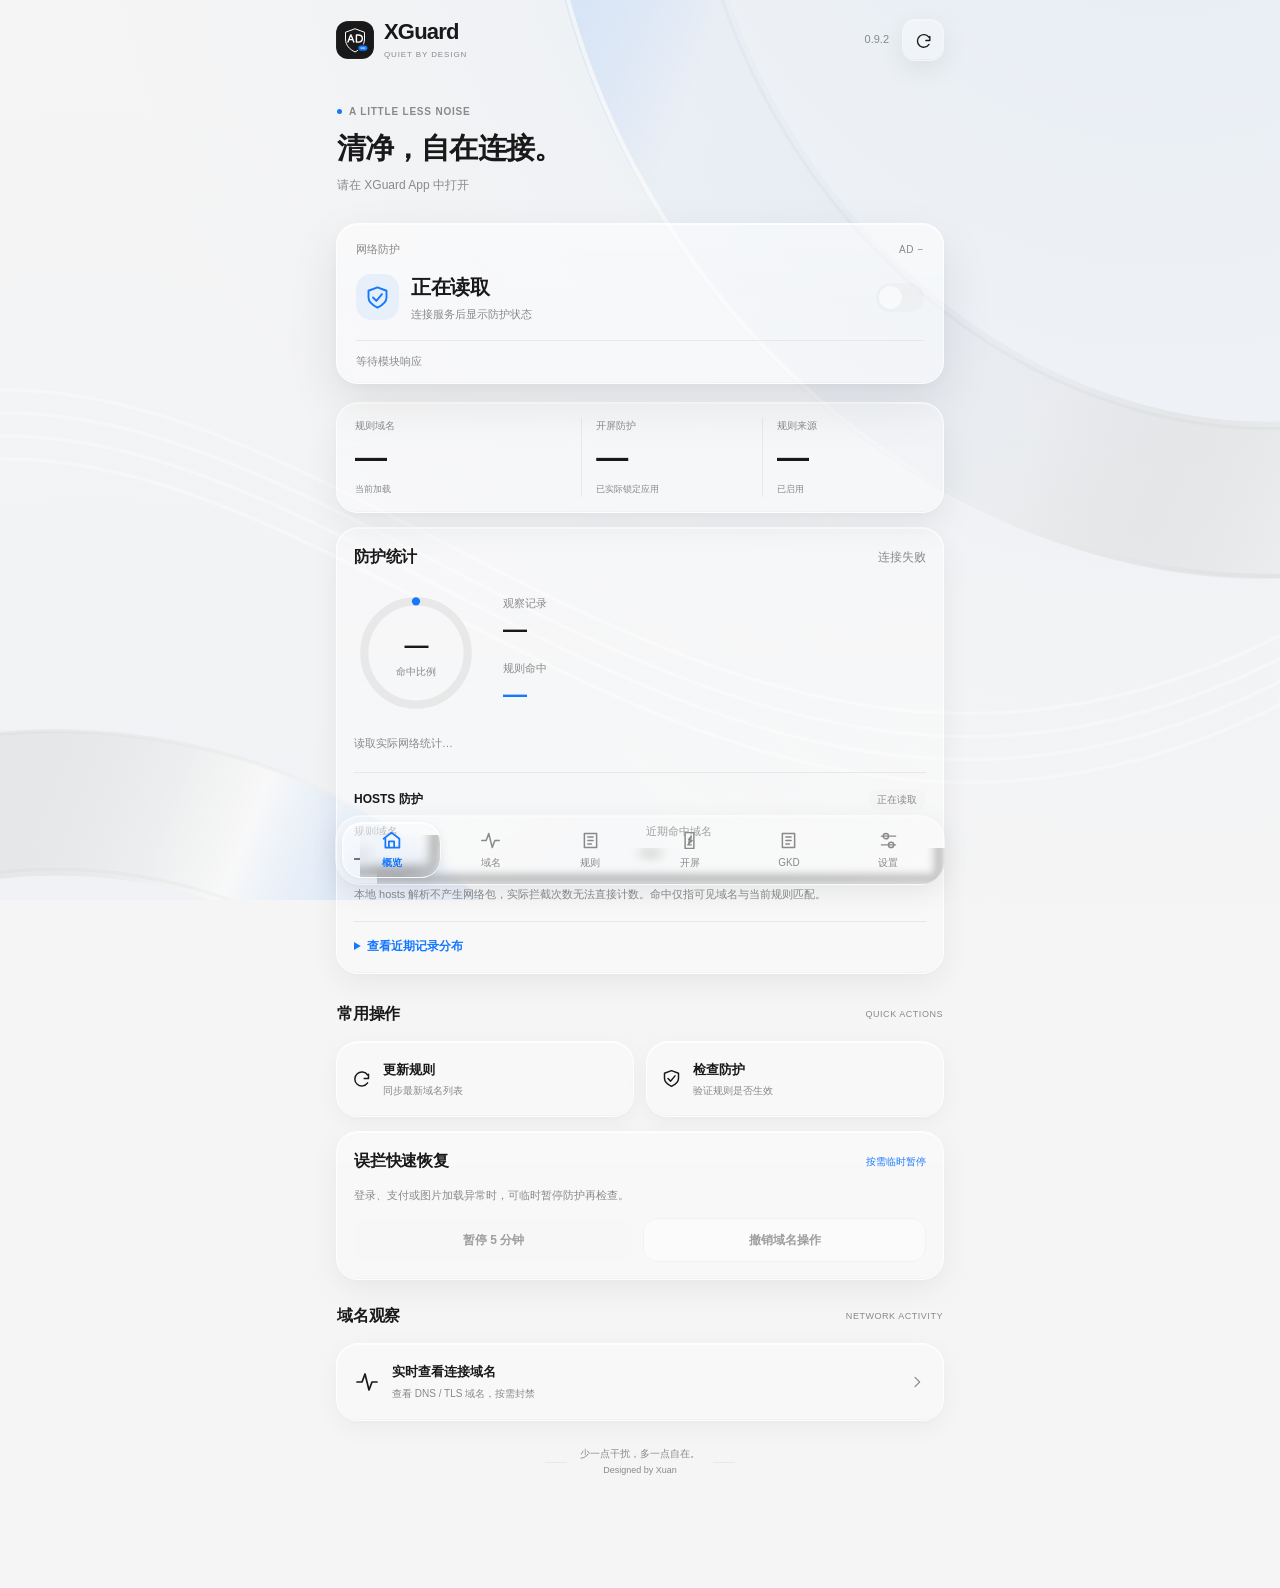
==== commit e2f06ace: "Release XGuard v0.9.2 with recent-task toggle" ====
--- a/no-root/app/assets/index.html
+++ b/no-root/app/assets/index.html
@@ -12,7 +12,7 @@
 <symbol id="i-arrow" viewBox="0 0 24 24"><path d="m9 5 7 7-7 7"/></symbol>
 <symbol id="i-shield" viewBox="0 0 24 24"><path d="m12 3 8 3v6c0 4-4 7-8 9-4-2-8-5-8-9V6zM8 12l3 3 5-6"/></symbol>
 </defs></svg>
-<div class="app-shell"><header class="brand"><img src="logo.svg" alt="" width="38" height="38"><div class="brand-wordmark"><span class="brand-name">XGuard</span><small>QUIET BY DESIGN</small></div><span id="header-version" class="version-tag">0.8.7</span><button id="refresh" class="icon-button glass" aria-label="刷新状态"><svg><use href="#i-refresh"/></svg></button></header><main>
+<div class="app-shell"><header class="brand"><img src="logo.svg" alt="" width="38" height="38"><div class="brand-wordmark"><span class="brand-name">XGuard</span><small>QUIET BY DESIGN</small></div><span id="header-version" class="version-tag">0.9.2</span><button id="refresh" class="icon-button glass" aria-label="刷新状态"><svg><use href="#i-refresh"/></svg></button></header><main>
 <section id="home" class="page">
 <div class="page-heading"><p class="eyebrow"><span class="eyebrow-dot"></span> A LITTLE LESS NOISE</p><h1>清净，自在连接。</h1><p id="connection" class="muted" role="status">正在连接模块…</p></div>
 <article class="protection-card"><div class="protection-kicker"><span>网络防护</span><span class="protection-badge">AD −</span></div><div class="protection-top"><span class="shield-icon"><svg><use href="#i-shield"/></svg></span><div class="protection-copy"><h2 id="protection-title">正在读取</h2><p id="mode">连接服务后显示防护状态</p></div><button id="toggle" class="switch" role="switch" aria-checked="false" aria-label="XGuard 防护开关" disabled></button></div><p id="summary" class="protection-summary">等待模块响应</p></article>
@@ -29,25 +29,25 @@
 <div class="home-note"><span class="quiet-line"></span><p>少一点干扰，多一点自在。<small>Designed by Xuan</small></p><span class="quiet-line"></span></div></section>
 <section id="activity" class="page" hidden>
 <div class="page-heading"><p class="eyebrow">NETWORK ACTIVITY</p><h1>实时域名</h1><p class="muted">看清连接，让每一次放行都有依据。</p></div>
+<details class="editor-details" open><summary>手动查询与域名规则</summary><div class="domain-console"><label for="domain">输入域名</label><input id="domain" placeholder="ads.example.com" autocomplete="off" autocapitalize="off" spellcheck="false"><div class="actions"><button id="query-domain">查询</button><button id="allow-domain">放行</button><button id="block-domain" class="primary">封禁</button></div><p id="domain-result" class="muted micro" role="status"></p></div><div id="domains" class="list"></div></details>
 <article class="monitor-card"><div><span id="monitor-dot" class="status-dot"></span><b id="monitor-state">正在读取采集状态</b><small id="activity-updated">—</small></div><button id="monitor-toggle" class="secondary">暂停采集</button></article><p id="monitor-detail" class="muted micro" role="status">采集明文 DNS 查询中的域名。</p>
 <div class="activity-toolbar"><input id="activity-search" type="search" placeholder="搜索连接域名" aria-label="搜索连接域名" autocomplete="off"><button id="activity-refresh" class="icon-button glass" aria-label="刷新域名"><svg><use href="#i-refresh"/></svg></button></div>
 <div class="activity-tabs" role="tablist" aria-label="域名筛选"><button data-filter="all" aria-selected="true">全部 <span id="activity-total">0</span></button><button data-filter="dns" aria-selected="false">DNS</button><button data-filter="tls" aria-selected="false">TLS</button><button data-filter="blocked" aria-selected="false">规则命中</button><button id="activity-clear" class="text-button">清空</button></div><div id="activity-list" class="activity-feed" aria-live="polite"></div>
 <p class="muted micro coverage-note">仅显示实际观察到的明文 DNS 查询。加密 DNS、ECH、QUIC、IPv6 DNS 和缓存命中可能没有域名。</p>
-<details class="editor-details" open><summary>手动查询与域名规则</summary><div class="domain-console"><label for="domain">输入域名</label><input id="domain" placeholder="ads.example.com" autocomplete="off" autocapitalize="off" spellcheck="false"><div class="actions"><button id="query-domain">查询</button><button id="allow-domain">放行</button><button id="block-domain" class="primary">封禁</button></div><p id="domain-result" class="muted micro" role="status"></p></div><div id="domains" class="list"></div></details></section>
+</section>
 <section id="sources" class="page" hidden><div class="page-heading"><p class="eyebrow">RULES</p><h1>规则，按需选择。</h1><p class="muted">内置基线离线可用，切换来源即可重建规则。</p></div>
 <div class="section-heading"><h2>订阅来源</h2><button id="reset-sources" class="text-button">恢复默认</button></div><div id="source-list" class="card list"></div>
 <article class="card"><div class="section-heading"><h2>规则更新与回滚</h2><button id="rollback-rules" class="text-button" disabled>恢复上一版</button></div><p id="rule-diff" class="muted micro">尚无本次更新记录</p><p id="backup-info" class="muted micro">正在读取规则快照…</p></article><h2>自动更新</h2><article class="card"><label for="interval-open">更新间隔</label><select id="interval" hidden aria-hidden="true" tabindex="-1"><option value="0">仅手动</option><option value="6">每 6 小时</option><option value="12">每 12 小时</option><option value="24">每 24 小时</option><option value="48">每 48 小时</option><option value="168">每周</option></select><button id="interval-open" class="depth-trigger" aria-haspopup="dialog" aria-controls="interval-dialog" disabled><span><b id="interval-label">正在读取间隔</b><small id="interval-hint">按需选择规则更新频率</small></span><svg><use href="#i-arrow"/></svg></button><p id="auto-info" class="muted micro"></p></article>
 <h2>自定义来源</h2><article class="card"><label for="source-url">hosts / 域名列表地址</label><input id="source-url" type="url" placeholder="https://example.com/hosts" autocapitalize="off" spellcheck="false"><button id="add-source" class="primary full">添加来源</button></article><div id="custom-sources" class="card list"></div></section>
-<section id="splash" class="page" hidden><div class="page-heading"><p class="eyebrow">SPLASH CONTROL</p><h1>打开应用，少一点等待。</h1><p class="muted">按应用管理广告缓存；数量按实际不可变锁定统计。弱占位可能被应用重建。</p></div><input id="filter-apps" placeholder="搜索应用名称或包名" aria-label="筛选开屏应用"><div id="splash-hits" class="card list"></div>
+<section id="splash" class="page" hidden><div class="page-heading"><p class="eyebrow">SPLASH CONTROL</p><h1>打开应用，少一点等待。</h1><p class="muted">按应用管理广告缓存；数量按实际不可变锁定统计。弱占位可能被应用重建。</p></div><p class="notice splash-help">如果开屏跳过无效，请先强制停止应用并清除应用缓存，再重新打开；不要清除应用数据。</p>
 <details class="editor-details"><summary>自定义开屏规则</summary><div class="card"><label for="package">应用包名</label><input id="package" placeholder="com.example.app" autocapitalize="off" spellcheck="false"><label for="rule-path">缓存相对路径</label><input id="rule-path" placeholder="files/splash 或 @sdcard:files/ad" autocapitalize="off" spellcheck="false"><button id="add-rule" class="primary full">添加并锁定</button></div><div id="user-rules" class="list"></div></details>
+<input id="filter-apps" placeholder="搜索应用名称或包名" aria-label="筛选开屏应用"><div id="splash-hits" class="card list"></div>
 <h2>发现缓存</h2><article class="card"><p class="muted micro">按应用分组列出候选目录，加入规则后才会锁定。可在上方填写包名缩小范围。</p><label for="scan-depth-open">扫描深度</label><select id="scan-depth" hidden aria-hidden="true" tabindex="-1"><option value="6">6 层 · 较快</option><option value="8" selected>8 层 · 推荐</option><option value="12">12 层 · 深入扫描</option></select><button id="scan-depth-open" class="depth-trigger" aria-haspopup="dialog" aria-controls="scan-depth-dialog"><span><b id="scan-depth-label">标准扫描 · 8 层</b><small id="scan-depth-hint">兼顾扫描耗时与目录覆盖</small></span><svg><use href="#i-arrow"/></svg></button><button id="discover" class="full">扫描候选</button><p id="scan-state" class="muted micro" role="status"></p><input id="candidate-filter" type="search" placeholder="搜索应用名称、包名或路径" aria-label="筛选候选缓存"><div id="candidates" class="list"></div></article></section>
 <section id="settings" class="page" hidden><div class="page-heading"><p class="eyebrow">SETTINGS</p><h1>保持简单。</h1><p class="muted">调整防护，查看运行状态。</p></div>
+<article class="card list"><div class="row support-card featured-support"><span><b>为爱发电</b><small>你可以在此捐助以支持(⌒o⌒)</small></span><button id="show-donate" class="primary">查看收款码 ♡</button></div><label class="row" for="mount-mode"><span><b>挂载方式</b><small>推荐自动选择</small></span><select id="mount-mode"><option value="auto">自动</option><option value="bind">Bind</option><option value="overlay">Overlay</option><option value="zn">ZN</option><option value="hfr">HFR</option></select></label><label class="row" for="guard"><span><b>HTTPDNS IP 拦截</b><small>默认关闭，开启可能影响登录与支付</small></span><input id="guard" type="checkbox" role="switch"></label><label class="row" for="proxy-yield"><span><b>代理接管 hosts</b><small>检测到代理服务时，由代理负责域名防护</small></span><input id="proxy-yield" type="checkbox" role="switch"></label><label class="row" for="hide"><span><b>适配模块卸载列表</b><small>对已设置卸载模块的应用隐藏规则</small></span><input id="hide" type="checkbox" role="switch"></label><label class="row" for="max-rules"><span><b>规则上限</b><small>10,000 至 1,000,000</small></span><input id="max-rules" type="number" min="10000" max="1000000" step="10000"></label><div class="card-bottom"><button id="save-max" class="secondary">保存规则上限</button></div></article>
 <article class="card list"><label class="row" for="display-theme"><span><b>显示方式</b><small>选择浅色、深色或随系统</small></span><select id="display-theme"><option value="system">随系统</option><option value="light">浅色</option><option value="dark">深色</option></select></label></article>
-<article class="card list"><label class="row" for="mount-mode"><span><b>挂载方式</b><small>推荐自动选择</small></span><select id="mount-mode"><option value="auto">自动</option><option value="bind">Bind</option><option value="overlay">Overlay</option><option value="zn">ZN</option><option value="hfr">HFR</option></select></label><label class="row" for="guard"><span><b>HTTPDNS IP 拦截</b><small>默认关闭，开启可能影响登录与支付</small></span><input id="guard" type="checkbox" role="switch"></label><label class="row" for="proxy-yield"><span><b>代理接管 hosts</b><small>检测到代理服务时，由代理负责域名防护</small></span><input id="proxy-yield" type="checkbox" role="switch"></label>
-<div class="row support-card"><span><b>为爱发电</b><small>你可以在此捐助以支持(⌒o⌒)</small></span><button id="show-donate" class="secondary">查看收款码 ♡</button></div>
-<label class="row" for="hide"><span><b>适配模块卸载列表</b><small>对已设置卸载模块的应用隐藏规则</small></span><input id="hide" type="checkbox" role="switch"></label><label class="row" for="max-rules"><span><b>规则上限</b><small>10,000 至 1,000,000</small></span><input id="max-rules" type="number" min="10000" max="1000000" step="10000"></label><div class="card-bottom"><button id="save-max" class="secondary">保存规则上限</button></div></article>
 <h2>运行健康</h2><article class="card health-card"><div class="section-heading"><h2 id="health-state">尚未检查</h2><small id="health-time"></small></div><p id="health-summary" class="muted micro">检查防护开关之外的实际运行状态，异常时可尝试修复。</p><div class="actions"><button id="health-check">检查运行</button><button id="health-repair" class="secondary">尝试修复</button></div><p class="muted micro">修复遵循当前防护开关、临时暂停和采集选择，不会自动打开已关闭的防护。</p></article><h2>诊断与恢复</h2><article class="card"><p id="runtime" class="muted micro"></p><div class="actions"><button id="logs">查看日志</button><button id="safe-mode">安全模式</button></div><p class="muted micro">安全模式切换后重启生效。</p></article>
-<article class="about"><img src="logo.svg" width="56" height="56" alt="XGuard 去广告标志"><h2>XGuard <span id="version">0.8.7</span></h2><p>作者 Xuan</p><small>基于惜故里丶的原始作品二次创作<br>保留原作者署名与开源许可</small><p><a class="project-link" href="https://github.com/oneorendless/XGuard" rel="noopener noreferrer">GitHub · oneorendless/XGuard ↗</a></p><details class="credits"><summary>开源致谢</summary><p>玻璃折射与高光算法改编自 <b>PrismalAGSL</b><br>© 2026 Saurav Sajeev · MIT License</p><button id="show-license" class="text-button">查看完整许可</button></details></article></section>
+<article class="about"><img src="logo.svg" width="56" height="56" alt="XGuard 去广告标志"><h2>XGuard <span id="version">0.9.2</span></h2><p>作者 Xuan</p><small>基于惜故里丶的原始作品二次创作<br>保留原作者署名与开源许可</small><p><a class="project-link" href="https://github.com/oneorendless/XGuard" rel="noopener noreferrer">GitHub · oneorendless/XGuard ↗</a></p><details class="credits"><summary>开源致谢</summary><p>玻璃折射与高光算法改编自 <b>PrismalAGSL</b><br>GKD 风格规则引擎参考 <b>gkd-1.13.2</b>，本项目按 GNU GPL v3.0 发布<br>© 2026 Saurav Sajeev · MIT License</p><p><a class="topic-link" href="https://github.com/topics/gkd-subscription" rel="noopener noreferrer">浏览 GKD 订阅主题 ↗</a></p><button id="show-license" class="text-button">查看 MIT 许可</button><button id="show-gpl-license" class="text-button">查看 GPLv3 条款</button></details></article></section>
 <dialog id="donate-dialog" class="glass donate-dialog" aria-labelledby="donate-title"><div class="dialog-heading"><h2 id="donate-title">为爱发电</h2><form method="dialog"><button class="icon-button" aria-label="关闭捐助">×</button></form></div><p>你可以在此捐助以支持(⌒o⌒)</p><img src="donate.png" alt="支持 XGuard 的捐助收款码" loading="lazy"><form method="dialog"><button class="primary full">关闭</button></form></dialog>
 </main><nav class="bottom-nav" aria-label="主导航"><span class="nav-surface glass" aria-hidden="true"></span><span class="nav-lens glass" aria-hidden="true"></span><button data-tab="home" aria-selected="true"><svg><use href="#i-home"/></svg><span>概览</span></button><button data-tab="activity" aria-selected="false"><svg><use href="#i-activity"/></svg><span>域名</span></button><button data-tab="sources" aria-selected="false"><svg><use href="#i-rules"/></svg><span>规则</span></button><button data-tab="splash" aria-selected="false"><svg><use href="#i-splash"/></svg><span>开屏</span></button><button data-tab="settings" aria-selected="false"><svg><use href="#i-settings"/></svg><span>设置</span></button></nav></div>
 <div id="toast" role="status" hidden></div><dialog id="confirm-dialog" class="glass"><h2 id="confirm-title"></h2><p id="confirm-message"></p><div class="actions"><button id="confirm-no">取消</button><button id="confirm-yes" class="primary">确定</button></div></dialog><dialog id="license-dialog" class="glass"><h2>PrismalAGSL · MIT License</h2><pre>MIT License
@@ -71,6 +71,6 @@
 LIABILITY, WHETHER IN AN ACTION OF CONTRACT, TORT OR OTHERWISE, ARISING FROM,
 OUT OF OR IN CONNECTION WITH THE SOFTWARE OR THE USE OR OTHER DEALINGS IN THE
 SOFTWARE.
-</pre><form method="dialog"><button class="primary full">关闭</button></form></dialog><dialog id="root-dialog" class="glass" aria-labelledby="root-title"><div class="root-mark"><svg><use href="#i-shield"/></svg></div><h2 id="root-title">开启本地 VPN 防护</h2><p>无需 Root，XGuard 通过 Android 本地 VPN 只拦截广告域名，不读取或转发其他网络内容。</p><p>点击下方按钮后，请在系统授权窗口中选择「允许」。锁屏后由前台服务继续运行。</p><p id="root-status" class="root-status micro" role="status"></p><div class="actions"><button id="root-later">稍后</button><button id="root-authorize" class="primary">授权并连接</button></div></dialog>
+</pre><form method="dialog"><button class="primary full">关闭</button></form></dialog><dialog id="root-dialog" class="glass" aria-labelledby="root-title"><div class="root-mark"><svg><use href="#i-shield"/></svg></div><h2 id="root-title">开启本地 VPN 防护</h2><p>无需 Root，XGuard 通过 Android 本地 VPN 只拦截广告域名，不读取或转发其他网络内容。</p><p>点击下方按钮后，请在系统授权窗口中选择「允许」。锁屏后由前台服务继续运行。</p><div class="permission-row"><b>无障碍服务</b><span id="root-accessibility-state">检查中</span><button id="root-open-accessibility" class="secondary">打开无障碍设置</button></div><p class="muted micro">首次打开会依次申请运行权限和无障碍服务。订阅下载不需要无障碍，规则执行需要启用 XGuard。</p><p id="root-status" class="root-status micro" role="status"></p><div class="actions"><button id="root-later">稍后</button><button id="root-authorize" class="primary">授权并连接</button></div></dialog>
 <dialog id="check-dialog" class="glass" aria-labelledby="check-title"><div class="dialog-heading"><h2 id="check-title">防护检查</h2><form method="dialog"><button class="icon-button" aria-label="关闭检查结果">×</button></form></div><p id="check-state" role="status">正在检查防护…</p><details id="check-details"><summary>查看详细诊断</summary><pre id="test-result" hidden></pre></details><form method="dialog"><button class="primary full">完成</button></form></dialog><dialog id="logs-dialog" class="glass" aria-labelledby="logs-title"><div class="dialog-heading"><h2 id="logs-title">运行日志</h2><form method="dialog"><button class="icon-button" aria-label="关闭日志">×</button></form></div><p id="logs-state" role="status">正在读取日志…</p><pre id="log-output" hidden></pre><form method="dialog"><button class="primary full">完成</button></form></dialog>
 <dialog id="scan-depth-dialog" class="glass" aria-labelledby="scan-depth-title"><div class="dialog-heading"><h2 id="scan-depth-title">选择扫描深度</h2><form method="dialog"><button class="icon-button" aria-label="关闭扫描深度选择">×</button></form></div><p>选择目录查找的层数，仅影响候选发现；扫描后仍需手动添加规则。</p><div class="depth-options" role="group" aria-label="扫描深度选项"><button class="depth-option" data-depth="6" aria-pressed="false"><span class="depth-number">6<small>层</small></span><span><b>快速扫描</b><small>先查找常见位置，耗时较少</small></span><span class="depth-check">✓</span></button><button class="depth-option" data-depth="8" aria-pressed="true"><span class="depth-number">8<small>层</small></span><span><b>标准扫描 <em>推荐</em></b><small>兼顾扫描耗时与目录覆盖</small></span><span class="depth-check">✓</span></button><button class="depth-option" data-depth="12" aria-pressed="false"><span class="depth-number">12<small>层</small></span><span><b>深入扫描</b><small>查找更深目录，可能需要更久</small></span><span class="depth-check">✓</span></button></div><form method="dialog"><button class="secondary full">取消</button></form></dialog><dialog id="interval-dialog" class="glass" aria-labelledby="interval-title"><div class="dialog-heading"><h2 id="interval-title">自动更新间隔</h2><form method="dialog"><button class="icon-button" aria-label="关闭更新间隔选择">×</button></form></div><p id="interval-note">后台按所选间隔检查规则源，网络不可用时稍后重试。</p><div id="interval-options" class="interval-options" role="group" aria-label="更新间隔选项"></div><p id="interval-state" class="micro" role="status"></p><div class="actions"><button id="interval-cancel">取消</button><button id="interval-save" class="primary">保存</button></div></dialog><dialog id="health-dialog" class="glass" aria-labelledby="health-title"><div class="dialog-heading"><h2 id="health-title">运行健康检查</h2><form method="dialog"><button class="icon-button" aria-label="关闭运行检查">×</button></form></div><p id="health-result" role="status">正在检查…</p><div id="health-items" class="health-items"></div><form method="dialog"><button class="primary full">完成</button></form></dialog><dialog id="rule-update-dialog" class="glass" aria-labelledby="rule-update-title"><div class="dialog-heading"><h2 id="rule-update-title">规则更新结果</h2><form method="dialog"><button class="icon-button" aria-label="关闭更新结果">×</button></form></div><p id="rule-update-state" role="status">正在下载与核对规则…</p><div id="rule-update-summary" class="health-items"></div><form method="dialog"><button class="primary full">完成</button></form></dialog></body></html>
--- a/no-root/app/assets/theme.css
+++ b/no-root/app/assets/theme.css
@@ -23,7 +23,8 @@
   --shadow: 0 10px 30px rgba(0,0,0,.055), 0 2px 8px rgba(0,0,0,.02);
   --scrim: rgba(0,0,0,.28);
   --glass-blur: 6px;
-  --nav-lens-tint: rgba(255,255,255,.16);
+  --nav-surface-tint: rgba(255,255,255,.20);
+  --nav-lens-tint: rgba(255,255,255,.13);
   --nav-lens-sheen: rgba(255,255,255,.22);
   --nav-lens-rim: rgba(255,255,255,.85);
   --nav-lens-highlight: rgba(255,255,255,.90);
@@ -62,7 +63,8 @@
     --on-surface-rgb: 255,255,255;
     --glass-tint: rgba(28,28,30,.26);
     --dialog-tint: rgba(28,28,30,.48);
-    --nav-lens-tint: rgba(28,28,30,.20);
+    --nav-surface-tint: rgba(28,28,30,.20);
+    --nav-lens-tint: rgba(28,28,30,.16);
     --nav-lens-sheen: rgba(22,119,255,.07);
     --nav-lens-rim: rgba(255,255,255,.13);
     --nav-lens-highlight: rgba(255,255,255,.19);
--- a/no-root/app/assets/style.css
+++ b/no-root/app/assets/style.css
@@ -8,9 +8,9 @@
   --glass-rim:var(--nav-lens-rim);--glass-highlight:var(--nav-lens-highlight);
   --glass-shadow:var(--nav-lens-shadow);
   position:absolute;z-index:1;pointer-events:none;top:7px;bottom:7px;left:7px;
-  width:calc((100% - 14px)/5);border-radius:20px;
+  width:calc((100% - 14px)/6);border-radius:20px;
   background:linear-gradient(160deg,var(--nav-lens-sheen),transparent 55%),var(--nav-lens-tint);
-  transform:translateX(calc(var(--tab-index)*100%));transition:transform .28s var(--motion-spring);
+  transform:translateX(calc(var(--tab-index)*100%));transition:transform .55s cubic-bezier(.22,.7,.22,1);
 }#toast{position:fixed;z-index:10;bottom:calc(102px + env(safe-area-inset-bottom));left:50%;transform:translateX(-50%);max-width:90%;width:max-content;padding:12px 18px;border-radius:16px;background:var(--on-surface);color:var(--surface);font-size:12px;box-shadow:var(--glass-shadow)}dialog{position:fixed;width:calc(100% - 40px);max-width:380px;border-radius:24px;padding:24px;color:var(--on-surface);background:var(--surface);border:0;max-height:85dvh;overflow:auto}dialog.glass{background:var(--dialog-tint)}dialog h2{margin:0;font-size:20px;letter-spacing:-.4px}dialog p{font-size:13px;line-height:1.8;color:var(--secondary-text)}dialog::backdrop{background:var(--scrim);-webkit-backdrop-filter:blur(2px);backdrop-filter:blur(2px)}.root-mark{width:50px;height:50px;display:flex;align-items:center;justify-content:center;border-radius:17px;color:var(--primary);background:rgba(var(--primary-rgb),.08);margin-bottom:16px}.root-mark svg{width:29px;height:29px}.root-status{min-height:20px}#license-dialog pre{max-height:55dvh;text-align:left;font-size:11px}button:focus-visible,input[type=checkbox]:focus-visible,summary:focus-visible,a:focus-visible{outline:2px solid var(--primary);outline-offset:3px}.app-shell[aria-busy=true] main{cursor:progress}.app-shell[aria-busy=true] main button{pointer-events:none;opacity:.45}.app-shell[aria-busy=true] #refresh svg{animation:working .8s linear infinite}@keyframes working{to{transform:rotate(360deg)}}[hidden]{display:none!important}html[data-glass-renderer=solid] .glass{background:var(--surface);-webkit-backdrop-filter:none!important;backdrop-filter:none!important;border-color:var(--divider)}@media(min-width:721px){main{padding-left:36px;padding-right:36px}.brand{padding-left:36px;padding-right:36px}.page-heading{padding-top:24px}.metrics strong{font-size:32px}}@media(max-width:360px){main{padding-left:18px;padding-right:18px}.brand{padding-left:18px;padding-right:18px;gap:8px}h1{font-size:26px}.metrics strong{font-size:24px}.metrics article{padding-left:12px;padding-right:12px}.activity-tabs{gap:12px}.activity-tabs>button{font-size:10px}.quick-actions{gap:10px}.quick-actions button{padding:14px 11px;gap:8px}.quick-actions span{font-size:12px}.quick-actions small{font-size:9px}.domain-actions button{padding:6px 7px;font-size:10px}.activity-row{gap:7px;padding-left:11px;padding-right:11px}.activity-row strong{font-size:11px}.protection-copy h2{font-size:18px}.protection-card{padding-left:16px;padding-right:16px}.subtle{font-size:8px}.row{gap:9px}.row b{font-size:12px}.row small{font-size:10px}}@media(prefers-reduced-motion:reduce){*,*:before,*:after{transition:none!important;animation:none!important}button:active{transform:none}}@media(prefers-reduced-transparency:reduce){.glass,dialog.glass{background:var(--surface);-webkit-backdrop-filter:none!important;backdrop-filter:none!important;border-color:var(--divider)}}
 .dialog-heading{display:flex;align-items:center;justify-content:space-between;gap:12px}.dialog-heading form{margin:0}.dialog-heading .icon-button{font-size:24px;font-weight:400;color:var(--secondary-text);background:transparent}.root-status{color:var(--primary)}#check-state{color:var(--on-surface)}#check-details{border-top:1px solid var(--divider);margin-top:15px}#check-dialog pre{max-height:36dvh}dialog{animation:page-in .18s var(--motion-page)}
 .app-shell{position:relative;z-index:1}
@@ -74,6 +74,7 @@
 .rule-group .row{min-width:0}.rule-group .row>span{min-width:0;flex:1}.rule-group .row b,.rule-group .row small{overflow-wrap:anywhere}.app-icon{width:40px;height:40px;border-radius:11px;object-fit:contain;flex-shrink:0}.rule-group>.row{padding-left:14px}.rule-group>.actions,.rule-group>button{margin:8px 0 16px}.rule-group .actions{flex-wrap:wrap}
 .project-link{color:var(--primary);overflow-wrap:anywhere}.donate-dialog{max-height:85dvh;overflow:auto}.donate-dialog>img{display:block;width:100%;height:auto;border-radius:14px;margin:16px auto}.donate-dialog p{text-align:center}
 .support-card h2{margin-top:0}.support-card p{color:var(--secondary-text)}#scan-depth{margin-bottom:12px}#candidate-filter{margin:12px 0}#candidates .rule-group{margin-top:8px}#display-theme{max-width:140px}
+.featured-support{border-color:rgba(var(--primary-rgb),.35);background:rgba(var(--primary-rgb),.09)}.featured-support b{color:var(--primary);font-size:16px;font-weight:700}.featured-support small{line-height:1.6}.featured-support .primary{box-shadow:0 4px 14px rgba(var(--primary-rgb),.2)}#activity>.editor-details{margin-top:0;margin-bottom:20px}#splash>#filter-apps{margin-top:24px}.splash-help{line-height:1.8}
 @media(prefers-reduced-transparency:reduce){
   .protection-card,.metrics,.card,.quick-actions button,.activity-entry,.monitor-card,.activity-feed,.editor-details,.notice{
     background:var(--surface);-webkit-backdrop-filter:none;backdrop-filter:none;
@@ -82,3 +83,5 @@
 }
 
 .recovery-card .section-heading,.health-card .section-heading{margin:0 0 12px;align-items:center;gap:12px}.recovery-card h2,.health-card h2{margin:0;font-size:16px}.recovery-card .section-heading small{font-size:10px;color:var(--primary);text-align:right;font-variant-numeric:tabular-nums}.recovery-card .actions{display:flex;gap:10px;flex-wrap:wrap}.recovery-card .actions button{flex:1;min-width:120px}.health-items{border:1px solid var(--divider);border-radius:14px;padding:0 14px;margin:18px 0;max-height:42dvh;overflow:auto}.health-items:empty{display:none}.health-items .row{padding:13px 0;min-width:0}.health-items .row b{font-size:12px}.health-items .row small{overflow-wrap:anywhere;line-height:1.6}.health-card p,.recovery-card p{line-height:1.7}#health-state{color:var(--primary)}#health-time{font-size:10px;color:var(--secondary-text)}#rule-diff,#backup-info{line-height:1.8}#rollback-rules{margin-top:4px}#health-result,#rule-update-state{line-height:1.7}
+.gkd-source{padding:0 16px 16px;border-bottom:1px solid var(--divider)}.gkd-source:last-child{border-bottom:0}.gkd-source>small{display:block;overflow-wrap:anywhere;white-space:pre-wrap}.gkd-source .actions{margin-top:12px}.gkd-source .row{padding-left:0;padding-right:0}.gkd-source .row>span{min-width:0;flex:1}.gkd-source b{overflow-wrap:anywhere}.permission-row{display:grid;gap:8px;margin:16px 0}.nav-surface{--glass-tint:var(--nav-surface-tint)}
+.gkd-recents-card{margin-bottom:14px}.gkd-recents-card .row{padding:6px 2px}.gkd-recents-card b{color:var(--primary);font-size:16px}.gkd-recents-card small{line-height:1.7}
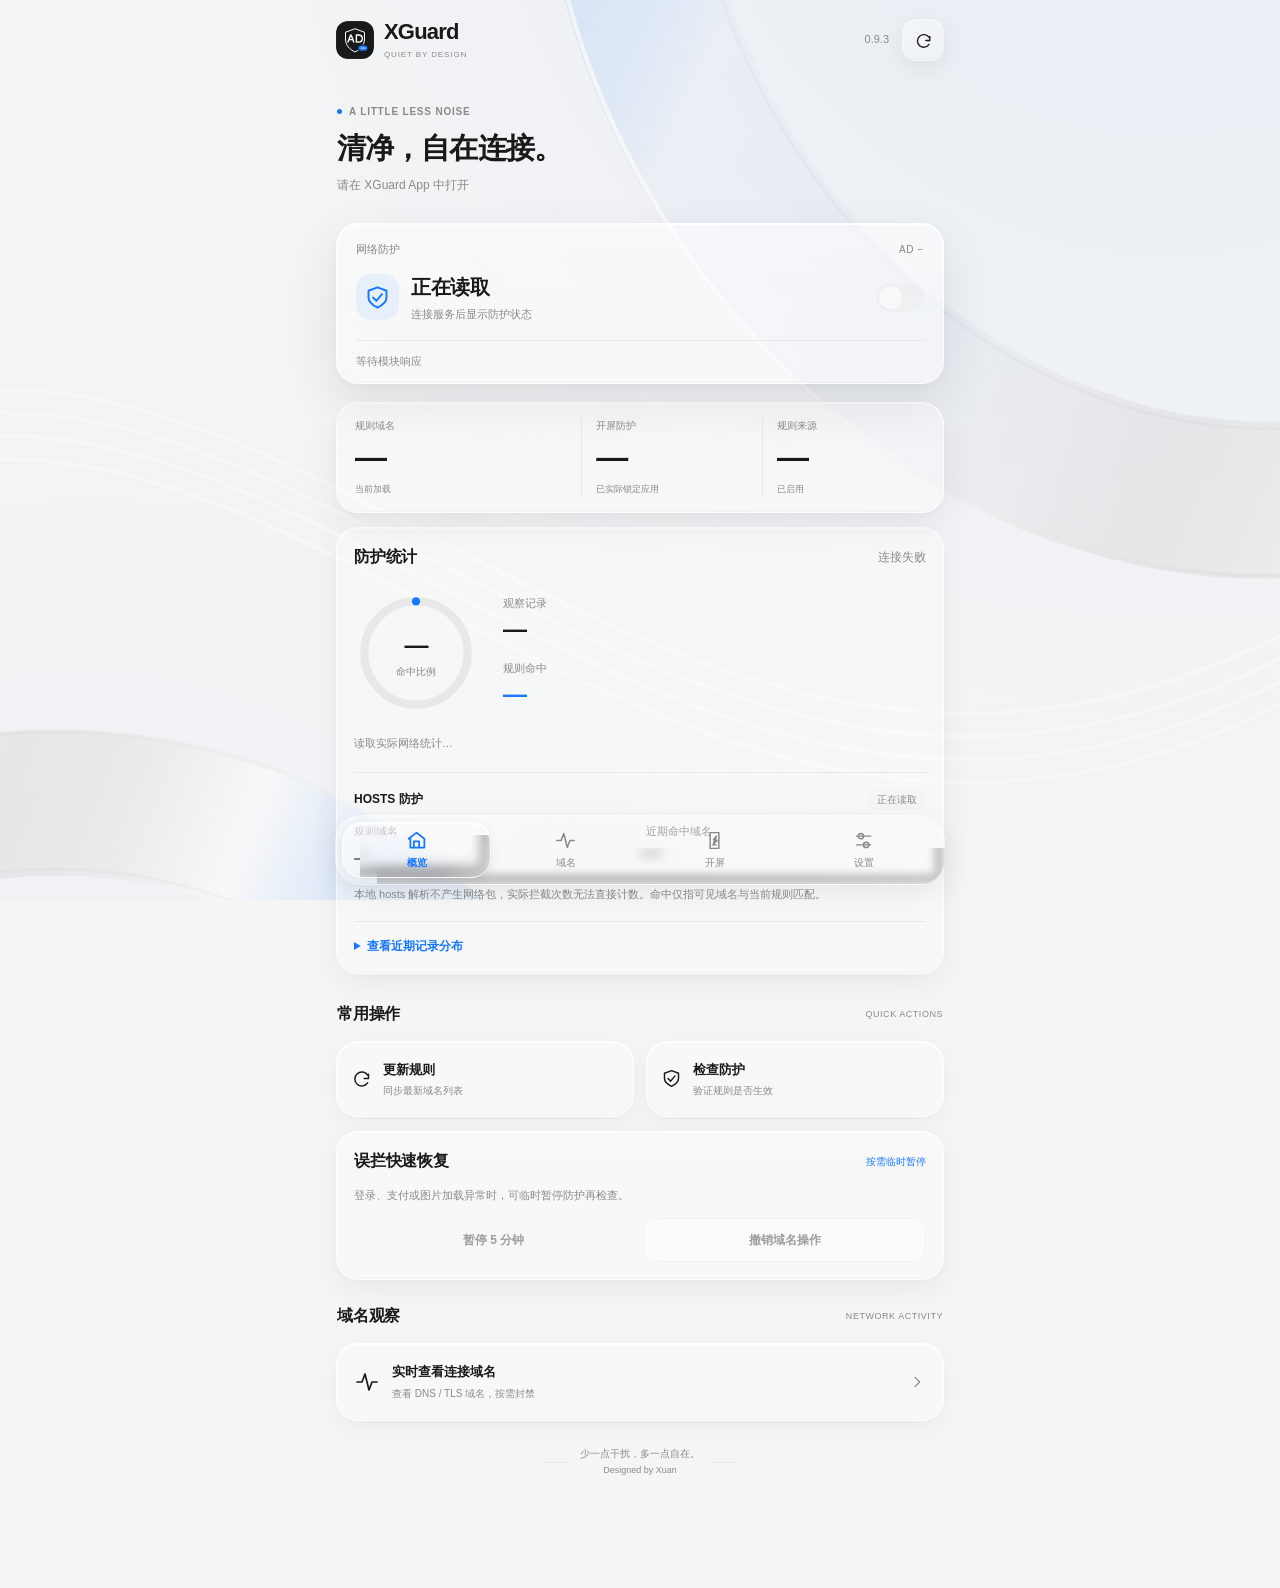
==== commit c137ed83: "Release XGuard v0.9.3 with readable logs and simpler navigation" ====
--- a/no-root/app/assets/index.html
+++ b/no-root/app/assets/index.html
@@ -1,7 +1,7 @@
 <!doctype html><html lang="zh-CN"><head>
 <meta charset="utf-8"><meta name="viewport" content="width=device-width,initial-scale=1,viewport-fit=cover"><meta name="color-scheme" content="light dark">
 <meta http-equiv="Content-Security-Policy" content="default-src 'self'; img-src 'self' data:; script-src 'self'; style-src 'self'; connect-src 'none'; object-src 'none'; base-uri 'none'">
-<title>XGuard</title><link rel="icon" href="logo.svg"><link rel="stylesheet" href="theme.css"><link rel="stylesheet" href="style.css"><script src="theme.js"></script><script src="glass.js" defer></script><script src="app.js" defer></script></head><body>
+<title>XGuard</title><link rel="icon" href="logo.svg"><link rel="stylesheet" href="theme.css"><link rel="stylesheet" href="style.css"><script src="theme.js"></script><script src="glass.js" defer></script><script src="logs.js" defer></script><script src="app.js" defer></script></head><body>
 <svg width="0" height="0" class="sprites" aria-hidden="true"><defs>
 <symbol id="i-home" viewBox="0 0 24 24"><path d="m3 10 9-7 9 7v10H5V10m4 10v-7h6v7"/></symbol>
 <symbol id="i-activity" viewBox="0 0 24 24"><path d="M2 12h5l3-8 4 16 3-8h5"/></symbol>
@@ -12,7 +12,7 @@
 <symbol id="i-arrow" viewBox="0 0 24 24"><path d="m9 5 7 7-7 7"/></symbol>
 <symbol id="i-shield" viewBox="0 0 24 24"><path d="m12 3 8 3v6c0 4-4 7-8 9-4-2-8-5-8-9V6zM8 12l3 3 5-6"/></symbol>
 </defs></svg>
-<div class="app-shell"><header class="brand"><img src="logo.svg" alt="" width="38" height="38"><div class="brand-wordmark"><span class="brand-name">XGuard</span><small>QUIET BY DESIGN</small></div><span id="header-version" class="version-tag">0.9.2</span><button id="refresh" class="icon-button glass" aria-label="刷新状态"><svg><use href="#i-refresh"/></svg></button></header><main>
+<div class="app-shell"><header class="brand"><img src="logo.svg" alt="" width="38" height="38"><div class="brand-wordmark"><span class="brand-name">XGuard</span><small>QUIET BY DESIGN</small></div><span id="header-version" class="version-tag">0.9.3</span><button id="refresh" class="icon-button glass" aria-label="刷新状态"><svg><use href="#i-refresh"/></svg></button></header><main>
 <section id="home" class="page">
 <div class="page-heading"><p class="eyebrow"><span class="eyebrow-dot"></span> A LITTLE LESS NOISE</p><h1>清净，自在连接。</h1><p id="connection" class="muted" role="status">正在连接模块…</p></div>
 <article class="protection-card"><div class="protection-kicker"><span>网络防护</span><span class="protection-badge">AD −</span></div><div class="protection-top"><span class="shield-icon"><svg><use href="#i-shield"/></svg></span><div class="protection-copy"><h2 id="protection-title">正在读取</h2><p id="mode">连接服务后显示防护状态</p></div><button id="toggle" class="switch" role="switch" aria-checked="false" aria-label="XGuard 防护开关" disabled></button></div><p id="summary" class="protection-summary">等待模块响应</p></article>
@@ -47,9 +47,9 @@
 <article class="card list"><div class="row support-card featured-support"><span><b>为爱发电</b><small>你可以在此捐助以支持(⌒o⌒)</small></span><button id="show-donate" class="primary">查看收款码 ♡</button></div><label class="row" for="mount-mode"><span><b>挂载方式</b><small>推荐自动选择</small></span><select id="mount-mode"><option value="auto">自动</option><option value="bind">Bind</option><option value="overlay">Overlay</option><option value="zn">ZN</option><option value="hfr">HFR</option></select></label><label class="row" for="guard"><span><b>HTTPDNS IP 拦截</b><small>默认关闭，开启可能影响登录与支付</small></span><input id="guard" type="checkbox" role="switch"></label><label class="row" for="proxy-yield"><span><b>代理接管 hosts</b><small>检测到代理服务时，由代理负责域名防护</small></span><input id="proxy-yield" type="checkbox" role="switch"></label><label class="row" for="hide"><span><b>适配模块卸载列表</b><small>对已设置卸载模块的应用隐藏规则</small></span><input id="hide" type="checkbox" role="switch"></label><label class="row" for="max-rules"><span><b>规则上限</b><small>10,000 至 1,000,000</small></span><input id="max-rules" type="number" min="10000" max="1000000" step="10000"></label><div class="card-bottom"><button id="save-max" class="secondary">保存规则上限</button></div></article>
 <article class="card list"><label class="row" for="display-theme"><span><b>显示方式</b><small>选择浅色、深色或随系统</small></span><select id="display-theme"><option value="system">随系统</option><option value="light">浅色</option><option value="dark">深色</option></select></label></article>
 <h2>运行健康</h2><article class="card health-card"><div class="section-heading"><h2 id="health-state">尚未检查</h2><small id="health-time"></small></div><p id="health-summary" class="muted micro">检查防护开关之外的实际运行状态，异常时可尝试修复。</p><div class="actions"><button id="health-check">检查运行</button><button id="health-repair" class="secondary">尝试修复</button></div><p class="muted micro">修复遵循当前防护开关、临时暂停和采集选择，不会自动打开已关闭的防护。</p></article><h2>诊断与恢复</h2><article class="card"><p id="runtime" class="muted micro"></p><div class="actions"><button id="logs">查看日志</button><button id="safe-mode">安全模式</button></div><p class="muted micro">安全模式切换后重启生效。</p></article>
-<article class="about"><img src="logo.svg" width="56" height="56" alt="XGuard 去广告标志"><h2>XGuard <span id="version">0.9.2</span></h2><p>作者 Xuan</p><small>基于惜故里丶的原始作品二次创作<br>保留原作者署名与开源许可</small><p><a class="project-link" href="https://github.com/oneorendless/XGuard" rel="noopener noreferrer">GitHub · oneorendless/XGuard ↗</a></p><details class="credits"><summary>开源致谢</summary><p>玻璃折射与高光算法改编自 <b>PrismalAGSL</b><br>GKD 风格规则引擎参考 <b>gkd-1.13.2</b>，本项目按 GNU GPL v3.0 发布<br>© 2026 Saurav Sajeev · MIT License</p><p><a class="topic-link" href="https://github.com/topics/gkd-subscription" rel="noopener noreferrer">浏览 GKD 订阅主题 ↗</a></p><button id="show-license" class="text-button">查看 MIT 许可</button><button id="show-gpl-license" class="text-button">查看 GPLv3 条款</button></details></article></section>
+<article class="about"><img src="logo.svg" width="56" height="56" alt="XGuard 去广告标志"><h2>XGuard <span id="version">0.9.3</span></h2><p>作者 Xuan</p><small>基于惜故里丶的原始作品二次创作<br>保留原作者署名与开源许可</small><p><a class="project-link" href="https://github.com/oneorendless/XGuard" rel="noopener noreferrer">GitHub · oneorendless/XGuard ↗</a></p><details class="credits"><summary>开源致谢</summary><p>玻璃折射与高光算法改编自 <b>PrismalAGSL</b><br>GKD 风格规则引擎参考 <b>gkd-1.13.2</b>，本项目按 GNU GPL v3.0 发布<br>© 2026 Saurav Sajeev · MIT License</p><p><a class="topic-link" href="https://github.com/topics/gkd-subscription" rel="noopener noreferrer">浏览 GKD 订阅主题 ↗</a></p><button id="show-license" class="text-button">查看 MIT 许可</button><button id="show-gpl-license" class="text-button">查看 GPLv3 条款</button></details></article></section>
 <dialog id="donate-dialog" class="glass donate-dialog" aria-labelledby="donate-title"><div class="dialog-heading"><h2 id="donate-title">为爱发电</h2><form method="dialog"><button class="icon-button" aria-label="关闭捐助">×</button></form></div><p>你可以在此捐助以支持(⌒o⌒)</p><img src="donate.png" alt="支持 XGuard 的捐助收款码" loading="lazy"><form method="dialog"><button class="primary full">关闭</button></form></dialog>
-</main><nav class="bottom-nav" aria-label="主导航"><span class="nav-surface glass" aria-hidden="true"></span><span class="nav-lens glass" aria-hidden="true"></span><button data-tab="home" aria-selected="true"><svg><use href="#i-home"/></svg><span>概览</span></button><button data-tab="activity" aria-selected="false"><svg><use href="#i-activity"/></svg><span>域名</span></button><button data-tab="sources" aria-selected="false"><svg><use href="#i-rules"/></svg><span>规则</span></button><button data-tab="splash" aria-selected="false"><svg><use href="#i-splash"/></svg><span>开屏</span></button><button data-tab="settings" aria-selected="false"><svg><use href="#i-settings"/></svg><span>设置</span></button></nav></div>
+</main><nav class="bottom-nav" aria-label="主导航"><span class="nav-surface glass" aria-hidden="true"></span><span class="nav-lens glass" aria-hidden="true"></span><button data-tab="home" aria-selected="true"><svg><use href="#i-home"/></svg><span>概览</span></button><button data-tab="activity" aria-selected="false"><svg><use href="#i-activity"/></svg><span>域名</span></button><button data-tab="gkd" aria-selected="false"><svg><use href="#i-splash"/></svg><span>开屏</span></button><button data-tab="settings" aria-selected="false"><svg><use href="#i-settings"/></svg><span>设置</span></button></nav></div>
 <div id="toast" role="status" hidden></div><dialog id="confirm-dialog" class="glass"><h2 id="confirm-title"></h2><p id="confirm-message"></p><div class="actions"><button id="confirm-no">取消</button><button id="confirm-yes" class="primary">确定</button></div></dialog><dialog id="license-dialog" class="glass"><h2>PrismalAGSL · MIT License</h2><pre>MIT License
 
 Copyright (c) 2026 Saurav Sajeev
@@ -72,5 +72,5 @@
 OUT OF OR IN CONNECTION WITH THE SOFTWARE OR THE USE OR OTHER DEALINGS IN THE
 SOFTWARE.
 </pre><form method="dialog"><button class="primary full">关闭</button></form></dialog><dialog id="root-dialog" class="glass" aria-labelledby="root-title"><div class="root-mark"><svg><use href="#i-shield"/></svg></div><h2 id="root-title">开启本地 VPN 防护</h2><p>无需 Root，XGuard 通过 Android 本地 VPN 只拦截广告域名，不读取或转发其他网络内容。</p><p>点击下方按钮后，请在系统授权窗口中选择「允许」。锁屏后由前台服务继续运行。</p><div class="permission-row"><b>无障碍服务</b><span id="root-accessibility-state">检查中</span><button id="root-open-accessibility" class="secondary">打开无障碍设置</button></div><p class="muted micro">首次打开会依次申请运行权限和无障碍服务。订阅下载不需要无障碍，规则执行需要启用 XGuard。</p><p id="root-status" class="root-status micro" role="status"></p><div class="actions"><button id="root-later">稍后</button><button id="root-authorize" class="primary">授权并连接</button></div></dialog>
-<dialog id="check-dialog" class="glass" aria-labelledby="check-title"><div class="dialog-heading"><h2 id="check-title">防护检查</h2><form method="dialog"><button class="icon-button" aria-label="关闭检查结果">×</button></form></div><p id="check-state" role="status">正在检查防护…</p><details id="check-details"><summary>查看详细诊断</summary><pre id="test-result" hidden></pre></details><form method="dialog"><button class="primary full">完成</button></form></dialog><dialog id="logs-dialog" class="glass" aria-labelledby="logs-title"><div class="dialog-heading"><h2 id="logs-title">运行日志</h2><form method="dialog"><button class="icon-button" aria-label="关闭日志">×</button></form></div><p id="logs-state" role="status">正在读取日志…</p><pre id="log-output" hidden></pre><form method="dialog"><button class="primary full">完成</button></form></dialog>
+<dialog id="check-dialog" class="glass" aria-labelledby="check-title"><div class="dialog-heading"><h2 id="check-title">防护检查</h2><form method="dialog"><button class="icon-button" aria-label="关闭检查结果">×</button></form></div><p id="check-state" role="status">正在检查防护…</p><details id="check-details"><summary>查看详细诊断</summary><pre id="test-result" hidden></pre></details><form method="dialog"><button class="primary full">完成</button></form></dialog><dialog id="logs-dialog" class="glass" aria-labelledby="logs-title"><div class="dialog-heading"><h2 id="logs-title">运行日志</h2><form method="dialog"><button class="icon-button" aria-label="关闭日志">×</button></form></div><p id="logs-state" class="muted micro" role="status"></p><div id="log-summary" class="log-summary" hidden></div><label id="log-filter-label" class="log-filter" for="log-filter" hidden>筛选记录<select id="log-filter"><option value="all">全部</option><option value="attention">需要留意</option></select></label><ol id="log-events" class="log-events" aria-label="最近记录"></ol><details id="log-details" hidden><summary>查看原始记录</summary><pre id="log-output"></pre></details><form method="dialog"><button class="primary full">完成</button></form></dialog>
 <dialog id="scan-depth-dialog" class="glass" aria-labelledby="scan-depth-title"><div class="dialog-heading"><h2 id="scan-depth-title">选择扫描深度</h2><form method="dialog"><button class="icon-button" aria-label="关闭扫描深度选择">×</button></form></div><p>选择目录查找的层数，仅影响候选发现；扫描后仍需手动添加规则。</p><div class="depth-options" role="group" aria-label="扫描深度选项"><button class="depth-option" data-depth="6" aria-pressed="false"><span class="depth-number">6<small>层</small></span><span><b>快速扫描</b><small>先查找常见位置，耗时较少</small></span><span class="depth-check">✓</span></button><button class="depth-option" data-depth="8" aria-pressed="true"><span class="depth-number">8<small>层</small></span><span><b>标准扫描 <em>推荐</em></b><small>兼顾扫描耗时与目录覆盖</small></span><span class="depth-check">✓</span></button><button class="depth-option" data-depth="12" aria-pressed="false"><span class="depth-number">12<small>层</small></span><span><b>深入扫描</b><small>查找更深目录，可能需要更久</small></span><span class="depth-check">✓</span></button></div><form method="dialog"><button class="secondary full">取消</button></form></dialog><dialog id="interval-dialog" class="glass" aria-labelledby="interval-title"><div class="dialog-heading"><h2 id="interval-title">自动更新间隔</h2><form method="dialog"><button class="icon-button" aria-label="关闭更新间隔选择">×</button></form></div><p id="interval-note">后台按所选间隔检查规则源，网络不可用时稍后重试。</p><div id="interval-options" class="interval-options" role="group" aria-label="更新间隔选项"></div><p id="interval-state" class="micro" role="status"></p><div class="actions"><button id="interval-cancel">取消</button><button id="interval-save" class="primary">保存</button></div></dialog><dialog id="health-dialog" class="glass" aria-labelledby="health-title"><div class="dialog-heading"><h2 id="health-title">运行健康检查</h2><form method="dialog"><button class="icon-button" aria-label="关闭运行检查">×</button></form></div><p id="health-result" role="status">正在检查…</p><div id="health-items" class="health-items"></div><form method="dialog"><button class="primary full">完成</button></form></dialog><dialog id="rule-update-dialog" class="glass" aria-labelledby="rule-update-title"><div class="dialog-heading"><h2 id="rule-update-title">规则更新结果</h2><form method="dialog"><button class="icon-button" aria-label="关闭更新结果">×</button></form></div><p id="rule-update-state" role="status">正在下载与核对规则…</p><div id="rule-update-summary" class="health-items"></div><form method="dialog"><button class="primary full">完成</button></form></dialog></body></html>
--- a/no-root/app/assets/style.css
+++ b/no-root/app/assets/style.css
@@ -1,14 +1,14 @@
 *{box-sizing:border-box}body{margin:0;background:var(--background);color:var(--on-surface);font:14px/1.55 -apple-system,BlinkMacSystemFont,"Segoe UI","Microsoft YaHei",sans-serif;-webkit-tap-highlight-color:transparent}.app-shell{max-width:680px;min-height:100dvh;margin:auto}.sprites{position:absolute;width:0;height:0;overflow:hidden}svg{width:22px;height:22px;fill:none;stroke:currentColor;stroke-width:1.7;stroke-linecap:round;stroke-linejoin:round;flex-shrink:0}.brand{height:calc(80px + env(safe-area-inset-top));padding:env(safe-area-inset-top) 24px 0;display:flex;align-items:center;gap:10px}.brand img{border-radius:12px}.brand-wordmark{display:flex;flex-direction:column}.brand-name{font-size:22px;font-weight:720;letter-spacing:-.8px;line-height:1.2}.brand-wordmark small{font-size:8px;letter-spacing:.11em;margin-top:3px}.version-tag{margin-left:auto;font-size:11px;color:var(--secondary-text);font-variant-numeric:tabular-nums}.brand .icon-button{margin-left:3px}main{padding:0 24px calc(110px + env(safe-area-inset-bottom))}.page-heading{padding:13px 1px 22px}.eyebrow{display:flex;align-items:center;gap:7px;margin:0 0 10px;color:var(--secondary-text);font-size:10px;font-weight:600;letter-spacing:.08em}.eyebrow-dot{width:5px;height:5px;background:var(--primary);border-radius:50%}h1{font-size:29px;line-height:1.3;letter-spacing:-.9px;margin:0;font-weight:700}.page-heading>p:last-child{margin:9px 0 0;font-size:12px}h2{margin:24px 0 12px;font-size:16px;font-weight:650;letter-spacing:-.2px}p{overflow-wrap:anywhere}.muted,small{color:var(--secondary-text)}.micro{font-size:11px;line-height:1.8}.subtle{font-size:9px;letter-spacing:.06em;color:var(--secondary-text)}.section-heading{display:flex;align-items:center;justify-content:space-between;gap:10px;margin:22px 1px 11px}.section-heading h2{margin:0}.page{animation:page-in .17s var(--motion-page) both}@keyframes page-in{from{opacity:.35;transform:translateY(5px)}to{opacity:1;transform:translateY(0)}}
 button,input,select{font:inherit}button{min-height:44px;border:1px solid var(--divider);border-radius:var(--radius-control);padding:10px 15px;background:var(--surface);color:var(--on-surface);font-size:12px;font-weight:600;cursor:pointer;touch-action:manipulation;transition:transform .2s var(--motion-spring),background .15s,opacity .15s}button:hover{background:rgba(var(--on-surface-rgb),.035)}button:active{transform:scale(.96)}button:disabled{opacity:.4;cursor:wait}.primary{color:var(--white);background:var(--primary);border-color:transparent}.primary:hover{background:var(--primary);opacity:.88}.secondary{background:var(--background);border-color:transparent;padding:8px 13px}.text-button{border:0;background:transparent;padding:6px;color:var(--primary);min-height:40px}.icon-button{display:inline-flex;align-items:center;justify-content:center;width:42px;height:42px;min-height:42px;padding:0;border-radius:14px;border-color:transparent}.icon-button svg{width:19px;height:19px}.glass{background:var(--glass-tint);border:1px solid var(--glass-rim);box-shadow:var(--glass-shadow),inset 0 1px 0 var(--glass-highlight),inset 0 -1px 0 var(--glass-inset);-webkit-backdrop-filter:blur(var(--glass-blur)) saturate(1.03);backdrop-filter:blur(var(--glass-blur)) saturate(1.03)}.glass:after{content:"";position:absolute;inset:0;border-radius:inherit;pointer-events:none;box-shadow:inset 1px 0 0 var(--glass-rim);background:linear-gradient(140deg,var(--glass-highlight),transparent 38%,transparent 75%,var(--glass-rim));opacity:.35}.glass.icon-button{position:relative}.protection-card,.metrics,.card,.quick-actions button,.activity-entry,.monitor-card,.activity-feed,.editor-details{border:0;background:var(--surface);border-radius:var(--radius-card);box-shadow:var(--shadow)}.protection-card{padding:17px 19px 0;overflow:hidden}.protection-kicker{display:flex;align-items:center;justify-content:space-between;margin-bottom:14px;color:var(--secondary-text);font-size:11px}.protection-badge{font-size:10px;letter-spacing:.06em;color:var(--secondary-text)}.protection-top{display:flex;align-items:center;gap:12px}.shield-icon{display:flex;width:43px;height:46px;align-items:center;justify-content:center;border-radius:15px;background:rgba(var(--primary-rgb),.075);color:var(--primary)}.shield-icon svg{width:27px;height:27px}.protection-copy{flex:1;min-width:0}.protection-copy h2{font-size:20px;letter-spacing:-.5px;margin:0}.protection-copy p{margin:3px 0 0;color:var(--secondary-text);font-size:11px}.protection-summary{margin:17px 0 0;padding:12px 0 13px;border-top:1px solid var(--divider);font-size:11px;color:var(--secondary-text)}.switch{position:relative;width:48px;min-width:48px;height:29px;min-height:29px;border-radius:99px;padding:0;border:0;background:var(--divider)}.switch:after{content:"";position:absolute;left:3px;top:3px;width:23px;height:23px;background:var(--white);border-radius:50%;box-shadow:0 1px 3px var(--glass-inset);transition:transform .3s var(--motion-spring)}.switch[aria-checked=true]{background:var(--primary)}.switch[aria-checked=true]:after{transform:translateX(19px)}.metrics{display:grid;grid-template-columns:1.35fr 1fr 1fr;margin:12px 0 0;padding:15px 0}.metrics article{min-width:0;padding:0 14px;border-left:1px solid var(--divider)}.metrics article:first-child{padding-left:18px;border:0}.metrics span,.metrics small{display:block;font-size:10px;color:var(--secondary-text)}.metrics strong{display:block;font-size:27px;line-height:1.55;letter-spacing:-1px;font-weight:650;font-variant-numeric:tabular-nums}.metrics small{font-size:9px}.quick-actions{display:grid;grid-template-columns:1fr 1fr;gap:12px}.quick-actions button{display:flex;align-items:center;gap:11px;width:100%;text-align:left;padding:16px 14px;min-height:76px}.quick-actions button>svg:first-child{width:21px;height:21px}.quick-actions span{flex:1;font-size:13px}.quick-actions small{display:block;font-size:10px;font-weight:400;margin-top:3px}.quick-actions .chevron{display:none}.chevron{width:16px;height:16px;color:var(--secondary-text)}.activity-entry{display:flex;align-items:center;gap:13px;width:100%;padding:18px;text-align:left}.activity-entry>svg:first-child{width:24px;height:24px}.activity-entry>span{flex:1;min-width:0}.activity-entry b{font-size:13px}.activity-entry small{display:block;font-size:10px;font-weight:400;margin-top:4px}.home-note{display:flex;gap:13px;justify-content:center;align-items:center;margin:25px 0 0;color:var(--secondary-text)}.home-note p{margin:0;font-size:10px;text-align:center}.home-note small{display:block;font-size:9px;margin-top:3px}.quiet-line{width:22px;height:1px;background:var(--divider)}#update-info{margin:10px 2px -4px;font-size:10px}
 .card{padding:17px;margin-top:12px}.list{padding:0;overflow:hidden}.row{display:flex;align-items:center;gap:12px;padding:17px 16px;border-bottom:1px solid var(--divider);min-width:0;margin:0}.row:last-child{border-bottom:0}.row>span,.row>div{flex:1;min-width:0}.row b{display:block;overflow-wrap:anywhere;font-size:13px;font-weight:600;color:var(--on-surface)}.row small{display:block;font-size:11px;overflow-wrap:anywhere;margin-top:3px}.row button{flex:none;font-size:11px;min-height:40px;padding:7px 11px}.row select{max-width:100px}.row input[type=number]{max-width:112px}.card-bottom{padding:12px 16px;text-align:right}input:not([type=checkbox]),select{width:100%;max-width:100%;min-width:0;min-height:46px;padding:11px 13px;border:1px solid var(--divider);border-radius:var(--radius-control);background:var(--background);color:var(--on-surface);outline:none;font-size:13px}input::placeholder{color:var(--secondary-text);opacity:1}input[type=checkbox]{appearance:none;-webkit-appearance:none;position:relative;width:44px;height:27px;margin:0;border-radius:99px;background:var(--divider);border:0;flex-shrink:0;cursor:pointer;transition:background .2s}input[type=checkbox]:after{content:"";position:absolute;left:3px;top:3px;width:21px;height:21px;background:var(--white);border-radius:50%;box-shadow:0 1px 2px var(--glass-inset);transition:transform .3s var(--motion-spring)}input[type=checkbox]:checked{background:var(--primary)}input[type=checkbox]:checked:after{transform:translateX(17px)}input:not([type=checkbox]):focus,select:focus{border-color:var(--primary);box-shadow:0 0 0 3px rgba(var(--primary-rgb),.08)}label{display:block;font-size:12px;color:var(--secondary-text);margin-bottom:7px}input+label{margin-top:14px}.actions{display:flex;gap:9px;margin-top:14px}.actions button{flex:1;min-width:0}.full{width:100%;margin-top:12px}.monitor-card{display:flex;align-items:center;gap:10px;padding:17px}.monitor-card>div{flex:1;min-width:0;display:flex;align-items:center;gap:8px;flex-wrap:wrap}.monitor-card b{font-size:12px}.monitor-card small{display:block;flex-basis:100%;font-size:10px;padding-left:14px}.monitor-card button{min-height:40px;font-size:11px}.status-dot{width:6px;height:6px;border-radius:50%;background:var(--secondary-text);flex-shrink:0}.status-dot.active{background:var(--primary);box-shadow:0 0 0 3px rgba(var(--primary-rgb),.08)}#monitor-detail{min-height:20px;margin-left:3px}.activity-toolbar{display:flex;align-items:center;gap:9px;margin-top:17px}.activity-toolbar input{background:var(--surface);border-color:transparent;padding-left:16px}.activity-tabs{display:flex;align-items:center;gap:16px;margin:7px 1px 11px}.activity-tabs>button{min-height:44px;padding:6px 0;border:0;border-radius:0;background:transparent;color:var(--secondary-text);font-size:11px;white-space:nowrap}.activity-tabs>button[aria-selected=true]{color:var(--primary);box-shadow:inset 0 -2px 0 var(--primary)}.activity-tabs>button:last-child{margin-left:auto}.activity-tabs span{font-size:10px;color:var(--secondary-text)}.activity-feed{min-height:145px;overflow:hidden}.activity-row{padding:16px 14px;border-bottom:1px solid var(--divider);display:flex;align-items:center;gap:10px}.activity-row:last-child{border-bottom:0}.domain-copy{flex:1;min-width:0}.activity-row strong{display:block;font-size:12px;font-weight:600;overflow-wrap:anywhere}.activity-row small{display:flex;gap:6px;flex-wrap:wrap;margin-top:6px;font-size:9px}.protocol-tag{font-size:8px;padding:1px 5px;border:1px solid var(--divider);border-radius:5px;color:var(--secondary-text);font-weight:600}.hit-tag{color:var(--primary)}.domain-actions{display:flex;gap:6px;flex-shrink:0}.domain-actions button{padding:6px 9px;min-height:40px;font-size:11px;border-radius:12px;background:transparent}.domain-actions .block-action{color:var(--primary);border-color:transparent;background:rgba(var(--primary-rgb),.07)}.empty{text-align:center;color:var(--secondary-text);padding:35px 18px;font-size:13px}.empty small{display:block;margin-top:8px;font-size:11px}.coverage-note{padding:5px 3px;font-size:10px}.editor-details{margin-top:20px;padding:0 16px}.editor-details>summary{padding:17px 0}summary{padding:15px 0;font-weight:600;font-size:13px;cursor:pointer}.domain-console{padding:2px 0 12px}.editor-details .card{margin-bottom:16px;background:transparent;box-shadow:none}.notice{padding:12px 14px;border:1px solid var(--divider);background:var(--surface);border-radius:14px;font-size:12px;color:var(--on-surface)}pre{max-height:340px;overflow:auto;white-space:pre-wrap;overflow-wrap:anywhere;border:1px solid var(--divider);border-radius:16px;padding:14px;background:var(--background);color:var(--on-surface);font:11px/1.8 ui-monospace,monospace}.about{margin:30px 0 10px;padding-top:25px;text-align:center}.about img{border-radius:16px}.about h2{margin:11px 0 0;font-size:21px;letter-spacing:-.6px}.about h2 span{font-size:11px;color:var(--secondary-text);letter-spacing:0;font-weight:500}.about p{font-size:13px;margin:7px 0}.about small{font-size:11px;line-height:1.8}.credits{margin:15px 0;color:var(--secondary-text)}.credits summary{font-size:11px;padding:6px}.credits p,.credits a{font-size:11px;color:var(--secondary-text)}
-.bottom-nav{--tab-index:0;position:fixed;z-index:4;bottom:calc(15px + env(safe-area-inset-bottom));left:50%;transform:translateX(-50%);display:flex;width:calc(100% - 32px);max-width:610px;min-height:70px;border-radius:26px;padding:7px;isolation:isolate}.bottom-nav button{position:relative;z-index:2;display:flex;flex:1;flex-direction:column;align-items:center;justify-content:center;gap:4px;border:0;border-radius:20px;padding:7px 0;color:var(--secondary-text);min-height:54px;background:transparent;box-shadow:none}.bottom-nav svg{width:21px;height:21px}.bottom-nav button span{font-size:10px;font-weight:500}.bottom-nav button[aria-selected=true]{color:var(--primary)}.bottom-nav button[aria-selected=true] svg{stroke-width:2}.bottom-nav button[aria-selected=true] span{font-weight:650}/* Sibling surfaces let the moving lens filter real content without a parent backdrop root. */
+.bottom-nav{--tab-index:0;--tab-count:4;position:fixed;z-index:4;bottom:calc(15px + env(safe-area-inset-bottom));left:50%;transform:translateX(-50%);display:flex;width:calc(100% - 32px);max-width:610px;min-height:70px;border-radius:26px;padding:7px;isolation:isolate}.bottom-nav button{position:relative;z-index:2;display:flex;flex:1;flex-direction:column;align-items:center;justify-content:center;gap:4px;border:0;border-radius:20px;padding:7px 0;color:var(--secondary-text);min-height:54px;background:transparent;box-shadow:none}.bottom-nav svg{width:21px;height:21px}.bottom-nav button span{font-size:10px;font-weight:500}.bottom-nav button[aria-selected=true]{color:var(--primary)}.bottom-nav button[aria-selected=true] svg{stroke-width:2}.bottom-nav button[aria-selected=true] span{font-weight:650}/* Sibling surfaces let the moving lens filter real content without a parent backdrop root. */
 .nav-surface{position:absolute;inset:0;z-index:0;pointer-events:none;border-radius:inherit}
 .nav-lens{
   --glass-tint:var(--nav-lens-tint);--glass-blur:var(--nav-lens-blur);
   --glass-rim:var(--nav-lens-rim);--glass-highlight:var(--nav-lens-highlight);
   --glass-shadow:var(--nav-lens-shadow);
   position:absolute;z-index:1;pointer-events:none;top:7px;bottom:7px;left:7px;
-  width:calc((100% - 14px)/6);border-radius:20px;
+  width:calc((100% - 14px)/var(--tab-count));border-radius:20px;
   background:linear-gradient(160deg,var(--nav-lens-sheen),transparent 55%),var(--nav-lens-tint);
   transform:translateX(calc(var(--tab-index)*100%));transition:transform .55s cubic-bezier(.22,.7,.22,1);
 }#toast{position:fixed;z-index:10;bottom:calc(102px + env(safe-area-inset-bottom));left:50%;transform:translateX(-50%);max-width:90%;width:max-content;padding:12px 18px;border-radius:16px;background:var(--on-surface);color:var(--surface);font-size:12px;box-shadow:var(--glass-shadow)}dialog{position:fixed;width:calc(100% - 40px);max-width:380px;border-radius:24px;padding:24px;color:var(--on-surface);background:var(--surface);border:0;max-height:85dvh;overflow:auto}dialog.glass{background:var(--dialog-tint)}dialog h2{margin:0;font-size:20px;letter-spacing:-.4px}dialog p{font-size:13px;line-height:1.8;color:var(--secondary-text)}dialog::backdrop{background:var(--scrim);-webkit-backdrop-filter:blur(2px);backdrop-filter:blur(2px)}.root-mark{width:50px;height:50px;display:flex;align-items:center;justify-content:center;border-radius:17px;color:var(--primary);background:rgba(var(--primary-rgb),.08);margin-bottom:16px}.root-mark svg{width:29px;height:29px}.root-status{min-height:20px}#license-dialog pre{max-height:55dvh;text-align:left;font-size:11px}button:focus-visible,input[type=checkbox]:focus-visible,summary:focus-visible,a:focus-visible{outline:2px solid var(--primary);outline-offset:3px}.app-shell[aria-busy=true] main{cursor:progress}.app-shell[aria-busy=true] main button{pointer-events:none;opacity:.45}.app-shell[aria-busy=true] #refresh svg{animation:working .8s linear infinite}@keyframes working{to{transform:rotate(360deg)}}[hidden]{display:none!important}html[data-glass-renderer=solid] .glass{background:var(--surface);-webkit-backdrop-filter:none!important;backdrop-filter:none!important;border-color:var(--divider)}@media(min-width:721px){main{padding-left:36px;padding-right:36px}.brand{padding-left:36px;padding-right:36px}.page-heading{padding-top:24px}.metrics strong{font-size:32px}}@media(max-width:360px){main{padding-left:18px;padding-right:18px}.brand{padding-left:18px;padding-right:18px;gap:8px}h1{font-size:26px}.metrics strong{font-size:24px}.metrics article{padding-left:12px;padding-right:12px}.activity-tabs{gap:12px}.activity-tabs>button{font-size:10px}.quick-actions{gap:10px}.quick-actions button{padding:14px 11px;gap:8px}.quick-actions span{font-size:12px}.quick-actions small{font-size:9px}.domain-actions button{padding:6px 7px;font-size:10px}.activity-row{gap:7px;padding-left:11px;padding-right:11px}.activity-row strong{font-size:11px}.protection-copy h2{font-size:18px}.protection-card{padding-left:16px;padding-right:16px}.subtle{font-size:8px}.row{gap:9px}.row b{font-size:12px}.row small{font-size:10px}}@media(prefers-reduced-motion:reduce){*,*:before,*:after{transition:none!important;animation:none!important}button:active{transform:none}}@media(prefers-reduced-transparency:reduce){.glass,dialog.glass{background:var(--surface);-webkit-backdrop-filter:none!important;backdrop-filter:none!important;border-color:var(--divider)}}
@@ -85,3 +85,19 @@
 .recovery-card .section-heading,.health-card .section-heading{margin:0 0 12px;align-items:center;gap:12px}.recovery-card h2,.health-card h2{margin:0;font-size:16px}.recovery-card .section-heading small{font-size:10px;color:var(--primary);text-align:right;font-variant-numeric:tabular-nums}.recovery-card .actions{display:flex;gap:10px;flex-wrap:wrap}.recovery-card .actions button{flex:1;min-width:120px}.health-items{border:1px solid var(--divider);border-radius:14px;padding:0 14px;margin:18px 0;max-height:42dvh;overflow:auto}.health-items:empty{display:none}.health-items .row{padding:13px 0;min-width:0}.health-items .row b{font-size:12px}.health-items .row small{overflow-wrap:anywhere;line-height:1.6}.health-card p,.recovery-card p{line-height:1.7}#health-state{color:var(--primary)}#health-time{font-size:10px;color:var(--secondary-text)}#rule-diff,#backup-info{line-height:1.8}#rollback-rules{margin-top:4px}#health-result,#rule-update-state{line-height:1.7}
 .gkd-source{padding:0 16px 16px;border-bottom:1px solid var(--divider)}.gkd-source:last-child{border-bottom:0}.gkd-source>small{display:block;overflow-wrap:anywhere;white-space:pre-wrap}.gkd-source .actions{margin-top:12px}.gkd-source .row{padding-left:0;padding-right:0}.gkd-source .row>span{min-width:0;flex:1}.gkd-source b{overflow-wrap:anywhere}.permission-row{display:grid;gap:8px;margin:16px 0}.nav-surface{--glass-tint:var(--nav-surface-tint)}
 .gkd-recents-card{margin-bottom:14px}.gkd-recents-card .row{padding:6px 2px}.gkd-recents-card b{color:var(--primary);font-size:16px}.gkd-recents-card small{line-height:1.7}
+
+.section-nav { display:grid; grid-template-columns:repeat(2,minmax(0,1fr)); gap:4px; margin:6px 0 12px; padding:4px; border:1px solid var(--divider); border-radius:16px; background:var(--surface); }
+.section-nav button { min-width:0; min-height:44px; border:0; border-radius:12px; padding:7px 5px; background:transparent; color:var(--secondary-text); box-shadow:none; }
+.section-nav button[aria-pressed=true] { background:rgba(var(--primary-rgb),.12); color:var(--primary); font-weight:700; }
+#logs-dialog { max-width:460px; }
+.log-summary { display:grid; gap:5px; margin:12px 0; border:1px solid var(--divider); border-radius:14px; padding:11px; }
+.log-summary p { margin:0; }
+.log-filter { display:flex; justify-content:space-between; align-items:center; gap:8px; font-size:13px; }
+.log-filter select { width:auto; min-width:0; }
+.log-events { list-style:none; margin:7px 0 14px; padding:0; }
+.log-events li { border-bottom:1px solid var(--divider); padding:9px 0; overflow-wrap:anywhere; }
+.log-events p { margin:3px 0 0; }
+.log-event-meta { display:flex; flex-wrap:wrap; gap:5px 10px; color:var(--secondary-text); font-size:12px; }
+.log-event-title { display:block; margin-top:4px; font-size:14px; }
+.log-attention { color:var(--on-surface); font-weight:700; }
+#log-details { border-top:1px solid var(--divider); margin-bottom:12px; }
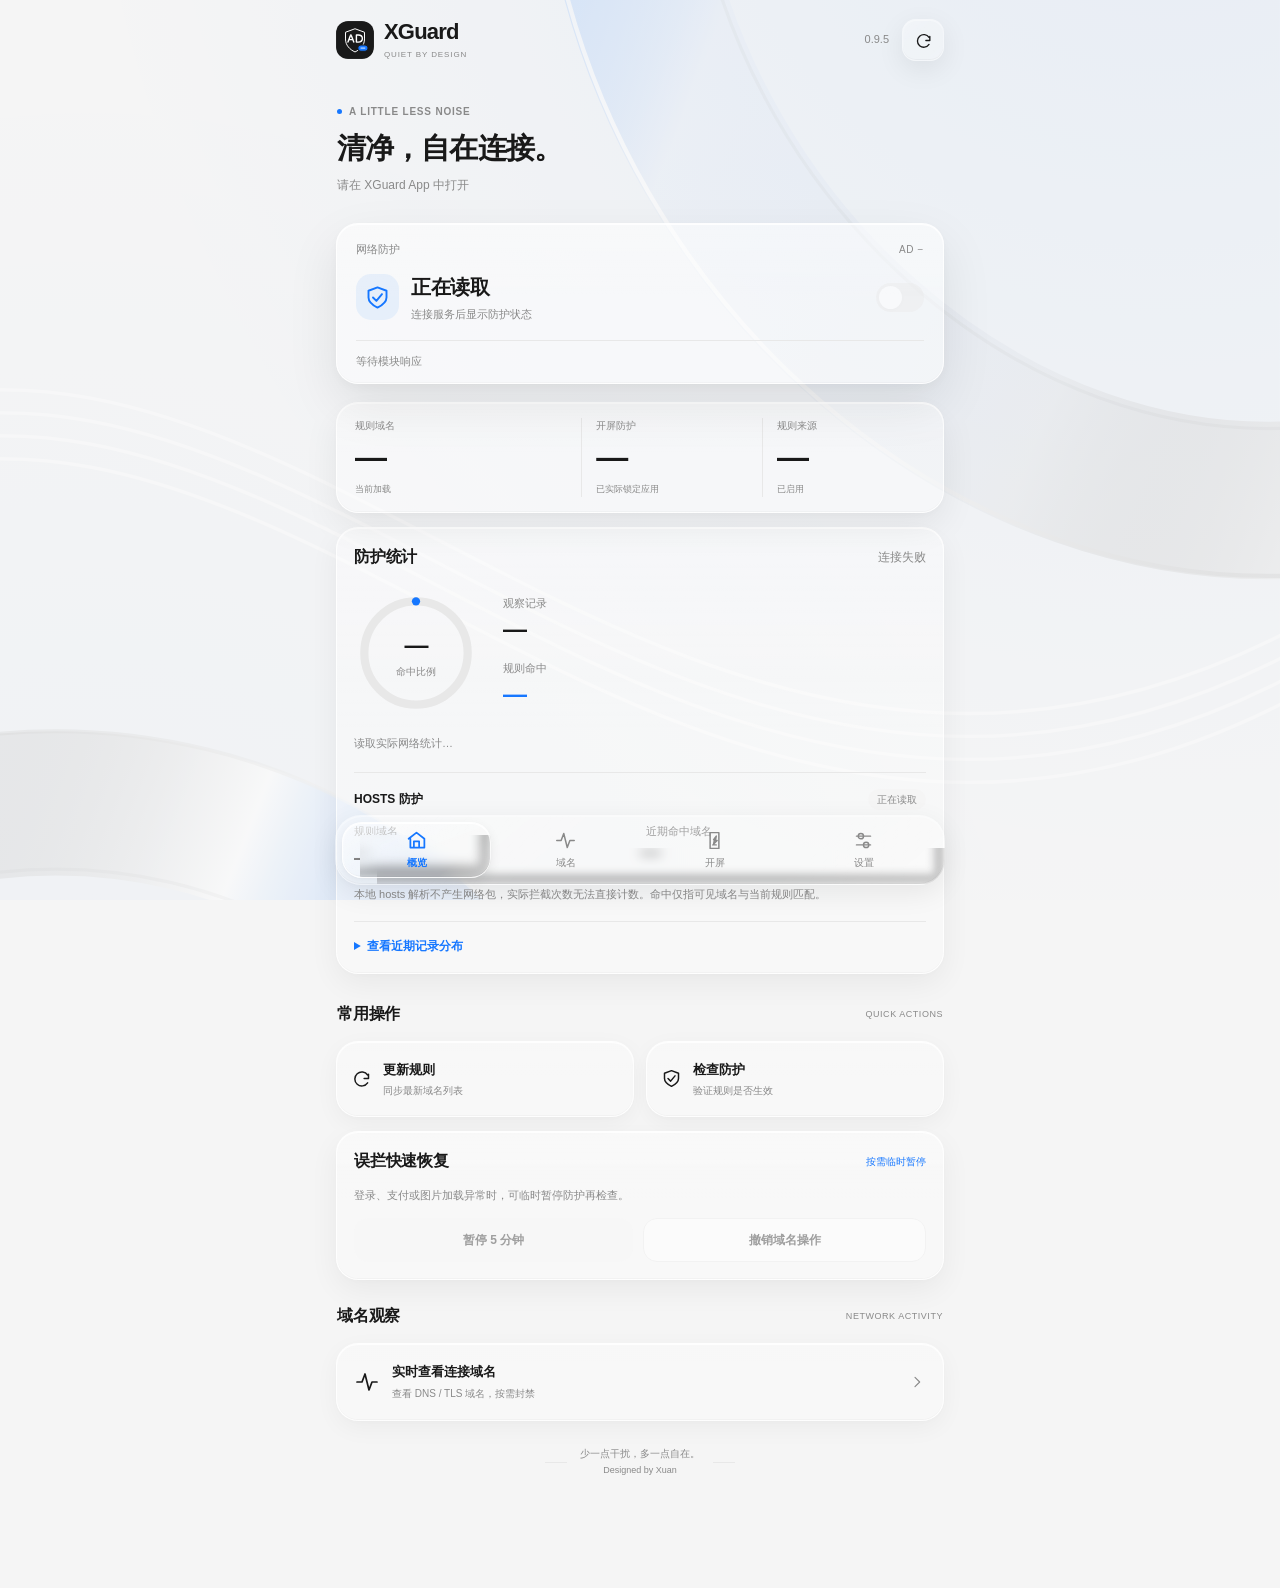
==== commit 2120caae: "Release XGuard v0.9.5 with app update prompts" ====
--- a/no-root/app/assets/index.html
+++ b/no-root/app/assets/index.html
@@ -1,7 +1,7 @@
 <!doctype html><html lang="zh-CN"><head>
 <meta charset="utf-8"><meta name="viewport" content="width=device-width,initial-scale=1,viewport-fit=cover"><meta name="color-scheme" content="light dark">
 <meta http-equiv="Content-Security-Policy" content="default-src 'self'; img-src 'self' data:; script-src 'self'; style-src 'self'; connect-src 'none'; object-src 'none'; base-uri 'none'">
-<title>XGuard</title><link rel="icon" href="logo.svg"><link rel="stylesheet" href="theme.css"><link rel="stylesheet" href="style.css"><script src="theme.js"></script><script src="glass.js" defer></script><script src="logs.js" defer></script><script src="app.js" defer></script></head><body>
+<title>XGuard</title><link rel="icon" href="logo.svg"><link rel="stylesheet" href="theme.css"><link rel="stylesheet" href="style.css"><script src="theme.js"></script><script src="glass.js" defer></script><script src="logs.js" defer></script><script src="app.js" defer></script><script src="update.js" defer></script></head><body>
 <svg width="0" height="0" class="sprites" aria-hidden="true"><defs>
 <symbol id="i-home" viewBox="0 0 24 24"><path d="m3 10 9-7 9 7v10H5V10m4 10v-7h6v7"/></symbol>
 <symbol id="i-activity" viewBox="0 0 24 24"><path d="M2 12h5l3-8 4 16 3-8h5"/></symbol>
@@ -12,7 +12,7 @@
 <symbol id="i-arrow" viewBox="0 0 24 24"><path d="m9 5 7 7-7 7"/></symbol>
 <symbol id="i-shield" viewBox="0 0 24 24"><path d="m12 3 8 3v6c0 4-4 7-8 9-4-2-8-5-8-9V6zM8 12l3 3 5-6"/></symbol>
 </defs></svg>
-<div class="app-shell"><header class="brand"><img src="logo.svg" alt="" width="38" height="38"><div class="brand-wordmark"><span class="brand-name">XGuard</span><small>QUIET BY DESIGN</small></div><span id="header-version" class="version-tag">0.9.3</span><button id="refresh" class="icon-button glass" aria-label="刷新状态"><svg><use href="#i-refresh"/></svg></button></header><main>
+<div class="app-shell"><header class="brand"><img src="logo.svg" alt="" width="38" height="38"><div class="brand-wordmark"><span class="brand-name">XGuard</span><small>QUIET BY DESIGN</small></div><span id="header-version" class="version-tag">0.9.5</span><button id="refresh" class="icon-button glass" aria-label="刷新状态"><svg><use href="#i-refresh"/></svg></button></header><main>
 <section id="home" class="page">
 <div class="page-heading"><p class="eyebrow"><span class="eyebrow-dot"></span> A LITTLE LESS NOISE</p><h1>清净，自在连接。</h1><p id="connection" class="muted" role="status">正在连接模块…</p></div>
 <article class="protection-card"><div class="protection-kicker"><span>网络防护</span><span class="protection-badge">AD −</span></div><div class="protection-top"><span class="shield-icon"><svg><use href="#i-shield"/></svg></span><div class="protection-copy"><h2 id="protection-title">正在读取</h2><p id="mode">连接服务后显示防护状态</p></div><button id="toggle" class="switch" role="switch" aria-checked="false" aria-label="XGuard 防护开关" disabled></button></div><p id="summary" class="protection-summary">等待模块响应</p></article>
@@ -44,10 +44,11 @@
 <input id="filter-apps" placeholder="搜索应用名称或包名" aria-label="筛选开屏应用"><div id="splash-hits" class="card list"></div>
 <h2>发现缓存</h2><article class="card"><p class="muted micro">按应用分组列出候选目录，加入规则后才会锁定。可在上方填写包名缩小范围。</p><label for="scan-depth-open">扫描深度</label><select id="scan-depth" hidden aria-hidden="true" tabindex="-1"><option value="6">6 层 · 较快</option><option value="8" selected>8 层 · 推荐</option><option value="12">12 层 · 深入扫描</option></select><button id="scan-depth-open" class="depth-trigger" aria-haspopup="dialog" aria-controls="scan-depth-dialog"><span><b id="scan-depth-label">标准扫描 · 8 层</b><small id="scan-depth-hint">兼顾扫描耗时与目录覆盖</small></span><svg><use href="#i-arrow"/></svg></button><button id="discover" class="full">扫描候选</button><p id="scan-state" class="muted micro" role="status"></p><input id="candidate-filter" type="search" placeholder="搜索应用名称、包名或路径" aria-label="筛选候选缓存"><div id="candidates" class="list"></div></article></section>
 <section id="settings" class="page" hidden><div class="page-heading"><p class="eyebrow">SETTINGS</p><h1>保持简单。</h1><p class="muted">调整防护，查看运行状态。</p></div>
+<article id="app-update-card" class="card list" hidden><div class="row"><span><b>应用更新</b><small id="app-update-status" role="status">从 GitHub 检查 XGuard 新版本</small></span><button id="app-update-check" class="secondary">检查更新</button></div></article>
 <article class="card list"><div class="row support-card featured-support"><span><b>为爱发电</b><small>你可以在此捐助以支持(⌒o⌒)</small></span><button id="show-donate" class="primary">查看收款码 ♡</button></div><label class="row" for="mount-mode"><span><b>挂载方式</b><small>推荐自动选择</small></span><select id="mount-mode"><option value="auto">自动</option><option value="bind">Bind</option><option value="overlay">Overlay</option><option value="zn">ZN</option><option value="hfr">HFR</option></select></label><label class="row" for="guard"><span><b>HTTPDNS IP 拦截</b><small>默认关闭，开启可能影响登录与支付</small></span><input id="guard" type="checkbox" role="switch"></label><label class="row" for="proxy-yield"><span><b>代理接管 hosts</b><small>检测到代理服务时，由代理负责域名防护</small></span><input id="proxy-yield" type="checkbox" role="switch"></label><label class="row" for="hide"><span><b>适配模块卸载列表</b><small>对已设置卸载模块的应用隐藏规则</small></span><input id="hide" type="checkbox" role="switch"></label><label class="row" for="max-rules"><span><b>规则上限</b><small>10,000 至 1,000,000</small></span><input id="max-rules" type="number" min="10000" max="1000000" step="10000"></label><div class="card-bottom"><button id="save-max" class="secondary">保存规则上限</button></div></article>
 <article class="card list"><label class="row" for="display-theme"><span><b>显示方式</b><small>选择浅色、深色或随系统</small></span><select id="display-theme"><option value="system">随系统</option><option value="light">浅色</option><option value="dark">深色</option></select></label></article>
 <h2>运行健康</h2><article class="card health-card"><div class="section-heading"><h2 id="health-state">尚未检查</h2><small id="health-time"></small></div><p id="health-summary" class="muted micro">检查防护开关之外的实际运行状态，异常时可尝试修复。</p><div class="actions"><button id="health-check">检查运行</button><button id="health-repair" class="secondary">尝试修复</button></div><p class="muted micro">修复遵循当前防护开关、临时暂停和采集选择，不会自动打开已关闭的防护。</p></article><h2>诊断与恢复</h2><article class="card"><p id="runtime" class="muted micro"></p><div class="actions"><button id="logs">查看日志</button><button id="safe-mode">安全模式</button></div><p class="muted micro">安全模式切换后重启生效。</p></article>
-<article class="about"><img src="logo.svg" width="56" height="56" alt="XGuard 去广告标志"><h2>XGuard <span id="version">0.9.3</span></h2><p>作者 Xuan</p><small>基于惜故里丶的原始作品二次创作<br>保留原作者署名与开源许可</small><p><a class="project-link" href="https://github.com/oneorendless/XGuard" rel="noopener noreferrer">GitHub · oneorendless/XGuard ↗</a></p><details class="credits"><summary>开源致谢</summary><p>玻璃折射与高光算法改编自 <b>PrismalAGSL</b><br>GKD 风格规则引擎参考 <b>gkd-1.13.2</b>，本项目按 GNU GPL v3.0 发布<br>© 2026 Saurav Sajeev · MIT License</p><p><a class="topic-link" href="https://github.com/topics/gkd-subscription" rel="noopener noreferrer">浏览 GKD 订阅主题 ↗</a></p><button id="show-license" class="text-button">查看 MIT 许可</button><button id="show-gpl-license" class="text-button">查看 GPLv3 条款</button></details></article></section>
+<article class="about"><img src="logo.svg" width="56" height="56" alt="XGuard 去广告标志"><h2>XGuard <span id="version">0.9.5</span></h2><p>作者 Xuan</p><small>基于惜故里丶的原始作品二次创作<br>保留原作者署名与开源许可</small><p><a class="project-link" href="https://github.com/oneorendless/XGuard" rel="noopener noreferrer">GitHub · oneorendless/XGuard ↗</a></p><details class="credits"><summary>开源致谢</summary><p>玻璃折射与高光算法改编自 <b>PrismalAGSL</b><br>GKD 风格规则引擎参考 <b>gkd-1.13.2</b>，本项目按 GNU GPL v3.0 发布<br>© 2026 Saurav Sajeev · MIT License</p><p><a class="topic-link" href="https://github.com/topics/gkd-subscription" rel="noopener noreferrer">浏览 GKD 订阅主题 ↗</a></p><button id="show-license" class="text-button">查看 MIT 许可</button><button id="show-gpl-license" class="text-button">查看 GPLv3 条款</button></details></article></section>
 <dialog id="donate-dialog" class="glass donate-dialog" aria-labelledby="donate-title"><div class="dialog-heading"><h2 id="donate-title">为爱发电</h2><form method="dialog"><button class="icon-button" aria-label="关闭捐助">×</button></form></div><p>你可以在此捐助以支持(⌒o⌒)</p><img src="donate.png" alt="支持 XGuard 的捐助收款码" loading="lazy"><form method="dialog"><button class="primary full">关闭</button></form></dialog>
 </main><nav class="bottom-nav" aria-label="主导航"><span class="nav-surface glass" aria-hidden="true"></span><span class="nav-lens glass" aria-hidden="true"></span><button data-tab="home" aria-selected="true"><svg><use href="#i-home"/></svg><span>概览</span></button><button data-tab="activity" aria-selected="false"><svg><use href="#i-activity"/></svg><span>域名</span></button><button data-tab="gkd" aria-selected="false"><svg><use href="#i-splash"/></svg><span>开屏</span></button><button data-tab="settings" aria-selected="false"><svg><use href="#i-settings"/></svg><span>设置</span></button></nav></div>
 <div id="toast" role="status" hidden></div><dialog id="confirm-dialog" class="glass"><h2 id="confirm-title"></h2><p id="confirm-message"></p><div class="actions"><button id="confirm-no">取消</button><button id="confirm-yes" class="primary">确定</button></div></dialog><dialog id="license-dialog" class="glass"><h2>PrismalAGSL · MIT License</h2><pre>MIT License
@@ -72,5 +73,6 @@
 OUT OF OR IN CONNECTION WITH THE SOFTWARE OR THE USE OR OTHER DEALINGS IN THE
 SOFTWARE.
 </pre><form method="dialog"><button class="primary full">关闭</button></form></dialog><dialog id="root-dialog" class="glass" aria-labelledby="root-title"><div class="root-mark"><svg><use href="#i-shield"/></svg></div><h2 id="root-title">开启本地 VPN 防护</h2><p>无需 Root，XGuard 通过 Android 本地 VPN 只拦截广告域名，不读取或转发其他网络内容。</p><p>点击下方按钮后，请在系统授权窗口中选择「允许」。锁屏后由前台服务继续运行。</p><div class="permission-row"><b>无障碍服务</b><span id="root-accessibility-state">检查中</span><button id="root-open-accessibility" class="secondary">打开无障碍设置</button></div><p class="muted micro">首次打开会依次申请运行权限和无障碍服务。订阅下载不需要无障碍，规则执行需要启用 XGuard。</p><p id="root-status" class="root-status micro" role="status"></p><div class="actions"><button id="root-later">稍后</button><button id="root-authorize" class="primary">授权并连接</button></div></dialog>
+<dialog id="app-update-dialog" class="glass" aria-labelledby="app-update-title"><h2 id="app-update-title">发现 XGuard 新版本</h2><p id="app-update-version"></p><p id="app-update-help"></p><div class="actions"><form method="dialog"><button autofocus>稍后</button></form><button id="app-update-download" class="primary">下载更新</button></div></dialog>
 <dialog id="check-dialog" class="glass" aria-labelledby="check-title"><div class="dialog-heading"><h2 id="check-title">防护检查</h2><form method="dialog"><button class="icon-button" aria-label="关闭检查结果">×</button></form></div><p id="check-state" role="status">正在检查防护…</p><details id="check-details"><summary>查看详细诊断</summary><pre id="test-result" hidden></pre></details><form method="dialog"><button class="primary full">完成</button></form></dialog><dialog id="logs-dialog" class="glass" aria-labelledby="logs-title"><div class="dialog-heading"><h2 id="logs-title">运行日志</h2><form method="dialog"><button class="icon-button" aria-label="关闭日志">×</button></form></div><p id="logs-state" class="muted micro" role="status"></p><div id="log-summary" class="log-summary" hidden></div><label id="log-filter-label" class="log-filter" for="log-filter" hidden>筛选记录<select id="log-filter"><option value="all">全部</option><option value="attention">需要留意</option></select></label><ol id="log-events" class="log-events" aria-label="最近记录"></ol><details id="log-details" hidden><summary>查看原始记录</summary><pre id="log-output"></pre></details><form method="dialog"><button class="primary full">完成</button></form></dialog>
 <dialog id="scan-depth-dialog" class="glass" aria-labelledby="scan-depth-title"><div class="dialog-heading"><h2 id="scan-depth-title">选择扫描深度</h2><form method="dialog"><button class="icon-button" aria-label="关闭扫描深度选择">×</button></form></div><p>选择目录查找的层数，仅影响候选发现；扫描后仍需手动添加规则。</p><div class="depth-options" role="group" aria-label="扫描深度选项"><button class="depth-option" data-depth="6" aria-pressed="false"><span class="depth-number">6<small>层</small></span><span><b>快速扫描</b><small>先查找常见位置，耗时较少</small></span><span class="depth-check">✓</span></button><button class="depth-option" data-depth="8" aria-pressed="true"><span class="depth-number">8<small>层</small></span><span><b>标准扫描 <em>推荐</em></b><small>兼顾扫描耗时与目录覆盖</small></span><span class="depth-check">✓</span></button><button class="depth-option" data-depth="12" aria-pressed="false"><span class="depth-number">12<small>层</small></span><span><b>深入扫描</b><small>查找更深目录，可能需要更久</small></span><span class="depth-check">✓</span></button></div><form method="dialog"><button class="secondary full">取消</button></form></dialog><dialog id="interval-dialog" class="glass" aria-labelledby="interval-title"><div class="dialog-heading"><h2 id="interval-title">自动更新间隔</h2><form method="dialog"><button class="icon-button" aria-label="关闭更新间隔选择">×</button></form></div><p id="interval-note">后台按所选间隔检查规则源，网络不可用时稍后重试。</p><div id="interval-options" class="interval-options" role="group" aria-label="更新间隔选项"></div><p id="interval-state" class="micro" role="status"></p><div class="actions"><button id="interval-cancel">取消</button><button id="interval-save" class="primary">保存</button></div></dialog><dialog id="health-dialog" class="glass" aria-labelledby="health-title"><div class="dialog-heading"><h2 id="health-title">运行健康检查</h2><form method="dialog"><button class="icon-button" aria-label="关闭运行检查">×</button></form></div><p id="health-result" role="status">正在检查…</p><div id="health-items" class="health-items"></div><form method="dialog"><button class="primary full">完成</button></form></dialog><dialog id="rule-update-dialog" class="glass" aria-labelledby="rule-update-title"><div class="dialog-heading"><h2 id="rule-update-title">规则更新结果</h2><form method="dialog"><button class="icon-button" aria-label="关闭更新结果">×</button></form></div><p id="rule-update-state" role="status">正在下载与核对规则…</p><div id="rule-update-summary" class="health-items"></div><form method="dialog"><button class="primary full">完成</button></form></dialog></body></html>
--- a/no-root/app/assets/style.css
+++ b/no-root/app/assets/style.css
@@ -101,3 +101,4 @@
 .log-event-title { display:block; margin-top:4px; font-size:14px; }
 .log-attention { color:var(--on-surface); font-weight:700; }
 #log-details { border-top:1px solid var(--divider); margin-bottom:12px; }
+.gkd-app-list{max-height:17rem;overflow-y:auto;overscroll-behavior:contain}.gkd-app-list .row>span{min-width:0;overflow-wrap:anywhere}
